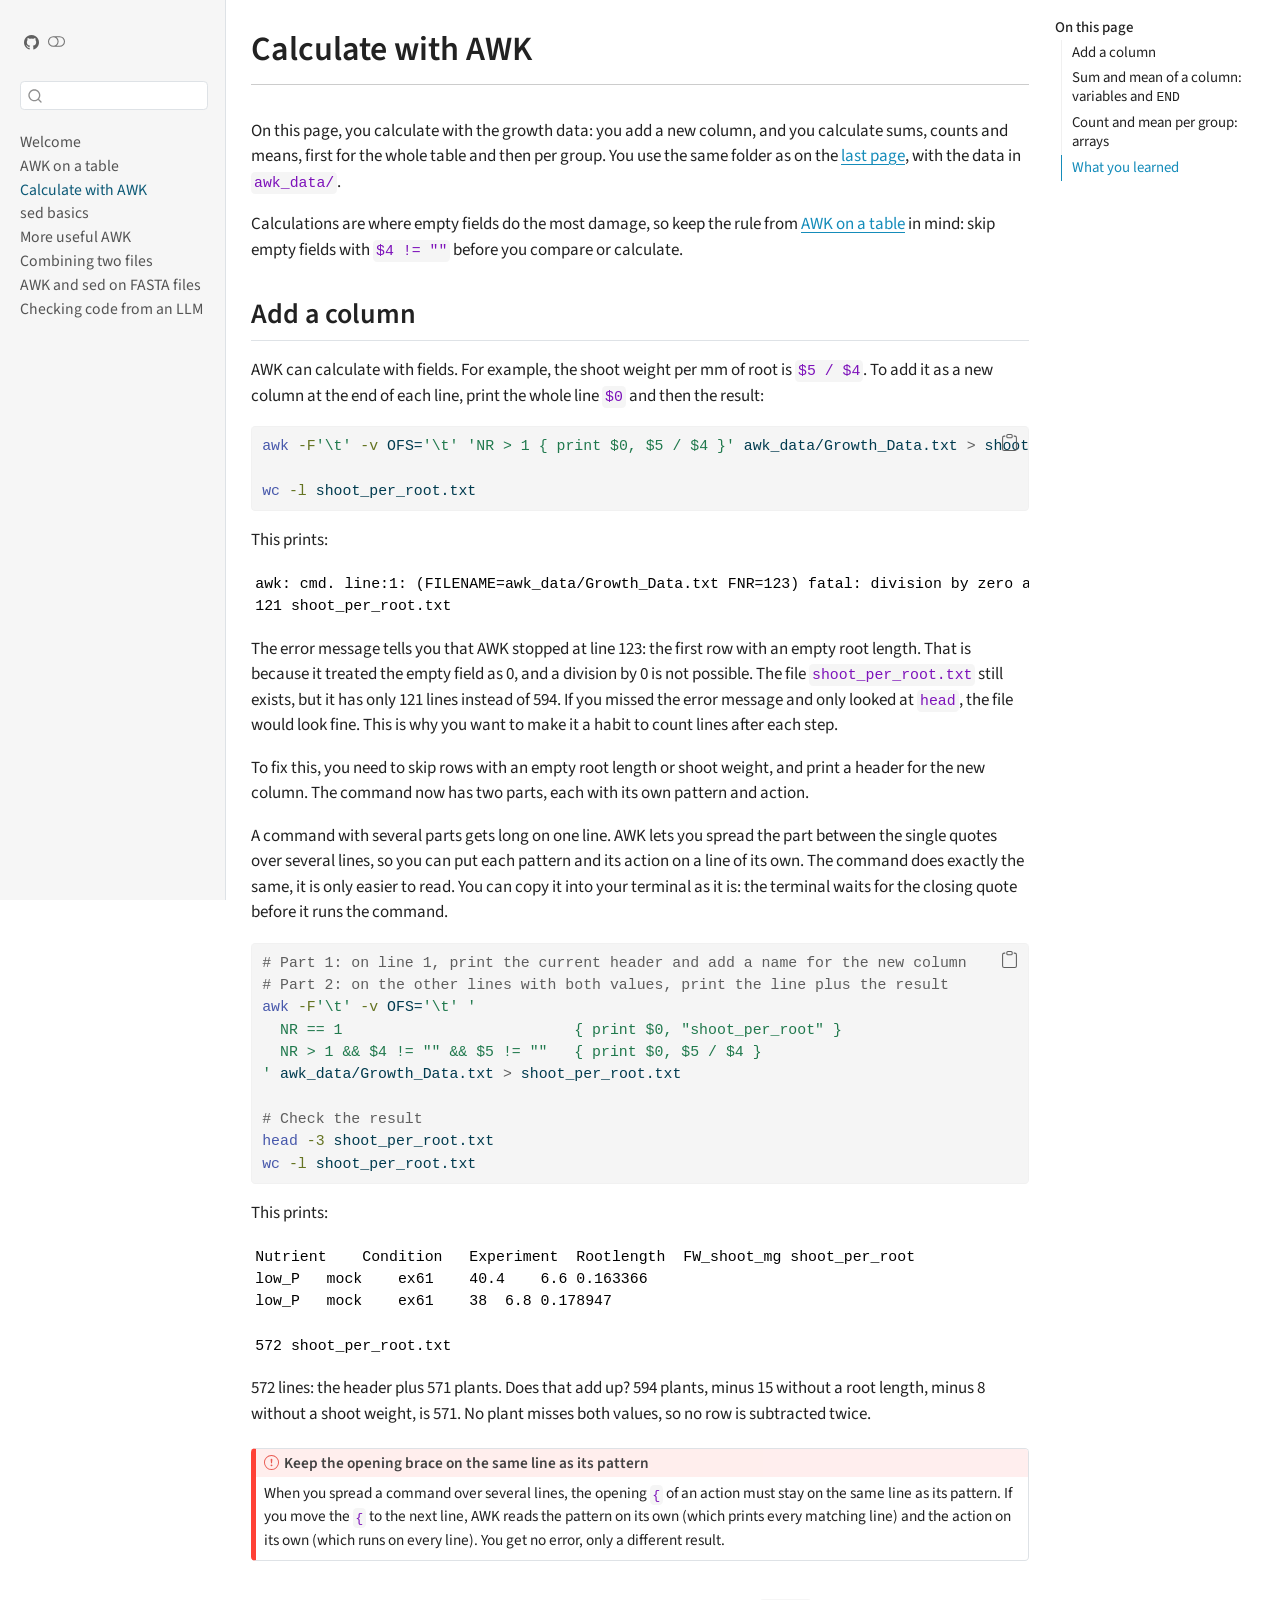
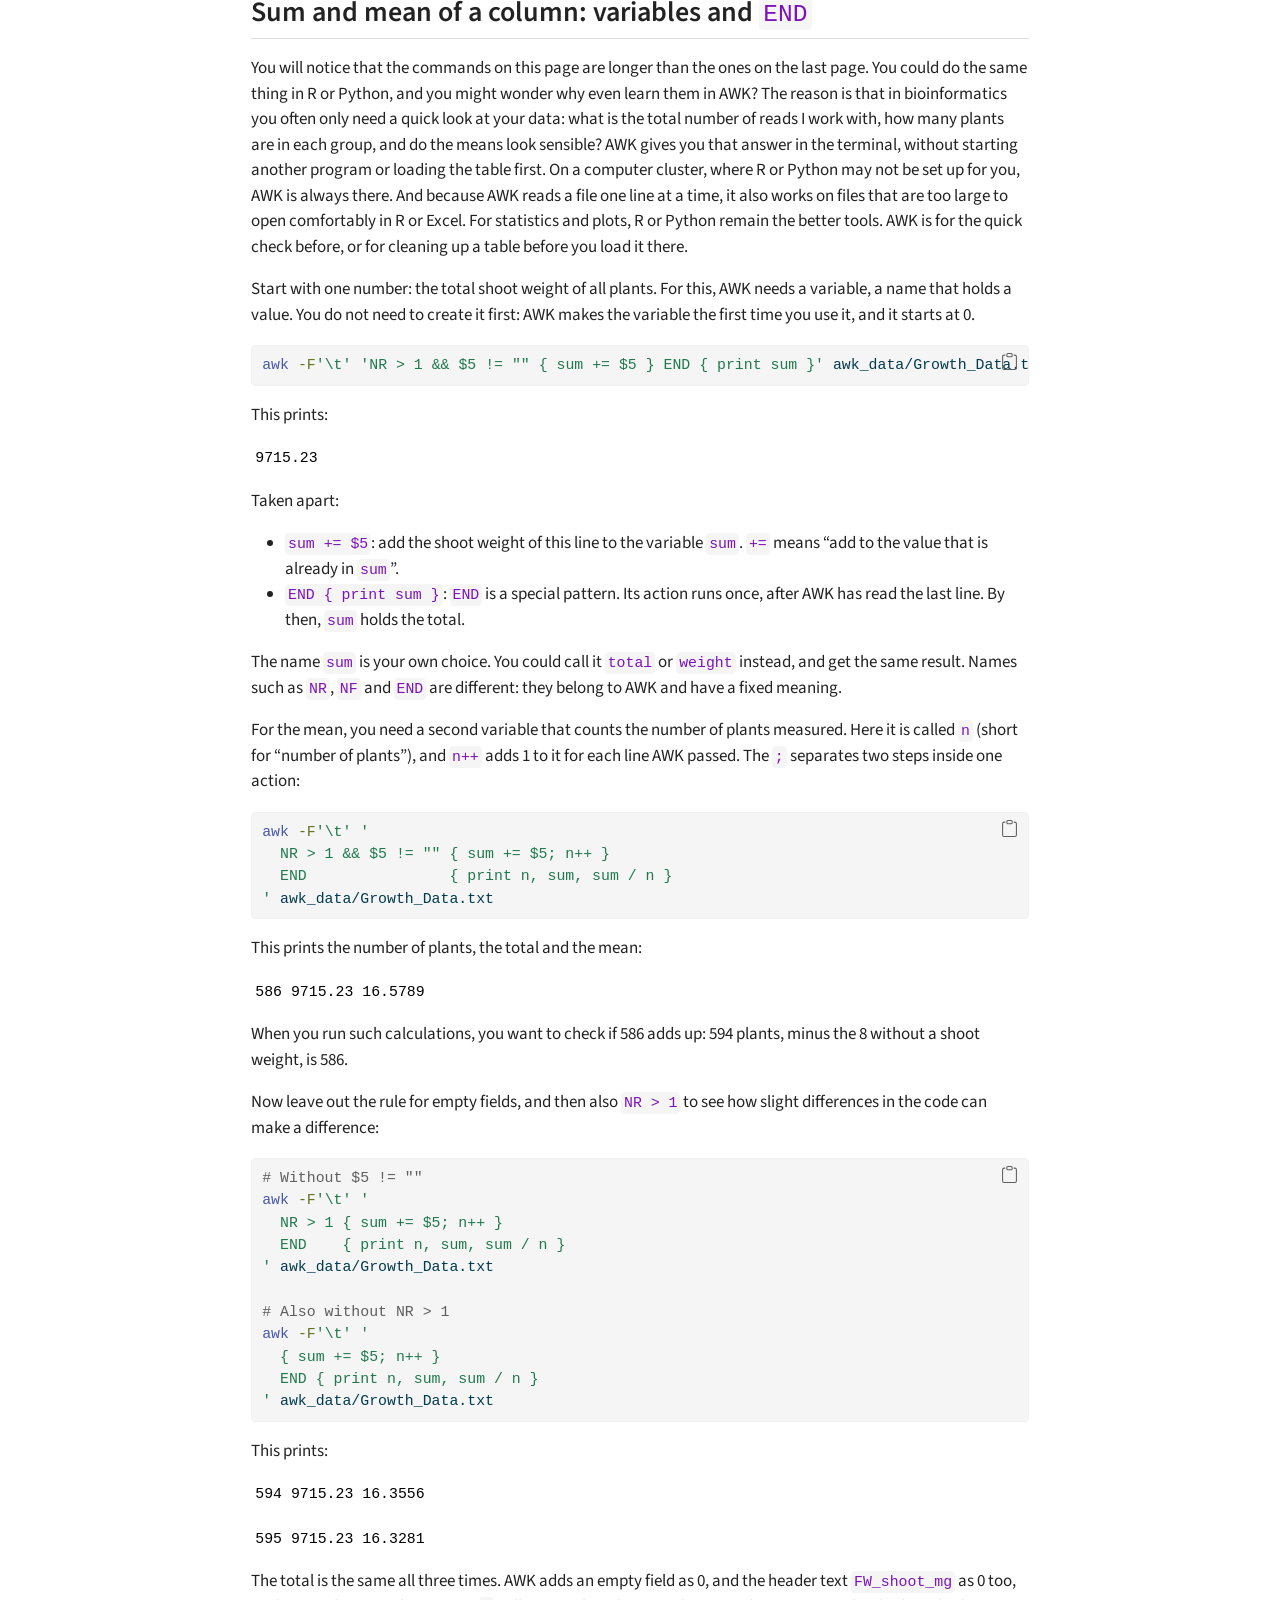
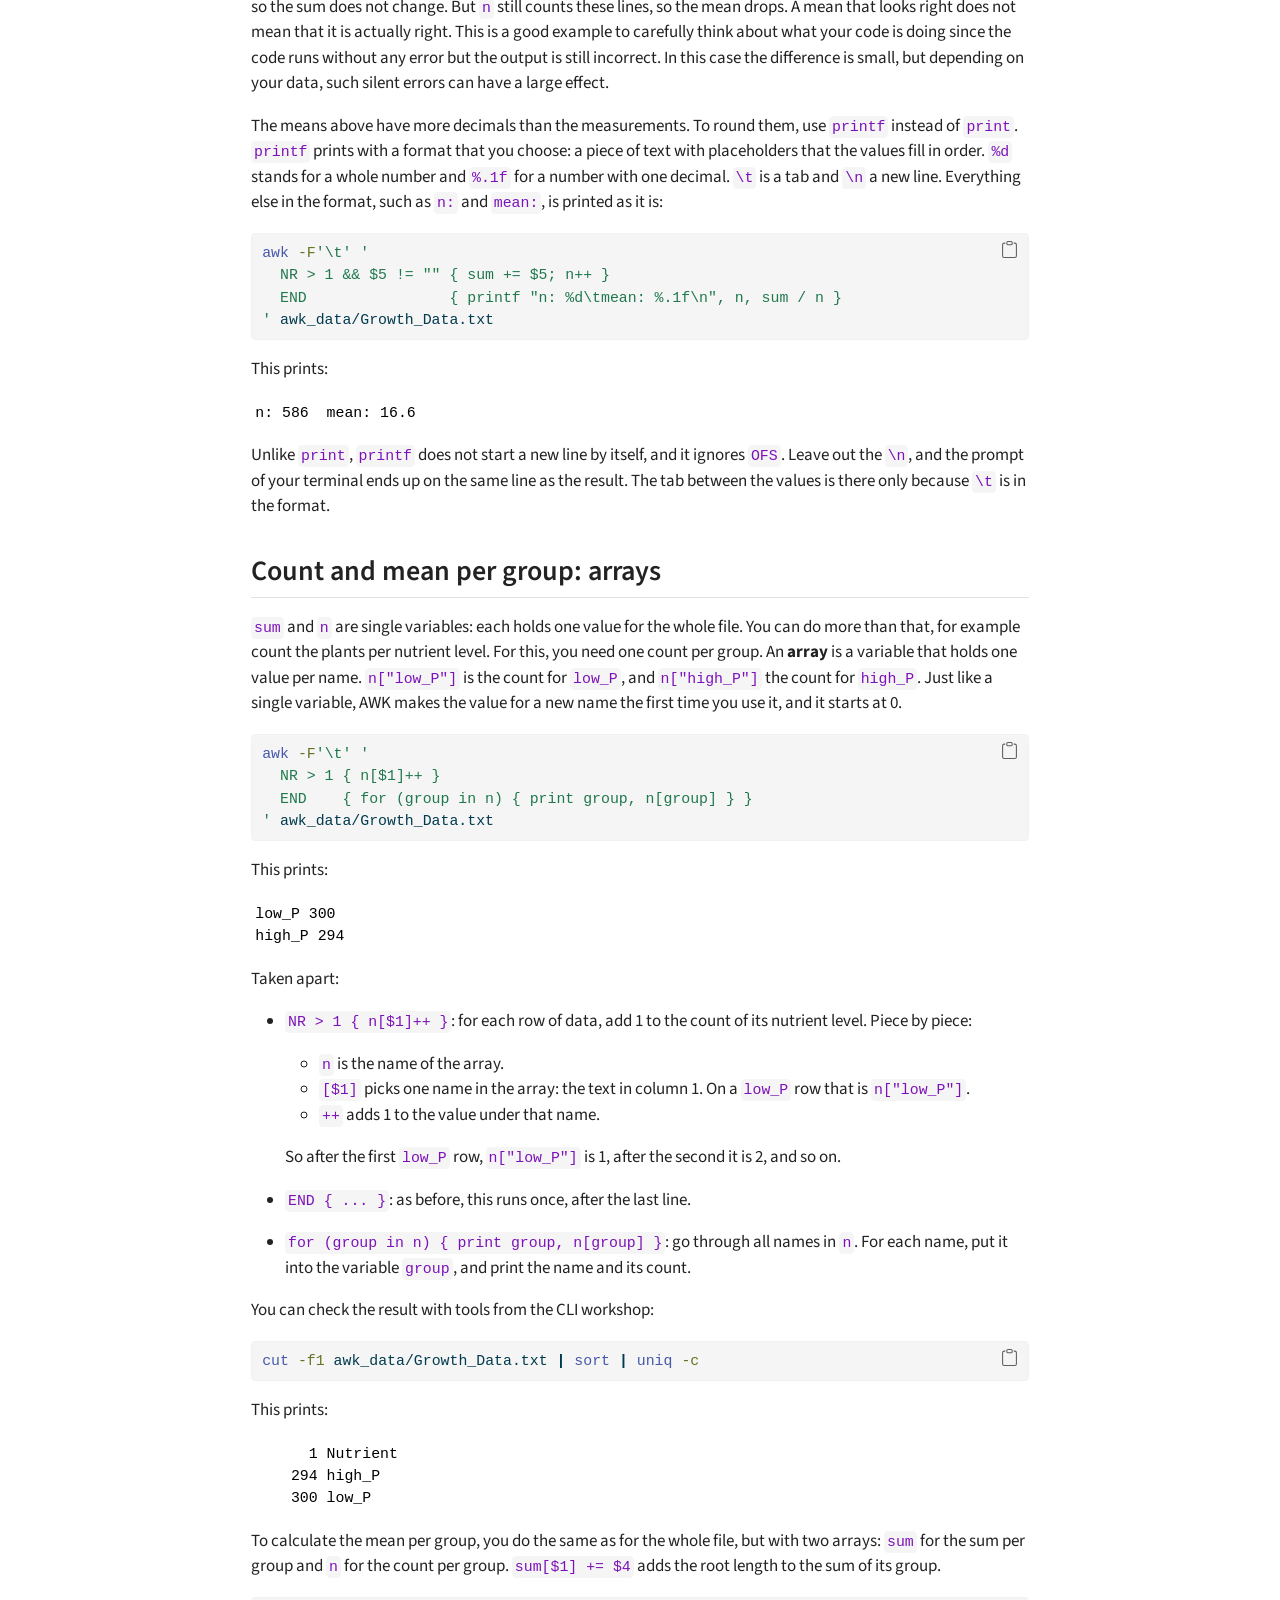
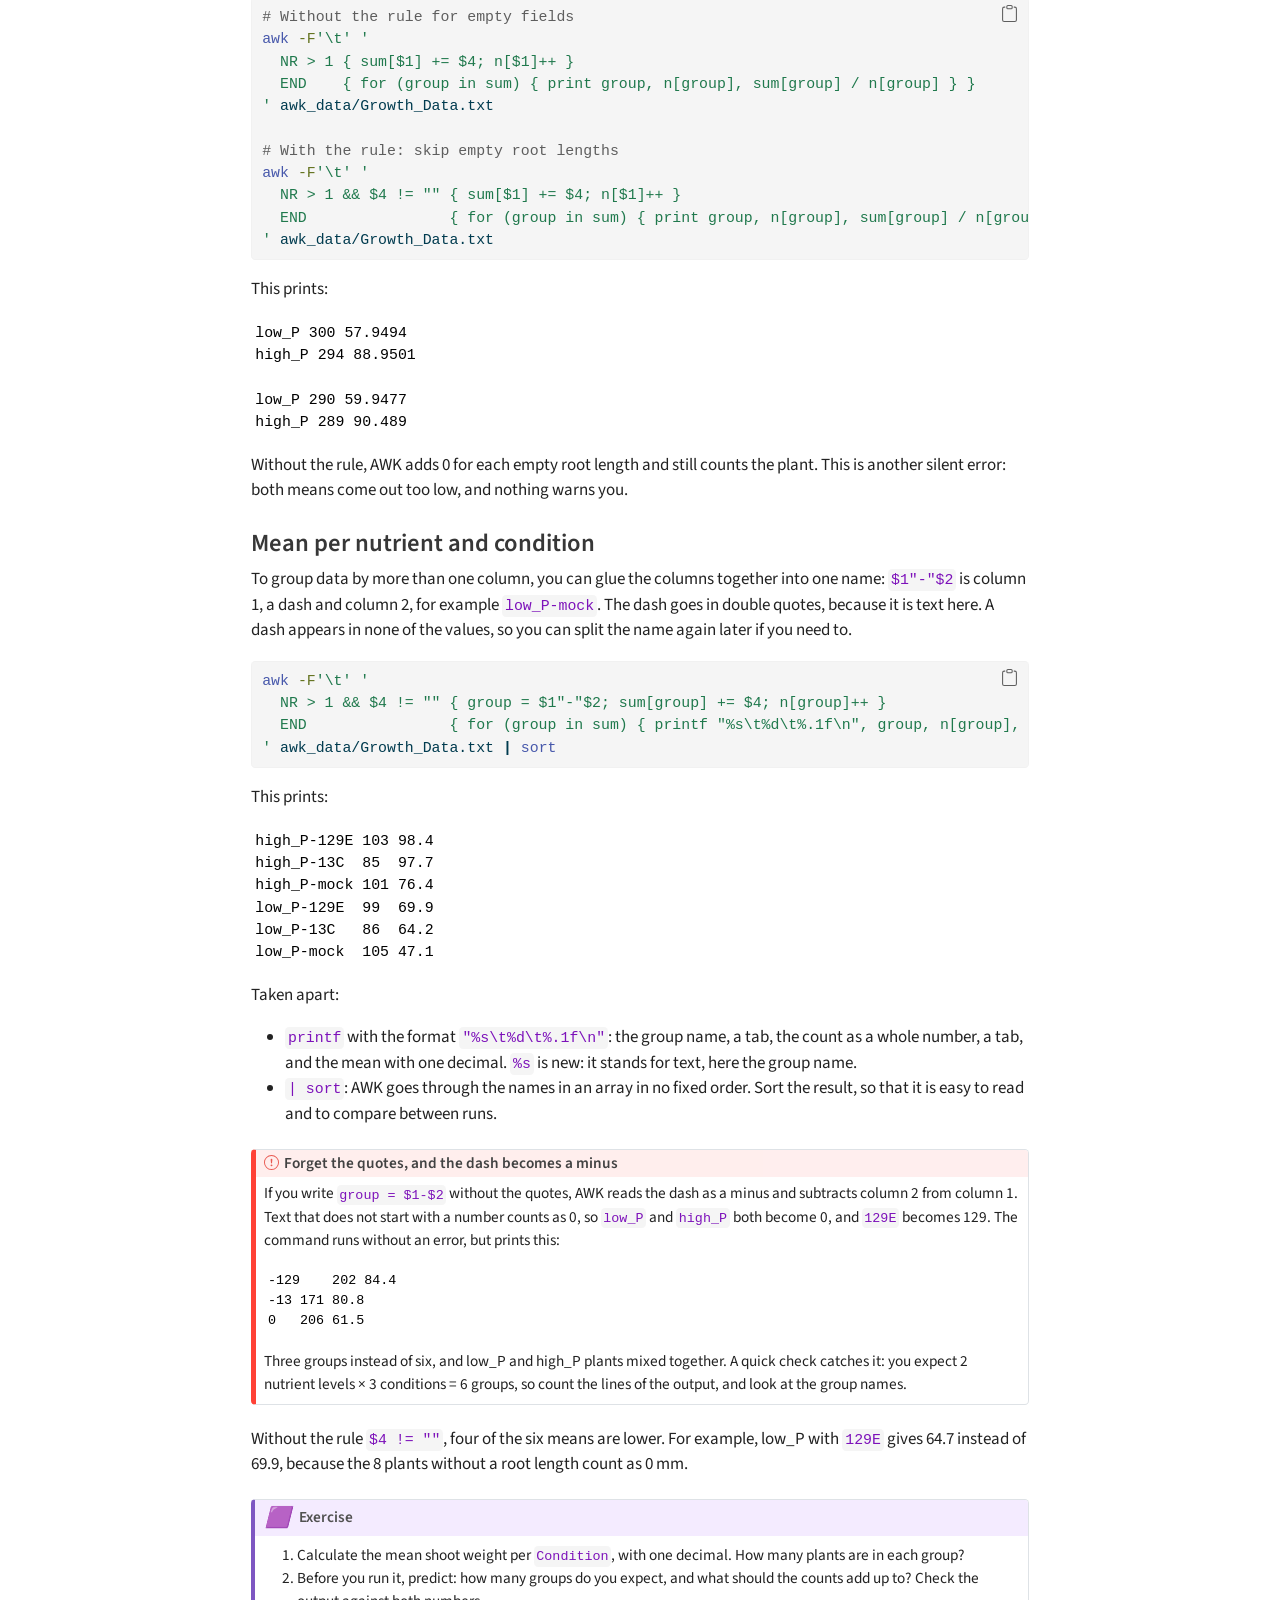
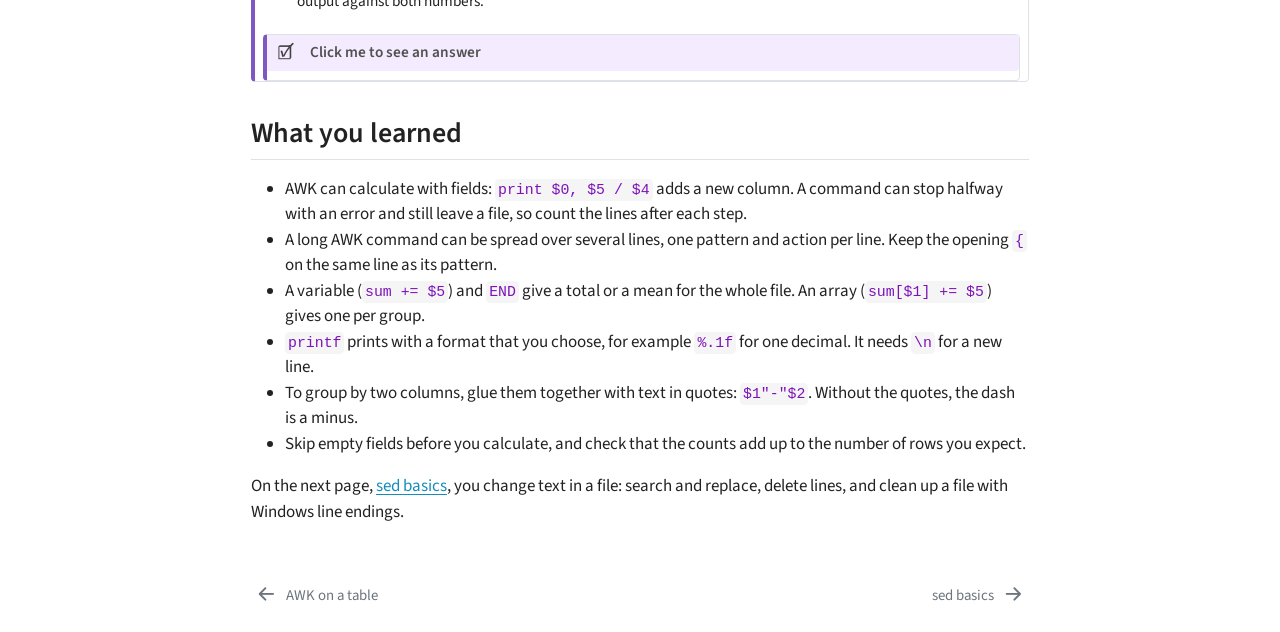
==== docs/source/awk_calc.html @ c73403bd "split awk_table to make the content more digestible and fix link to the now split pages" ====
<!DOCTYPE html>
<html xmlns="http://www.w3.org/1999/xhtml" lang="en" xml:lang="en"><head>

<meta charset="utf-8">
<meta name="generator" content="quarto-1.8.25">

<meta name="viewport" content="width=device-width, initial-scale=1.0, user-scalable=yes">


<title>Calculate with AWK – Working with tables using AWK and sed</title>
<style>
code{white-space: pre-wrap;}
span.smallcaps{font-variant: small-caps;}
div.columns{display: flex; gap: min(4vw, 1.5em);}
div.column{flex: auto; overflow-x: auto;}
div.hanging-indent{margin-left: 1.5em; text-indent: -1.5em;}
ul.task-list{list-style: none;}
ul.task-list li input[type="checkbox"] {
  width: 0.8em;
  margin: 0 0.8em 0.2em -1em; /* quarto-specific, see https://github.com/quarto-dev/quarto-cli/issues/4556 */ 
  vertical-align: middle;
}
/* CSS for syntax highlighting */
html { -webkit-text-size-adjust: 100%; }
pre > code.sourceCode { white-space: pre; position: relative; }
pre > code.sourceCode > span { display: inline-block; line-height: 1.25; }
pre > code.sourceCode > span:empty { height: 1.2em; }
.sourceCode { overflow: visible; }
code.sourceCode > span { color: inherit; text-decoration: inherit; }
div.sourceCode { margin: 1em 0; }
pre.sourceCode { margin: 0; }
@media screen {
div.sourceCode { overflow: auto; }
}
@media print {
pre > code.sourceCode { white-space: pre-wrap; }
pre > code.sourceCode > span { text-indent: -5em; padding-left: 5em; }
}
pre.numberSource code
  { counter-reset: source-line 0; }
pre.numberSource code > span
  { position: relative; left: -4em; counter-increment: source-line; }
pre.numberSource code > span > a:first-child::before
  { content: counter(source-line);
    position: relative; left: -1em; text-align: right; vertical-align: baseline;
    border: none; display: inline-block;
    -webkit-touch-callout: none; -webkit-user-select: none;
    -khtml-user-select: none; -moz-user-select: none;
    -ms-user-select: none; user-select: none;
    padding: 0 4px; width: 4em;
  }
pre.numberSource { margin-left: 3em;  padding-left: 4px; }
div.sourceCode
  {   }
@media screen {
pre > code.sourceCode > span > a:first-child::before { text-decoration: underline; }
}
</style>


<script src="../site_libs/quarto-nav/quarto-nav.js"></script>
<script src="../site_libs/quarto-nav/headroom.min.js"></script>
<script src="../site_libs/clipboard/clipboard.min.js"></script>
<script src="../site_libs/quarto-search/autocomplete.umd.js"></script>
<script src="../site_libs/quarto-search/fuse.min.js"></script>
<script src="../site_libs/quarto-search/quarto-search.js"></script>
<meta name="quarto:offset" content="../">
<link href="../source/sed_basics.html" rel="next">
<link href="../source/awk_table.html" rel="prev">
<script src="../site_libs/quarto-html/quarto.js" type="module"></script>
<script src="../site_libs/quarto-html/tabsets/tabsets.js" type="module"></script>
<script src="../site_libs/quarto-html/axe/axe-check.js" type="module"></script>
<script src="../site_libs/quarto-html/popper.min.js"></script>
<script src="../site_libs/quarto-html/tippy.umd.min.js"></script>
<script src="../site_libs/quarto-html/anchor.min.js"></script>
<link href="../site_libs/quarto-html/tippy.css" rel="stylesheet">
<link href="../site_libs/quarto-html/quarto-syntax-highlighting-7b89279ff1a6dce999919e0e67d4d9ec.css" rel="stylesheet" class="quarto-color-scheme" id="quarto-text-highlighting-styles">
<link href="../site_libs/quarto-html/quarto-syntax-highlighting-dark-707d8167ce6003fca903bfe2be84ab7f.css" rel="stylesheet" class="quarto-color-scheme quarto-color-alternate" id="quarto-text-highlighting-styles">
<link href="../site_libs/quarto-html/quarto-syntax-highlighting-7b89279ff1a6dce999919e0e67d4d9ec.css" rel="stylesheet" class="quarto-color-scheme-extra" id="quarto-text-highlighting-styles">
<script src="../site_libs/bootstrap/bootstrap.min.js"></script>
<link href="../site_libs/bootstrap/bootstrap-icons.css" rel="stylesheet">
<link href="../site_libs/bootstrap/bootstrap-07ba6b261650929f6c0e3bf61f8c80ad.min.css" rel="stylesheet" append-hash="true" class="quarto-color-scheme" id="quarto-bootstrap" data-mode="light">
<link href="../site_libs/bootstrap/bootstrap-dark-5290abd680639bf24a9d861acc7641a1.min.css" rel="stylesheet" append-hash="true" class="quarto-color-scheme quarto-color-alternate" id="quarto-bootstrap" data-mode="dark">
<link href="../site_libs/bootstrap/bootstrap-07ba6b261650929f6c0e3bf61f8c80ad.min.css" rel="stylesheet" append-hash="true" class="quarto-color-scheme-extra" id="quarto-bootstrap" data-mode="light">
<script id="quarto-search-options" type="application/json">{
  "location": "sidebar",
  "copy-button": false,
  "collapse-after": 3,
  "panel-placement": "start",
  "type": "textbox",
  "limit": 50,
  "keyboard-shortcut": [
    "f",
    "/",
    "s"
  ],
  "show-item-context": false,
  "language": {
    "search-no-results-text": "No results",
    "search-matching-documents-text": "matching documents",
    "search-copy-link-title": "Copy link to search",
    "search-hide-matches-text": "Hide additional matches",
    "search-more-match-text": "more match in this document",
    "search-more-matches-text": "more matches in this document",
    "search-clear-button-title": "Clear",
    "search-text-placeholder": "",
    "search-detached-cancel-button-title": "Cancel",
    "search-submit-button-title": "Submit",
    "search-label": "Search"
  }
}</script>


</head>

<body class="nav-sidebar docked quarto-light"><script id="quarto-html-before-body" type="application/javascript">
    const toggleBodyColorMode = (bsSheetEl) => {
      const mode = bsSheetEl.getAttribute("data-mode");
      const bodyEl = window.document.querySelector("body");
      if (mode === "dark") {
        bodyEl.classList.add("quarto-dark");
        bodyEl.classList.remove("quarto-light");
      } else {
        bodyEl.classList.add("quarto-light");
        bodyEl.classList.remove("quarto-dark");
      }
    }
    const toggleBodyColorPrimary = () => {
      const bsSheetEl = window.document.querySelector("link#quarto-bootstrap:not([rel=disabled-stylesheet])");
      if (bsSheetEl) {
        toggleBodyColorMode(bsSheetEl);
      }
    }
    const setColorSchemeToggle = (alternate) => {
      const toggles = window.document.querySelectorAll('.quarto-color-scheme-toggle');
      for (let i=0; i < toggles.length; i++) {
        const toggle = toggles[i];
        if (toggle) {
          if (alternate) {
            toggle.classList.add("alternate");
          } else {
            toggle.classList.remove("alternate");
          }
        }
      }
    };
    const toggleColorMode = (alternate) => {
      // Switch the stylesheets
      const primaryStylesheets = window.document.querySelectorAll('link.quarto-color-scheme:not(.quarto-color-alternate)');
      const alternateStylesheets = window.document.querySelectorAll('link.quarto-color-scheme.quarto-color-alternate');
      manageTransitions('#quarto-margin-sidebar .nav-link', false);
      if (alternate) {
        // note: dark is layered on light, we don't disable primary!
        enableStylesheet(alternateStylesheets);
        for (const sheetNode of alternateStylesheets) {
          if (sheetNode.id === "quarto-bootstrap") {
            toggleBodyColorMode(sheetNode);
          }
        }
      } else {
        disableStylesheet(alternateStylesheets);
        enableStylesheet(primaryStylesheets)
        toggleBodyColorPrimary();
      }
      manageTransitions('#quarto-margin-sidebar .nav-link', true);
      // Switch the toggles
      setColorSchemeToggle(alternate)
      // Hack to workaround the fact that safari doesn't
      // properly recolor the scrollbar when toggling (#1455)
      if (navigator.userAgent.indexOf('Safari') > 0 && navigator.userAgent.indexOf('Chrome') == -1) {
        manageTransitions("body", false);
        window.scrollTo(0, 1);
        setTimeout(() => {
          window.scrollTo(0, 0);
          manageTransitions("body", true);
        }, 40);
      }
    }
    const disableStylesheet = (stylesheets) => {
      for (let i=0; i < stylesheets.length; i++) {
        const stylesheet = stylesheets[i];
        stylesheet.rel = 'disabled-stylesheet';
      }
    }
    const enableStylesheet = (stylesheets) => {
      for (let i=0; i < stylesheets.length; i++) {
        const stylesheet = stylesheets[i];
        if(stylesheet.rel !== 'stylesheet') { // for Chrome, which will still FOUC without this check
          stylesheet.rel = 'stylesheet';
        }
      }
    }
    const manageTransitions = (selector, allowTransitions) => {
      const els = window.document.querySelectorAll(selector);
      for (let i=0; i < els.length; i++) {
        const el = els[i];
        if (allowTransitions) {
          el.classList.remove('notransition');
        } else {
          el.classList.add('notransition');
        }
      }
    }
    const isFileUrl = () => {
      return window.location.protocol === 'file:';
    }
    const hasAlternateSentinel = () => {
      let styleSentinel = getColorSchemeSentinel();
      if (styleSentinel !== null) {
        return styleSentinel === "alternate";
      } else {
        return false;
      }
    }
    const setStyleSentinel = (alternate) => {
      const value = alternate ? "alternate" : "default";
      if (!isFileUrl()) {
        window.localStorage.setItem("quarto-color-scheme", value);
      } else {
        localAlternateSentinel = value;
      }
    }
    const getColorSchemeSentinel = () => {
      if (!isFileUrl()) {
        const storageValue = window.localStorage.getItem("quarto-color-scheme");
        return storageValue != null ? storageValue : localAlternateSentinel;
      } else {
        return localAlternateSentinel;
      }
    }
    const toggleGiscusIfUsed = (isAlternate, darkModeDefault) => {
      const baseTheme = document.querySelector('#giscus-base-theme')?.value ?? 'light';
      const alternateTheme = document.querySelector('#giscus-alt-theme')?.value ?? 'dark';
      let newTheme = '';
      if(authorPrefersDark) {
        newTheme = isAlternate ? baseTheme : alternateTheme;
      } else {
        newTheme = isAlternate ? alternateTheme : baseTheme;
      }
      const changeGiscusTheme = () => {
        // From: https://github.com/giscus/giscus/issues/336
        const sendMessage = (message) => {
          const iframe = document.querySelector('iframe.giscus-frame');
          if (!iframe) return;
          iframe.contentWindow.postMessage({ giscus: message }, 'https://giscus.app');
        }
        sendMessage({
          setConfig: {
            theme: newTheme
          }
        });
      }
      const isGiscussLoaded = window.document.querySelector('iframe.giscus-frame') !== null;
      if (isGiscussLoaded) {
        changeGiscusTheme();
      }
    };
    const authorPrefersDark = false;
    const darkModeDefault = authorPrefersDark;
      document.querySelector('link#quarto-text-highlighting-styles.quarto-color-scheme-extra').rel = 'disabled-stylesheet';
      document.querySelector('link#quarto-bootstrap.quarto-color-scheme-extra').rel = 'disabled-stylesheet';
    let localAlternateSentinel = darkModeDefault ? 'alternate' : 'default';
    // Dark / light mode switch
    window.quartoToggleColorScheme = () => {
      // Read the current dark / light value
      let toAlternate = !hasAlternateSentinel();
      toggleColorMode(toAlternate);
      setStyleSentinel(toAlternate);
      toggleGiscusIfUsed(toAlternate, darkModeDefault);
      window.dispatchEvent(new Event('resize'));
    };
    // Switch to dark mode if need be
    if (hasAlternateSentinel()) {
      toggleColorMode(true);
    } else {
      toggleColorMode(false);
    }
  </script>

<div id="quarto-search-results"></div>
  <header id="quarto-header" class="headroom fixed-top">
  <nav class="quarto-secondary-nav">
    <div class="container-fluid d-flex">
      <button type="button" class="quarto-btn-toggle btn" data-bs-toggle="collapse" role="button" data-bs-target=".quarto-sidebar-collapse-item" aria-controls="quarto-sidebar" aria-expanded="false" aria-label="Toggle sidebar navigation" onclick="if (window.quartoToggleHeadroom) { window.quartoToggleHeadroom(); }">
        <i class="bi bi-layout-text-sidebar-reverse"></i>
      </button>
        <nav class="quarto-page-breadcrumbs" aria-label="breadcrumb"><ol class="breadcrumb"><li class="breadcrumb-item"><a href="../source/awk_calc.html">Calculate with AWK</a></li></ol></nav>
        <a class="flex-grow-1" role="navigation" data-bs-toggle="collapse" data-bs-target=".quarto-sidebar-collapse-item" aria-controls="quarto-sidebar" aria-expanded="false" aria-label="Toggle sidebar navigation" onclick="if (window.quartoToggleHeadroom) { window.quartoToggleHeadroom(); }">      
        </a>
      <button type="button" class="btn quarto-search-button" aria-label="Search" onclick="window.quartoOpenSearch();">
        <i class="bi bi-search"></i>
      </button>
    </div>
  </nav>
</header>
<!-- content -->
<div id="quarto-content" class="quarto-container page-columns page-rows-contents page-layout-article">
<!-- sidebar -->
  <nav id="quarto-sidebar" class="sidebar collapse collapse-horizontal quarto-sidebar-collapse-item sidebar-navigation docked overflow-auto">
    <div class="pt-lg-2 mt-2 text-left sidebar-header">
      <a href="../index.html" class="sidebar-logo-link">
      </a>
      <div class="sidebar-tools-main">
    <a href="https://github.com/ndombrowski/AWK_tutorial" title="" class="quarto-navigation-tool px-1" aria-label=""><i class="bi bi-github"></i></a>
  <a href="" class="quarto-color-scheme-toggle quarto-navigation-tool  px-1" onclick="window.quartoToggleColorScheme(); return false;" title="Toggle dark mode"><i class="bi"></i></a>
</div>
      </div>
        <div class="mt-2 flex-shrink-0 align-items-center">
        <div class="sidebar-search">
        <div id="quarto-search" class="" title="Search"></div>
        </div>
        </div>
    <div class="sidebar-menu-container"> 
    <ul class="list-unstyled mt-1">
        <li class="sidebar-item">
  <div class="sidebar-item-container"> 
  <a href="../index.html" class="sidebar-item-text sidebar-link">
 <span class="menu-text">Welcome</span></a>
  </div>
</li>
        <li class="sidebar-item">
  <div class="sidebar-item-container"> 
  <a href="../source/awk_table.html" class="sidebar-item-text sidebar-link">
 <span class="menu-text">AWK on a table</span></a>
  </div>
</li>
        <li class="sidebar-item">
  <div class="sidebar-item-container"> 
  <a href="../source/awk_calc.html" class="sidebar-item-text sidebar-link active">
 <span class="menu-text">Calculate with AWK</span></a>
  </div>
</li>
        <li class="sidebar-item">
  <div class="sidebar-item-container"> 
  <a href="../source/sed_basics.html" class="sidebar-item-text sidebar-link">
 <span class="menu-text">sed basics</span></a>
  </div>
</li>
        <li class="sidebar-item">
  <div class="sidebar-item-container"> 
  <a href="../source/awk_more.html" class="sidebar-item-text sidebar-link">
 <span class="menu-text">More useful AWK</span></a>
  </div>
</li>
        <li class="sidebar-item">
  <div class="sidebar-item-container"> 
  <a href="../source/awk_join.html" class="sidebar-item-text sidebar-link">
 <span class="menu-text">Combining two files</span></a>
  </div>
</li>
        <li class="sidebar-item">
  <div class="sidebar-item-container"> 
  <a href="../source/awk_fasta.html" class="sidebar-item-text sidebar-link">
 <span class="menu-text">AWK and sed on FASTA files</span></a>
  </div>
</li>
        <li class="sidebar-item">
  <div class="sidebar-item-container"> 
  <a href="../source/check_llm_code.html" class="sidebar-item-text sidebar-link">
 <span class="menu-text">Checking code from an LLM</span></a>
  </div>
</li>
    </ul>
    </div>
</nav>
<div id="quarto-sidebar-glass" class="quarto-sidebar-collapse-item" data-bs-toggle="collapse" data-bs-target=".quarto-sidebar-collapse-item"></div>
<!-- margin-sidebar -->
    <div id="quarto-margin-sidebar" class="sidebar margin-sidebar">
        <nav id="TOC" role="doc-toc" class="toc-active">
    <h2 id="toc-title">On this page</h2>
   
  <ul>
  <li><a href="#add-a-column" id="toc-add-a-column" class="nav-link active" data-scroll-target="#add-a-column">Add a column</a></li>
  <li><a href="#sum-and-mean-of-a-column-variables-and-end" id="toc-sum-and-mean-of-a-column-variables-and-end" class="nav-link" data-scroll-target="#sum-and-mean-of-a-column-variables-and-end">Sum and mean of a column: variables and <code>END</code></a></li>
  <li><a href="#count-and-mean-per-group-arrays" id="toc-count-and-mean-per-group-arrays" class="nav-link" data-scroll-target="#count-and-mean-per-group-arrays">Count and mean per group: arrays</a>
  <ul class="collapse">
  <li><a href="#mean-per-nutrient-and-condition" id="toc-mean-per-nutrient-and-condition" class="nav-link" data-scroll-target="#mean-per-nutrient-and-condition">Mean per nutrient and condition</a></li>
  </ul></li>
  <li><a href="#what-you-learned" id="toc-what-you-learned" class="nav-link" data-scroll-target="#what-you-learned">What you learned</a></li>
  </ul>
</nav>
    </div>
<!-- main -->
<main class="content" id="quarto-document-content">


<header id="title-block-header" class="quarto-title-block default">
<div class="quarto-title">
<h1 class="title">Calculate with AWK</h1>
</div>



<div class="quarto-title-meta">

    
  
    
  </div>
  


</header>


<p>On this page, you calculate with the growth data: you add a new column, and you calculate sums, counts and means, first for the whole table and then per group. You use the same folder as on the <a href="../source/awk_table.html">last page</a>, with the data in <code>awk_data/</code>.</p>
<p>Calculations are where empty fields do the most damage, so keep the rule from <a href="../source/awk_table.html#working-with-missing-values-empty-fields">AWK on a table</a> in mind: skip empty fields with <code>$4 != ""</code> before you compare or calculate.</p>
<section id="add-a-column" class="level2">
<h2 class="anchored" data-anchor-id="add-a-column">Add a column</h2>
<p>AWK can calculate with fields. For example, the shoot weight per mm of root is <code>$5 / $4</code>. To add it as a new column at the end of each line, print the whole line <code>$0</code> and then the result:</p>
<div class="cell">
<div class="code-copy-outer-scaffold"><div class="sourceCode cell-code" id="cb1"><pre class="sourceCode bash code-with-copy"><code class="sourceCode bash"><span id="cb1-1"><a href="#cb1-1" aria-hidden="true" tabindex="-1"></a><span class="fu">awk</span> <span class="at">-F</span><span class="st">'\t'</span> <span class="at">-v</span> OFS=<span class="st">'\t'</span> <span class="st">'NR &gt; 1 { print $0, $5 / $4 }'</span> awk_data/Growth_Data.txt <span class="op">&gt;</span> shoot_per_root.txt</span>
<span id="cb1-2"><a href="#cb1-2" aria-hidden="true" tabindex="-1"></a></span>
<span id="cb1-3"><a href="#cb1-3" aria-hidden="true" tabindex="-1"></a><span class="fu">wc</span> <span class="at">-l</span> shoot_per_root.txt</span></code></pre></div><button title="Copy to Clipboard" class="code-copy-button"><i class="bi"></i></button></div>
</div>
<p>This prints:</p>
<pre><code>awk: cmd. line:1: (FILENAME=awk_data/Growth_Data.txt FNR=123) fatal: division by zero attempted
121 shoot_per_root.txt</code></pre>
<p>The error message tells you that AWK stopped at line 123: the first row with an empty root length. That is because it treated the empty field as 0, and a division by 0 is not possible. The file <code>shoot_per_root.txt</code> still exists, but it has only 121 lines instead of 594. If you missed the error message and only looked at <code>head</code>, the file would look fine. This is why you want to make it a habit to count lines after each step.</p>
<p>To fix this, you need to skip rows with an empty root length or shoot weight, and print a header for the new column. The command now has two parts, each with its own pattern and action.</p>
<p>A command with several parts gets long on one line. AWK lets you spread the part between the single quotes over several lines, so you can put each pattern and its action on a line of its own. The command does exactly the same, it is only easier to read. You can copy it into your terminal as it is: the terminal waits for the closing quote before it runs the command.</p>
<div class="cell">
<div class="code-copy-outer-scaffold"><div class="sourceCode cell-code" id="cb3"><pre class="sourceCode bash code-with-copy"><code class="sourceCode bash"><span id="cb3-1"><a href="#cb3-1" aria-hidden="true" tabindex="-1"></a><span class="co"># Part 1: on line 1, print the current header and add a name for the new column</span></span>
<span id="cb3-2"><a href="#cb3-2" aria-hidden="true" tabindex="-1"></a><span class="co"># Part 2: on the other lines with both values, print the line plus the result</span></span>
<span id="cb3-3"><a href="#cb3-3" aria-hidden="true" tabindex="-1"></a><span class="fu">awk</span> <span class="at">-F</span><span class="st">'\t'</span> <span class="at">-v</span> OFS=<span class="st">'\t'</span> <span class="st">'</span></span>
<span id="cb3-4"><a href="#cb3-4" aria-hidden="true" tabindex="-1"></a><span class="st">  NR == 1                          { print $0, "shoot_per_root" }</span></span>
<span id="cb3-5"><a href="#cb3-5" aria-hidden="true" tabindex="-1"></a><span class="st">  NR &gt; 1 &amp;&amp; $4 != "" &amp;&amp; $5 != ""   { print $0, $5 / $4 }</span></span>
<span id="cb3-6"><a href="#cb3-6" aria-hidden="true" tabindex="-1"></a><span class="st">'</span> awk_data/Growth_Data.txt <span class="op">&gt;</span> shoot_per_root.txt</span>
<span id="cb3-7"><a href="#cb3-7" aria-hidden="true" tabindex="-1"></a></span>
<span id="cb3-8"><a href="#cb3-8" aria-hidden="true" tabindex="-1"></a><span class="co"># Check the result</span></span>
<span id="cb3-9"><a href="#cb3-9" aria-hidden="true" tabindex="-1"></a><span class="fu">head</span> <span class="at">-3</span> shoot_per_root.txt</span>
<span id="cb3-10"><a href="#cb3-10" aria-hidden="true" tabindex="-1"></a><span class="fu">wc</span> <span class="at">-l</span> shoot_per_root.txt</span></code></pre></div><button title="Copy to Clipboard" class="code-copy-button"><i class="bi"></i></button></div>
</div>
<p>This prints:</p>
<pre><code>Nutrient    Condition   Experiment  Rootlength  FW_shoot_mg shoot_per_root
low_P   mock    ex61    40.4    6.6 0.163366
low_P   mock    ex61    38  6.8 0.178947

572 shoot_per_root.txt</code></pre>
<p>572 lines: the header plus 571 plants. Does that add up? 594 plants, minus 15 without a root length, minus 8 without a shoot weight, is 571. No plant misses both values, so no row is subtracted twice.</p>
<div class="callout callout-style-default callout-important callout-titled" title="Keep the opening brace on the same line as its pattern">
<div class="callout-header d-flex align-content-center">
<div class="callout-icon-container">
<i class="callout-icon"></i>
</div>
<div class="callout-title-container flex-fill">
<span class="screen-reader-only">Important</span>Keep the opening brace on the same line as its pattern
</div>
</div>
<div class="callout-body-container callout-body">
<p>When you spread a command over several lines, the opening <code>{</code> of an action must stay on the same line as its pattern. If you move the <code>{</code> to the next line, AWK reads the pattern on its own (which prints every matching line) and the action on its own (which runs on every line). You get no error, only a different result.</p>
</div>
</div>
</section>
<section id="sum-and-mean-of-a-column-variables-and-end" class="level2">
<h2 class="anchored" data-anchor-id="sum-and-mean-of-a-column-variables-and-end">Sum and mean of a column: variables and <code>END</code></h2>
<p>You will notice that the commands on this page are longer than the ones on the last page. You could do the same thing in R or Python, and you might wonder why even learn them in AWK? The reason is that in bioinformatics you often only need a quick look at your data: what is the total number of reads I work with, how many plants are in each group, and do the means look sensible? AWK gives you that answer in the terminal, without starting another program or loading the table first. On a computer cluster, where R or Python may not be set up for you, AWK is always there. And because AWK reads a file one line at a time, it also works on files that are too large to open comfortably in R or Excel. For statistics and plots, R or Python remain the better tools. AWK is for the quick check before, or for cleaning up a table before you load it there.</p>
<p>Start with one number: the total shoot weight of all plants. For this, AWK needs a variable, a name that holds a value. You do not need to create it first: AWK makes the variable the first time you use it, and it starts at 0.</p>
<div class="cell">
<div class="code-copy-outer-scaffold"><div class="sourceCode cell-code" id="cb5"><pre class="sourceCode bash code-with-copy"><code class="sourceCode bash"><span id="cb5-1"><a href="#cb5-1" aria-hidden="true" tabindex="-1"></a><span class="fu">awk</span> <span class="at">-F</span><span class="st">'\t'</span> <span class="st">'NR &gt; 1 &amp;&amp; $5 != "" { sum += $5 } END { print sum }'</span> awk_data/Growth_Data.txt</span></code></pre></div><button title="Copy to Clipboard" class="code-copy-button"><i class="bi"></i></button></div>
</div>
<p>This prints:</p>
<pre><code>9715.23</code></pre>
<p>Taken apart:</p>
<ul>
<li><code>sum += $5</code>: add the shoot weight of this line to the variable <code>sum</code>. <code>+=</code> means “add to the value that is already in <code>sum</code>”.</li>
<li><code>END { print sum }</code>: <code>END</code> is a special pattern. Its action runs once, after AWK has read the last line. By then, <code>sum</code> holds the total.</li>
</ul>
<p>The name <code>sum</code> is your own choice. You could call it <code>total</code> or <code>weight</code> instead, and get the same result. Names such as <code>NR</code>, <code>NF</code> and <code>END</code> are different: they belong to AWK and have a fixed meaning.</p>
<p>For the mean, you need a second variable that counts the number of plants measured. Here it is called <code>n</code> (short for “number of plants”), and <code>n++</code> adds 1 to it for each line AWK passed. The <code>;</code> separates two steps inside one action:</p>
<div class="cell">
<div class="code-copy-outer-scaffold"><div class="sourceCode cell-code" id="cb7"><pre class="sourceCode bash code-with-copy"><code class="sourceCode bash"><span id="cb7-1"><a href="#cb7-1" aria-hidden="true" tabindex="-1"></a><span class="fu">awk</span> <span class="at">-F</span><span class="st">'\t'</span> <span class="st">'</span></span>
<span id="cb7-2"><a href="#cb7-2" aria-hidden="true" tabindex="-1"></a><span class="st">  NR &gt; 1 &amp;&amp; $5 != "" { sum += $5; n++ }</span></span>
<span id="cb7-3"><a href="#cb7-3" aria-hidden="true" tabindex="-1"></a><span class="st">  END                { print n, sum, sum / n }</span></span>
<span id="cb7-4"><a href="#cb7-4" aria-hidden="true" tabindex="-1"></a><span class="st">'</span> awk_data/Growth_Data.txt</span></code></pre></div><button title="Copy to Clipboard" class="code-copy-button"><i class="bi"></i></button></div>
</div>
<p>This prints the number of plants, the total and the mean:</p>
<pre><code>586 9715.23 16.5789</code></pre>
<p>When you run such calculations, you want to check if 586 adds up: 594 plants, minus the 8 without a shoot weight, is 586.</p>
<p>Now leave out the rule for empty fields, and then also <code>NR &gt; 1</code> to see how slight differences in the code can make a difference:</p>
<div class="cell">
<div class="code-copy-outer-scaffold"><div class="sourceCode cell-code" id="cb9"><pre class="sourceCode bash code-with-copy"><code class="sourceCode bash"><span id="cb9-1"><a href="#cb9-1" aria-hidden="true" tabindex="-1"></a><span class="co"># Without $5 != ""</span></span>
<span id="cb9-2"><a href="#cb9-2" aria-hidden="true" tabindex="-1"></a><span class="fu">awk</span> <span class="at">-F</span><span class="st">'\t'</span> <span class="st">'</span></span>
<span id="cb9-3"><a href="#cb9-3" aria-hidden="true" tabindex="-1"></a><span class="st">  NR &gt; 1 { sum += $5; n++ }</span></span>
<span id="cb9-4"><a href="#cb9-4" aria-hidden="true" tabindex="-1"></a><span class="st">  END    { print n, sum, sum / n }</span></span>
<span id="cb9-5"><a href="#cb9-5" aria-hidden="true" tabindex="-1"></a><span class="st">'</span> awk_data/Growth_Data.txt</span>
<span id="cb9-6"><a href="#cb9-6" aria-hidden="true" tabindex="-1"></a></span>
<span id="cb9-7"><a href="#cb9-7" aria-hidden="true" tabindex="-1"></a><span class="co"># Also without NR &gt; 1</span></span>
<span id="cb9-8"><a href="#cb9-8" aria-hidden="true" tabindex="-1"></a><span class="fu">awk</span> <span class="at">-F</span><span class="st">'\t'</span> <span class="st">'</span></span>
<span id="cb9-9"><a href="#cb9-9" aria-hidden="true" tabindex="-1"></a><span class="st">  { sum += $5; n++ }</span></span>
<span id="cb9-10"><a href="#cb9-10" aria-hidden="true" tabindex="-1"></a><span class="st">  END { print n, sum, sum / n }</span></span>
<span id="cb9-11"><a href="#cb9-11" aria-hidden="true" tabindex="-1"></a><span class="st">'</span> awk_data/Growth_Data.txt</span></code></pre></div><button title="Copy to Clipboard" class="code-copy-button"><i class="bi"></i></button></div>
</div>
<p>This prints:</p>
<pre><code>594 9715.23 16.3556

595 9715.23 16.3281</code></pre>
<p>The total is the same all three times. AWK adds an empty field as 0, and the header text <code>FW_shoot_mg</code> as 0 too, so the sum does not change. But <code>n</code> still counts these lines, so the mean drops. A mean that looks right does not mean that it is actually right. This is a good example to carefully think about what your code is doing since the code runs without any error but the output is still incorrect. In this case the difference is small, but depending on your data, such silent errors can have a large effect.</p>
<p>The means above have more decimals than the measurements. To round them, use <code>printf</code> instead of <code>print</code>. <code>printf</code> prints with a format that you choose: a piece of text with placeholders that the values fill in order. <code>%d</code> stands for a whole number and <code>%.1f</code> for a number with one decimal. <code>\t</code> is a tab and <code>\n</code> a new line. Everything else in the format, such as <code>n:</code> and <code>mean:</code>, is printed as it is:</p>
<div class="cell">
<div class="code-copy-outer-scaffold"><div class="sourceCode cell-code" id="cb11"><pre class="sourceCode bash code-with-copy"><code class="sourceCode bash"><span id="cb11-1"><a href="#cb11-1" aria-hidden="true" tabindex="-1"></a><span class="fu">awk</span> <span class="at">-F</span><span class="st">'\t'</span> <span class="st">'</span></span>
<span id="cb11-2"><a href="#cb11-2" aria-hidden="true" tabindex="-1"></a><span class="st">  NR &gt; 1 &amp;&amp; $5 != "" { sum += $5; n++ }</span></span>
<span id="cb11-3"><a href="#cb11-3" aria-hidden="true" tabindex="-1"></a><span class="st">  END                { printf "n: %d\tmean: %.1f\n", n, sum / n }</span></span>
<span id="cb11-4"><a href="#cb11-4" aria-hidden="true" tabindex="-1"></a><span class="st">'</span> awk_data/Growth_Data.txt</span></code></pre></div><button title="Copy to Clipboard" class="code-copy-button"><i class="bi"></i></button></div>
</div>
<p>This prints:</p>
<pre><code>n: 586  mean: 16.6</code></pre>
<p>Unlike <code>print</code>, <code>printf</code> does not start a new line by itself, and it ignores <code>OFS</code>. Leave out the <code>\n</code>, and the prompt of your terminal ends up on the same line as the result. The tab between the values is there only because <code>\t</code> is in the format.</p>
</section>
<section id="count-and-mean-per-group-arrays" class="level2">
<h2 class="anchored" data-anchor-id="count-and-mean-per-group-arrays">Count and mean per group: arrays</h2>
<p><code>sum</code> and <code>n</code> are single variables: each holds one value for the whole file. You can do more than that, for example count the plants per nutrient level. For this, you need one count per group. An <strong>array</strong> is a variable that holds one value per name. <code>n["low_P"]</code> is the count for <code>low_P</code>, and <code>n["high_P"]</code> the count for <code>high_P</code>. Just like a single variable, AWK makes the value for a new name the first time you use it, and it starts at 0.</p>
<div class="cell">
<div class="code-copy-outer-scaffold"><div class="sourceCode cell-code" id="cb13"><pre class="sourceCode bash code-with-copy"><code class="sourceCode bash"><span id="cb13-1"><a href="#cb13-1" aria-hidden="true" tabindex="-1"></a><span class="fu">awk</span> <span class="at">-F</span><span class="st">'\t'</span> <span class="st">'</span></span>
<span id="cb13-2"><a href="#cb13-2" aria-hidden="true" tabindex="-1"></a><span class="st">  NR &gt; 1 { n[$1]++ }</span></span>
<span id="cb13-3"><a href="#cb13-3" aria-hidden="true" tabindex="-1"></a><span class="st">  END    { for (group in n) { print group, n[group] } }</span></span>
<span id="cb13-4"><a href="#cb13-4" aria-hidden="true" tabindex="-1"></a><span class="st">'</span> awk_data/Growth_Data.txt</span></code></pre></div><button title="Copy to Clipboard" class="code-copy-button"><i class="bi"></i></button></div>
</div>
<p>This prints:</p>
<pre><code>low_P 300
high_P 294</code></pre>
<p>Taken apart:</p>
<ul>
<li><p><code>NR &gt; 1 { n[$1]++ }</code>: for each row of data, add 1 to the count of its nutrient level. Piece by piece:</p>
<ul>
<li><code>n</code> is the name of the array.</li>
<li><code>[$1]</code> picks one name in the array: the text in column 1. On a <code>low_P</code> row that is <code>n["low_P"]</code>.</li>
<li><code>++</code> adds 1 to the value under that name.</li>
</ul>
<p>So after the first <code>low_P</code> row, <code>n["low_P"]</code> is 1, after the second it is 2, and so on.</p></li>
<li><p><code>END { ... }</code>: as before, this runs once, after the last line.</p></li>
<li><p><code>for (group in n) { print group, n[group] }</code>: go through all names in <code>n</code>. For each name, put it into the variable <code>group</code>, and print the name and its count.</p></li>
</ul>
<p>You can check the result with tools from the CLI workshop:</p>
<div class="cell">
<div class="code-copy-outer-scaffold"><div class="sourceCode cell-code" id="cb15"><pre class="sourceCode bash code-with-copy"><code class="sourceCode bash"><span id="cb15-1"><a href="#cb15-1" aria-hidden="true" tabindex="-1"></a><span class="fu">cut</span> <span class="at">-f1</span> awk_data/Growth_Data.txt <span class="kw">|</span> <span class="fu">sort</span> <span class="kw">|</span> <span class="fu">uniq</span> <span class="at">-c</span></span></code></pre></div><button title="Copy to Clipboard" class="code-copy-button"><i class="bi"></i></button></div>
</div>
<p>This prints:</p>
<pre><code>      1 Nutrient
    294 high_P
    300 low_P</code></pre>
<p>To calculate the mean per group, you do the same as for the whole file, but with two arrays: <code>sum</code> for the sum per group and <code>n</code> for the count per group. <code>sum[$1] += $4</code> adds the root length to the sum of its group.</p>
<div class="cell">
<div class="code-copy-outer-scaffold"><div class="sourceCode cell-code" id="cb17"><pre class="sourceCode bash code-with-copy"><code class="sourceCode bash"><span id="cb17-1"><a href="#cb17-1" aria-hidden="true" tabindex="-1"></a><span class="co"># Without the rule for empty fields</span></span>
<span id="cb17-2"><a href="#cb17-2" aria-hidden="true" tabindex="-1"></a><span class="fu">awk</span> <span class="at">-F</span><span class="st">'\t'</span> <span class="st">'</span></span>
<span id="cb17-3"><a href="#cb17-3" aria-hidden="true" tabindex="-1"></a><span class="st">  NR &gt; 1 { sum[$1] += $4; n[$1]++ }</span></span>
<span id="cb17-4"><a href="#cb17-4" aria-hidden="true" tabindex="-1"></a><span class="st">  END    { for (group in sum) { print group, n[group], sum[group] / n[group] } }</span></span>
<span id="cb17-5"><a href="#cb17-5" aria-hidden="true" tabindex="-1"></a><span class="st">'</span> awk_data/Growth_Data.txt</span>
<span id="cb17-6"><a href="#cb17-6" aria-hidden="true" tabindex="-1"></a></span>
<span id="cb17-7"><a href="#cb17-7" aria-hidden="true" tabindex="-1"></a><span class="co"># With the rule: skip empty root lengths</span></span>
<span id="cb17-8"><a href="#cb17-8" aria-hidden="true" tabindex="-1"></a><span class="fu">awk</span> <span class="at">-F</span><span class="st">'\t'</span> <span class="st">'</span></span>
<span id="cb17-9"><a href="#cb17-9" aria-hidden="true" tabindex="-1"></a><span class="st">  NR &gt; 1 &amp;&amp; $4 != "" { sum[$1] += $4; n[$1]++ }</span></span>
<span id="cb17-10"><a href="#cb17-10" aria-hidden="true" tabindex="-1"></a><span class="st">  END                { for (group in sum) { print group, n[group], sum[group] / n[group] } }</span></span>
<span id="cb17-11"><a href="#cb17-11" aria-hidden="true" tabindex="-1"></a><span class="st">'</span> awk_data/Growth_Data.txt</span></code></pre></div><button title="Copy to Clipboard" class="code-copy-button"><i class="bi"></i></button></div>
</div>
<p>This prints:</p>
<pre><code>low_P 300 57.9494
high_P 294 88.9501

low_P 290 59.9477
high_P 289 90.489</code></pre>
<p>Without the rule, AWK adds 0 for each empty root length and still counts the plant. This is another silent error: both means come out too low, and nothing warns you.</p>
<section id="mean-per-nutrient-and-condition" class="level3">
<h3 class="anchored" data-anchor-id="mean-per-nutrient-and-condition">Mean per nutrient and condition</h3>
<p>To group data by more than one column, you can glue the columns together into one name: <code>$1"-"$2</code> is column 1, a dash and column 2, for example <code>low_P-mock</code>. The dash goes in double quotes, because it is text here. A dash appears in none of the values, so you can split the name again later if you need to.</p>
<div class="cell">
<div class="code-copy-outer-scaffold"><div class="sourceCode cell-code" id="cb19"><pre class="sourceCode bash code-with-copy"><code class="sourceCode bash"><span id="cb19-1"><a href="#cb19-1" aria-hidden="true" tabindex="-1"></a><span class="fu">awk</span> <span class="at">-F</span><span class="st">'\t'</span> <span class="st">'</span></span>
<span id="cb19-2"><a href="#cb19-2" aria-hidden="true" tabindex="-1"></a><span class="st">  NR &gt; 1 &amp;&amp; $4 != "" { group = $1"-"$2; sum[group] += $4; n[group]++ }</span></span>
<span id="cb19-3"><a href="#cb19-3" aria-hidden="true" tabindex="-1"></a><span class="st">  END                { for (group in sum) { printf "%s\t%d\t%.1f\n", group, n[group], sum[group] / n[group] } }</span></span>
<span id="cb19-4"><a href="#cb19-4" aria-hidden="true" tabindex="-1"></a><span class="st">'</span> awk_data/Growth_Data.txt <span class="kw">|</span> <span class="fu">sort</span></span></code></pre></div><button title="Copy to Clipboard" class="code-copy-button"><i class="bi"></i></button></div>
</div>
<p>This prints:</p>
<pre><code>high_P-129E 103 98.4
high_P-13C  85  97.7
high_P-mock 101 76.4
low_P-129E  99  69.9
low_P-13C   86  64.2
low_P-mock  105 47.1</code></pre>
<p>Taken apart:</p>
<ul>
<li><code>printf</code> with the format <code>"%s\t%d\t%.1f\n"</code>: the group name, a tab, the count as a whole number, a tab, and the mean with one decimal. <code>%s</code> is new: it stands for text, here the group name.</li>
<li><code>| sort</code>: AWK goes through the names in an array in no fixed order. Sort the result, so that it is easy to read and to compare between runs.</li>
</ul>
<div class="callout callout-style-default callout-important callout-titled" title="Forget the quotes, and the dash becomes a minus">
<div class="callout-header d-flex align-content-center">
<div class="callout-icon-container">
<i class="callout-icon"></i>
</div>
<div class="callout-title-container flex-fill">
<span class="screen-reader-only">Important</span>Forget the quotes, and the dash becomes a minus
</div>
</div>
<div class="callout-body-container callout-body">
<p>If you write <code>group = $1-$2</code> without the quotes, AWK reads the dash as a minus and subtracts column 2 from column 1. Text that does not start with a number counts as 0, so <code>low_P</code> and <code>high_P</code> both become 0, and <code>129E</code> becomes 129. The command runs without an error, but prints this:</p>
<pre><code>-129    202 84.4
-13 171 80.8
0   206 61.5</code></pre>
<p>Three groups instead of six, and low_P and high_P plants mixed together. A quick check catches it: you expect 2 nutrient levels × 3 conditions = 6 groups, so count the lines of the output, and look at the group names.</p>
</div>
</div>
<p>Without the rule <code>$4 != ""</code>, four of the six means are lower. For example, low_P with <code>129E</code> gives 64.7 instead of 69.9, because the 8 plants without a root length count as 0 mm.</p>
<div class="callout callout-style-default callout-question callout-titled" title="Exercise">
<div class="callout-header d-flex align-content-center" data-bs-toggle="collapse" data-bs-target=".callout-4-contents" aria-controls="callout-4" aria-expanded="true" aria-label="Toggle callout">
<div class="callout-icon-container">
<i class="callout-icon"></i>
</div>
<div class="callout-title-container flex-fill">
<span class="screen-reader-only">Question</span>Exercise
</div>
<div class="callout-btn-toggle d-inline-block border-0 py-1 ps-1 pe-0 float-end"><i class="callout-toggle"></i></div>
</div>
<div id="callout-4" class="callout-4-contents callout-collapse collapse show">
<div class="callout-body-container callout-body">
<ol type="1">
<li>Calculate the mean shoot weight per <code>Condition</code>, with one decimal. How many plants are in each group?</li>
<li>Before you run it, predict: how many groups do you expect, and what should the counts add up to? Check the output against both numbers.</li>
</ol>
<div class="callout callout-style-default callout-answer callout-titled" title="Click me to see an answer">
<div class="callout-header d-flex align-content-center collapsed" data-bs-toggle="collapse" data-bs-target=".callout-3-contents" aria-controls="callout-3" aria-expanded="false" aria-label="Toggle callout">
<div class="callout-icon-container">
<i class="callout-icon"></i>
</div>
<div class="callout-title-container flex-fill">
<span class="screen-reader-only">Answer</span>Click me to see an answer
</div>
<div class="callout-btn-toggle d-inline-block border-0 py-1 ps-1 pe-0 float-end"><i class="callout-toggle"></i></div>
</div>
<div id="callout-3" class="callout-3-contents callout-collapse collapse">
<div class="callout-body-container callout-body">
<p><code>Condition</code> is column 2, and the shoot weight is column 5. Skip the empty shoot weights:</p>
<div class="cell">
<div class="code-copy-outer-scaffold"><div class="sourceCode cell-code" id="cb22"><pre class="sourceCode bash code-with-copy"><code class="sourceCode bash"><span id="cb22-1"><a href="#cb22-1" aria-hidden="true" tabindex="-1"></a><span class="fu">awk</span> <span class="at">-F</span><span class="st">'\t'</span> <span class="st">'</span></span>
<span id="cb22-2"><a href="#cb22-2" aria-hidden="true" tabindex="-1"></a><span class="st">  NR &gt; 1 &amp;&amp; $5 != "" { sum[$2] += $5; n[$2]++ }</span></span>
<span id="cb22-3"><a href="#cb22-3" aria-hidden="true" tabindex="-1"></a><span class="st">  END                { for (group in sum) { printf "%s\t%d\t%.1f\n", group, n[group], sum[group] / n[group] } }</span></span>
<span id="cb22-4"><a href="#cb22-4" aria-hidden="true" tabindex="-1"></a><span class="st">'</span> awk_data/Growth_Data.txt <span class="kw">|</span> <span class="fu">sort</span></span></code></pre></div><button title="Copy to Clipboard" class="code-copy-button"><i class="bi"></i></button></div>
</div>
<p>This prints:</p>
<pre><code>129E    208 17.6
13C 173 15.3
mock    205 16.6</code></pre>
<p>You expect 3 groups, one per condition. The counts should add up to the 594 plants minus the 8 without a shoot weight: 586, the same number as in the mean for the whole file. And 208 + 173 + 205 = 586. If the counts add up to more, the command did not skip the empty fields or the header.</p>
</div>
</div>
</div>
</div>
</div>
</div>
</section>
</section>
<section id="what-you-learned" class="level2">
<h2 class="anchored" data-anchor-id="what-you-learned">What you learned</h2>
<ul>
<li>AWK can calculate with fields: <code>print $0, $5 / $4</code> adds a new column. A command can stop halfway with an error and still leave a file, so count the lines after each step.</li>
<li>A long AWK command can be spread over several lines, one pattern and action per line. Keep the opening <code>{</code> on the same line as its pattern.</li>
<li>A variable (<code>sum += $5</code>) and <code>END</code> give a total or a mean for the whole file. An array (<code>sum[$1] += $5</code>) gives one per group.</li>
<li><code>printf</code> prints with a format that you choose, for example <code>%.1f</code> for one decimal. It needs <code>\n</code> for a new line.</li>
<li>To group by two columns, glue them together with text in quotes: <code>$1"-"$2</code>. Without the quotes, the dash is a minus.</li>
<li>Skip empty fields before you calculate, and check that the counts add up to the number of rows you expect.</li>
</ul>
<p>On the next page, <a href="../source/sed_basics.html">sed basics</a>, you change text in a file: search and replace, delete lines, and clean up a file with Windows line endings.</p>


</section>

</main> <!-- /main -->
<script id="quarto-html-after-body" type="application/javascript">
  window.document.addEventListener("DOMContentLoaded", function (event) {
    // Ensure there is a toggle, if there isn't float one in the top right
    if (window.document.querySelector('.quarto-color-scheme-toggle') === null) {
      const a = window.document.createElement('a');
      a.classList.add('top-right');
      a.classList.add('quarto-color-scheme-toggle');
      a.href = "";
      a.onclick = function() { try { window.quartoToggleColorScheme(); } catch {} return false; };
      const i = window.document.createElement("i");
      i.classList.add('bi');
      a.appendChild(i);
      window.document.body.appendChild(a);
    }
    setColorSchemeToggle(hasAlternateSentinel())
    const icon = "";
    const anchorJS = new window.AnchorJS();
    anchorJS.options = {
      placement: 'right',
      icon: icon
    };
    anchorJS.add('.anchored');
    const isCodeAnnotation = (el) => {
      for (const clz of el.classList) {
        if (clz.startsWith('code-annotation-')) {                     
          return true;
        }
      }
      return false;
    }
    const onCopySuccess = function(e) {
      // button target
      const button = e.trigger;
      // don't keep focus
      button.blur();
      // flash "checked"
      button.classList.add('code-copy-button-checked');
      var currentTitle = button.getAttribute("title");
      button.setAttribute("title", "Copied!");
      let tooltip;
      if (window.bootstrap) {
        button.setAttribute("data-bs-toggle", "tooltip");
        button.setAttribute("data-bs-placement", "left");
        button.setAttribute("data-bs-title", "Copied!");
        tooltip = new bootstrap.Tooltip(button, 
          { trigger: "manual", 
            customClass: "code-copy-button-tooltip",
            offset: [0, -8]});
        tooltip.show();    
      }
      setTimeout(function() {
        if (tooltip) {
          tooltip.hide();
          button.removeAttribute("data-bs-title");
          button.removeAttribute("data-bs-toggle");
          button.removeAttribute("data-bs-placement");
        }
        button.setAttribute("title", currentTitle);
        button.classList.remove('code-copy-button-checked');
      }, 1000);
      // clear code selection
      e.clearSelection();
    }
    const getTextToCopy = function(trigger) {
      const outerScaffold = trigger.parentElement.cloneNode(true);
      const codeEl = outerScaffold.querySelector('code');
      for (const childEl of codeEl.children) {
        if (isCodeAnnotation(childEl)) {
          childEl.remove();
        }
      }
      return codeEl.innerText;
    }
    const clipboard = new window.ClipboardJS('.code-copy-button:not([data-in-quarto-modal])', {
      text: getTextToCopy
    });
    clipboard.on('success', onCopySuccess);
    if (window.document.getElementById('quarto-embedded-source-code-modal')) {
      const clipboardModal = new window.ClipboardJS('.code-copy-button[data-in-quarto-modal]', {
        text: getTextToCopy,
        container: window.document.getElementById('quarto-embedded-source-code-modal')
      });
      clipboardModal.on('success', onCopySuccess);
    }
      var localhostRegex = new RegExp(/^(?:http|https):\/\/localhost\:?[0-9]*\//);
      var mailtoRegex = new RegExp(/^mailto:/);
        var filterRegex = new RegExp("https:\/\/ndombrowski\.github\.io\/AWK_tutorial\/");
      var isInternal = (href) => {
          return filterRegex.test(href) || localhostRegex.test(href) || mailtoRegex.test(href);
      }
      // Inspect non-navigation links and adorn them if external
     var links = window.document.querySelectorAll('a[href]:not(.nav-link):not(.navbar-brand):not(.toc-action):not(.sidebar-link):not(.sidebar-item-toggle):not(.pagination-link):not(.no-external):not([aria-hidden]):not(.dropdown-item):not(.quarto-navigation-tool):not(.about-link)');
      for (var i=0; i<links.length; i++) {
        const link = links[i];
        if (!isInternal(link.href)) {
          // undo the damage that might have been done by quarto-nav.js in the case of
          // links that we want to consider external
          if (link.dataset.originalHref !== undefined) {
            link.href = link.dataset.originalHref;
          }
        }
      }
    function tippyHover(el, contentFn, onTriggerFn, onUntriggerFn) {
      const config = {
        allowHTML: true,
        maxWidth: 500,
        delay: 100,
        arrow: false,
        appendTo: function(el) {
            return el.parentElement;
        },
        interactive: true,
        interactiveBorder: 10,
        theme: 'quarto',
        placement: 'bottom-start',
      };
      if (contentFn) {
        config.content = contentFn;
      }
      if (onTriggerFn) {
        config.onTrigger = onTriggerFn;
      }
      if (onUntriggerFn) {
        config.onUntrigger = onUntriggerFn;
      }
      window.tippy(el, config); 
    }
    const noterefs = window.document.querySelectorAll('a[role="doc-noteref"]');
    for (var i=0; i<noterefs.length; i++) {
      const ref = noterefs[i];
      tippyHover(ref, function() {
        // use id or data attribute instead here
        let href = ref.getAttribute('data-footnote-href') || ref.getAttribute('href');
        try { href = new URL(href).hash; } catch {}
        const id = href.replace(/^#\/?/, "");
        const note = window.document.getElementById(id);
        if (note) {
          return note.innerHTML;
        } else {
          return "";
        }
      });
    }
    const xrefs = window.document.querySelectorAll('a.quarto-xref');
    const processXRef = (id, note) => {
      // Strip column container classes
      const stripColumnClz = (el) => {
        el.classList.remove("page-full", "page-columns");
        if (el.children) {
          for (const child of el.children) {
            stripColumnClz(child);
          }
        }
      }
      stripColumnClz(note)
      if (id === null || id.startsWith('sec-')) {
        // Special case sections, only their first couple elements
        const container = document.createElement("div");
        if (note.children && note.children.length > 2) {
          container.appendChild(note.children[0].cloneNode(true));
          for (let i = 1; i < note.children.length; i++) {
            const child = note.children[i];
            if (child.tagName === "P" && child.innerText === "") {
              continue;
            } else {
              container.appendChild(child.cloneNode(true));
              break;
            }
          }
          if (window.Quarto?.typesetMath) {
            window.Quarto.typesetMath(container);
          }
          return container.innerHTML
        } else {
          if (window.Quarto?.typesetMath) {
            window.Quarto.typesetMath(note);
          }
          return note.innerHTML;
        }
      } else {
        // Remove any anchor links if they are present
        const anchorLink = note.querySelector('a.anchorjs-link');
        if (anchorLink) {
          anchorLink.remove();
        }
        if (window.Quarto?.typesetMath) {
          window.Quarto.typesetMath(note);
        }
        if (note.classList.contains("callout")) {
          return note.outerHTML;
        } else {
          return note.innerHTML;
        }
      }
    }
    for (var i=0; i<xrefs.length; i++) {
      const xref = xrefs[i];
      tippyHover(xref, undefined, function(instance) {
        instance.disable();
        let url = xref.getAttribute('href');
        let hash = undefined; 
        if (url.startsWith('#')) {
          hash = url;
        } else {
          try { hash = new URL(url).hash; } catch {}
        }
        if (hash) {
          const id = hash.replace(/^#\/?/, "");
          const note = window.document.getElementById(id);
          if (note !== null) {
            try {
              const html = processXRef(id, note.cloneNode(true));
              instance.setContent(html);
            } finally {
              instance.enable();
              instance.show();
            }
          } else {
            // See if we can fetch this
            fetch(url.split('#')[0])
            .then(res => res.text())
            .then(html => {
              const parser = new DOMParser();
              const htmlDoc = parser.parseFromString(html, "text/html");
              const note = htmlDoc.getElementById(id);
              if (note !== null) {
                const html = processXRef(id, note);
                instance.setContent(html);
              } 
            }).finally(() => {
              instance.enable();
              instance.show();
            });
          }
        } else {
          // See if we can fetch a full url (with no hash to target)
          // This is a special case and we should probably do some content thinning / targeting
          fetch(url)
          .then(res => res.text())
          .then(html => {
            const parser = new DOMParser();
            const htmlDoc = parser.parseFromString(html, "text/html");
            const note = htmlDoc.querySelector('main.content');
            if (note !== null) {
              // This should only happen for chapter cross references
              // (since there is no id in the URL)
              // remove the first header
              if (note.children.length > 0 && note.children[0].tagName === "HEADER") {
                note.children[0].remove();
              }
              const html = processXRef(null, note);
              instance.setContent(html);
            } 
          }).finally(() => {
            instance.enable();
            instance.show();
          });
        }
      }, function(instance) {
      });
    }
        let selectedAnnoteEl;
        const selectorForAnnotation = ( cell, annotation) => {
          let cellAttr = 'data-code-cell="' + cell + '"';
          let lineAttr = 'data-code-annotation="' +  annotation + '"';
          const selector = 'span[' + cellAttr + '][' + lineAttr + ']';
          return selector;
        }
        const selectCodeLines = (annoteEl) => {
          const doc = window.document;
          const targetCell = annoteEl.getAttribute("data-target-cell");
          const targetAnnotation = annoteEl.getAttribute("data-target-annotation");
          const annoteSpan = window.document.querySelector(selectorForAnnotation(targetCell, targetAnnotation));
          const lines = annoteSpan.getAttribute("data-code-lines").split(",");
          const lineIds = lines.map((line) => {
            return targetCell + "-" + line;
          })
          let top = null;
          let height = null;
          let parent = null;
          if (lineIds.length > 0) {
              //compute the position of the single el (top and bottom and make a div)
              const el = window.document.getElementById(lineIds[0]);
              top = el.offsetTop;
              height = el.offsetHeight;
              parent = el.parentElement.parentElement;
            if (lineIds.length > 1) {
              const lastEl = window.document.getElementById(lineIds[lineIds.length - 1]);
              const bottom = lastEl.offsetTop + lastEl.offsetHeight;
              height = bottom - top;
            }
            if (top !== null && height !== null && parent !== null) {
              // cook up a div (if necessary) and position it 
              let div = window.document.getElementById("code-annotation-line-highlight");
              if (div === null) {
                div = window.document.createElement("div");
                div.setAttribute("id", "code-annotation-line-highlight");
                div.style.position = 'absolute';
                parent.appendChild(div);
              }
              div.style.top = top - 2 + "px";
              div.style.height = height + 4 + "px";
              div.style.left = 0;
              let gutterDiv = window.document.getElementById("code-annotation-line-highlight-gutter");
              if (gutterDiv === null) {
                gutterDiv = window.document.createElement("div");
                gutterDiv.setAttribute("id", "code-annotation-line-highlight-gutter");
                gutterDiv.style.position = 'absolute';
                const codeCell = window.document.getElementById(targetCell);
                const gutter = codeCell.querySelector('.code-annotation-gutter');
                gutter.appendChild(gutterDiv);
              }
              gutterDiv.style.top = top - 2 + "px";
              gutterDiv.style.height = height + 4 + "px";
            }
            selectedAnnoteEl = annoteEl;
          }
        };
        const unselectCodeLines = () => {
          const elementsIds = ["code-annotation-line-highlight", "code-annotation-line-highlight-gutter"];
          elementsIds.forEach((elId) => {
            const div = window.document.getElementById(elId);
            if (div) {
              div.remove();
            }
          });
          selectedAnnoteEl = undefined;
        };
          // Handle positioning of the toggle
      window.addEventListener(
        "resize",
        throttle(() => {
          elRect = undefined;
          if (selectedAnnoteEl) {
            selectCodeLines(selectedAnnoteEl);
          }
        }, 10)
      );
      function throttle(fn, ms) {
      let throttle = false;
      let timer;
        return (...args) => {
          if(!throttle) { // first call gets through
              fn.apply(this, args);
              throttle = true;
          } else { // all the others get throttled
              if(timer) clearTimeout(timer); // cancel #2
              timer = setTimeout(() => {
                fn.apply(this, args);
                timer = throttle = false;
              }, ms);
          }
        };
      }
        // Attach click handler to the DT
        const annoteDls = window.document.querySelectorAll('dt[data-target-cell]');
        for (const annoteDlNode of annoteDls) {
          annoteDlNode.addEventListener('click', (event) => {
            const clickedEl = event.target;
            if (clickedEl !== selectedAnnoteEl) {
              unselectCodeLines();
              const activeEl = window.document.querySelector('dt[data-target-cell].code-annotation-active');
              if (activeEl) {
                activeEl.classList.remove('code-annotation-active');
              }
              selectCodeLines(clickedEl);
              clickedEl.classList.add('code-annotation-active');
            } else {
              // Unselect the line
              unselectCodeLines();
              clickedEl.classList.remove('code-annotation-active');
            }
          });
        }
    const findCites = (el) => {
      const parentEl = el.parentElement;
      if (parentEl) {
        const cites = parentEl.dataset.cites;
        if (cites) {
          return {
            el,
            cites: cites.split(' ')
          };
        } else {
          return findCites(el.parentElement)
        }
      } else {
        return undefined;
      }
    };
    var bibliorefs = window.document.querySelectorAll('a[role="doc-biblioref"]');
    for (var i=0; i<bibliorefs.length; i++) {
      const ref = bibliorefs[i];
      const citeInfo = findCites(ref);
      if (citeInfo) {
        tippyHover(citeInfo.el, function() {
          var popup = window.document.createElement('div');
          citeInfo.cites.forEach(function(cite) {
            var citeDiv = window.document.createElement('div');
            citeDiv.classList.add('hanging-indent');
            citeDiv.classList.add('csl-entry');
            var biblioDiv = window.document.getElementById('ref-' + cite);
            if (biblioDiv) {
              citeDiv.innerHTML = biblioDiv.innerHTML;
            }
            popup.appendChild(citeDiv);
          });
          return popup.innerHTML;
        });
      }
    }
  });
  </script>
<nav class="page-navigation">
  <div class="nav-page nav-page-previous">
      <a href="../source/awk_table.html" class="pagination-link" aria-label="AWK on a table">
        <i class="bi bi-arrow-left-short"></i> <span class="nav-page-text">AWK on a table</span>
      </a>          
  </div>
  <div class="nav-page nav-page-next">
      <a href="../source/sed_basics.html" class="pagination-link" aria-label="sed basics">
        <span class="nav-page-text">sed basics</span> <i class="bi bi-arrow-right-short"></i>
      </a>
  </div>
</nav>
</div> <!-- /content -->




</body></html>
---- docs/site_libs/quarto-html/tippy.css ----
.tippy-box[data-animation=fade][data-state=hidden]{opacity:0}[data-tippy-root]{max-width:calc(100vw - 10px)}.tippy-box{position:relative;background-color:#333;color:#fff;border-radius:4px;font-size:14px;line-height:1.4;white-space:normal;outline:0;transition-property:transform,visibility,opacity}.tippy-box[data-placement^=top]>.tippy-arrow{bottom:0}.tippy-box[data-placement^=top]>.tippy-arrow:before{bottom:-7px;left:0;border-width:8px 8px 0;border-top-color:initial;transform-origin:center top}.tippy-box[data-placement^=bottom]>.tippy-arrow{top:0}.tippy-box[data-placement^=bottom]>.tippy-arrow:before{top:-7px;left:0;border-width:0 8px 8px;border-bottom-color:initial;transform-origin:center bottom}.tippy-box[data-placement^=left]>.tippy-arrow{right:0}.tippy-box[data-placement^=left]>.tippy-arrow:before{border-width:8px 0 8px 8px;border-left-color:initial;right:-7px;transform-origin:center left}.tippy-box[data-placement^=right]>.tippy-arrow{left:0}.tippy-box[data-placement^=right]>.tippy-arrow:before{left:-7px;border-width:8px 8px 8px 0;border-right-color:initial;transform-origin:center right}.tippy-box[data-inertia][data-state=visible]{transition-timing-function:cubic-bezier(.54,1.5,.38,1.11)}.tippy-arrow{width:16px;height:16px;color:#333}.tippy-arrow:before{content:"";position:absolute;border-color:transparent;border-style:solid}.tippy-content{position:relative;padding:5px 9px;z-index:1}
---- docs/site_libs/quarto-html/quarto-syntax-highlighting-7b89279ff1a6dce999919e0e67d4d9ec.css ----
/* quarto syntax highlight colors */
:root {
  --quarto-hl-ot-color: #003B4F;
  --quarto-hl-at-color: #657422;
  --quarto-hl-ss-color: #20794D;
  --quarto-hl-an-color: #5E5E5E;
  --quarto-hl-fu-color: #4758AB;
  --quarto-hl-st-color: #20794D;
  --quarto-hl-cf-color: #003B4F;
  --quarto-hl-op-color: #5E5E5E;
  --quarto-hl-er-color: #AD0000;
  --quarto-hl-bn-color: #AD0000;
  --quarto-hl-al-color: #AD0000;
  --quarto-hl-va-color: #111111;
  --quarto-hl-bu-color: inherit;
  --quarto-hl-ex-color: inherit;
  --quarto-hl-pp-color: #AD0000;
  --quarto-hl-in-color: #5E5E5E;
  --quarto-hl-vs-color: #20794D;
  --quarto-hl-wa-color: #5E5E5E;
  --quarto-hl-do-color: #5E5E5E;
  --quarto-hl-im-color: #00769E;
  --quarto-hl-ch-color: #20794D;
  --quarto-hl-dt-color: #AD0000;
  --quarto-hl-fl-color: #AD0000;
  --quarto-hl-co-color: #5E5E5E;
  --quarto-hl-cv-color: #5E5E5E;
  --quarto-hl-cn-color: #8f5902;
  --quarto-hl-sc-color: #5E5E5E;
  --quarto-hl-dv-color: #AD0000;
  --quarto-hl-kw-color: #003B4F;
}

/* other quarto variables */
:root {
  --quarto-font-monospace: SFMono-Regular, Menlo, Monaco, Consolas, "Liberation Mono", "Courier New", monospace;
}

/* syntax highlight based on Pandoc's rules */
pre > code.sourceCode > span {
  color: #003B4F;
}

code.sourceCode > span {
  color: #003B4F;
}

div.sourceCode,
div.sourceCode pre.sourceCode {
  color: #003B4F;
}

/* Normal */
code span {
  color: #003B4F;
}

/* Alert */
code span.al {
  color: #AD0000;
  font-style: inherit;
}

/* Annotation */
code span.an {
  color: #5E5E5E;
  font-style: inherit;
}

/* Attribute */
code span.at {
  color: #657422;
  font-style: inherit;
}

/* BaseN */
code span.bn {
  color: #AD0000;
  font-style: inherit;
}

/* BuiltIn */
code span.bu {
  font-style: inherit;
}

/* ControlFlow */
code span.cf {
  color: #003B4F;
  font-weight: bold;
  font-style: inherit;
}

/* Char */
code span.ch {
  color: #20794D;
  font-style: inherit;
}

/* Constant */
code span.cn {
  color: #8f5902;
  font-style: inherit;
}

/* Comment */
code span.co {
  color: #5E5E5E;
  font-style: inherit;
}

/* CommentVar */
code span.cv {
  color: #5E5E5E;
  font-style: italic;
}

/* Documentation */
code span.do {
  color: #5E5E5E;
  font-style: italic;
}

/* DataType */
code span.dt {
  color: #AD0000;
  font-style: inherit;
}

/* DecVal */
code span.dv {
  color: #AD0000;
  font-style: inherit;
}

/* Error */
code span.er {
  color: #AD0000;
  font-style: inherit;
}

/* Extension */
code span.ex {
  font-style: inherit;
}

/* Float */
code span.fl {
  color: #AD0000;
  font-style: inherit;
}

/* Function */
code span.fu {
  color: #4758AB;
  font-style: inherit;
}

/* Import */
code span.im {
  color: #00769E;
  font-style: inherit;
}

/* Information */
code span.in {
  color: #5E5E5E;
  font-style: inherit;
}

/* Keyword */
code span.kw {
  color: #003B4F;
  font-weight: bold;
  font-style: inherit;
}

/* Operator */
code span.op {
  color: #5E5E5E;
  font-style: inherit;
}

/* Other */
code span.ot {
  color: #003B4F;
  font-style: inherit;
}

/* Preprocessor */
code span.pp {
  color: #AD0000;
  font-style: inherit;
}

/* SpecialChar */
code span.sc {
  color: #5E5E5E;
  font-style: inherit;
}

/* SpecialString */
code span.ss {
  color: #20794D;
  font-style: inherit;
}

/* String */
code span.st {
  color: #20794D;
  font-style: inherit;
}

/* Variable */
code span.va {
  color: #111111;
  font-style: inherit;
}

/* VerbatimString */
code span.vs {
  color: #20794D;
  font-style: inherit;
}

/* Warning */
code span.wa {
  color: #5E5E5E;
  font-style: italic;
}

.prevent-inlining {
  content: "</";
}

/*# sourceMappingURL=3944bc705cfaf4c80e56f77c5205168a.css.map */
---- docs/site_libs/quarto-html/quarto-syntax-highlighting-dark-707d8167ce6003fca903bfe2be84ab7f.css ----
/* quarto syntax highlight colors */
:root {
  --quarto-hl-al-color: #f07178;
  --quarto-hl-an-color: #d4d0ab;
  --quarto-hl-at-color: #00e0e0;
  --quarto-hl-bn-color: #d4d0ab;
  --quarto-hl-bu-color: #abe338;
  --quarto-hl-ch-color: #abe338;
  --quarto-hl-co-color: #f8f8f2;
  --quarto-hl-cv-color: #ffd700;
  --quarto-hl-cn-color: #ffd700;
  --quarto-hl-cf-color: #ffa07a;
  --quarto-hl-dt-color: #ffa07a;
  --quarto-hl-dv-color: #d4d0ab;
  --quarto-hl-do-color: #f8f8f2;
  --quarto-hl-er-color: #f07178;
  --quarto-hl-ex-color: #00e0e0;
  --quarto-hl-fl-color: #d4d0ab;
  --quarto-hl-fu-color: #ffa07a;
  --quarto-hl-im-color: #abe338;
  --quarto-hl-in-color: #d4d0ab;
  --quarto-hl-kw-color: #ffa07a;
  --quarto-hl-op-color: #ffa07a;
  --quarto-hl-ot-color: #00e0e0;
  --quarto-hl-pp-color: #dcc6e0;
  --quarto-hl-re-color: #00e0e0;
  --quarto-hl-sc-color: #abe338;
  --quarto-hl-ss-color: #abe338;
  --quarto-hl-st-color: #abe338;
  --quarto-hl-va-color: #00e0e0;
  --quarto-hl-vs-color: #abe338;
  --quarto-hl-wa-color: #dcc6e0;
}

/* other quarto variables */
:root {
  --quarto-font-monospace: SFMono-Regular, Menlo, Monaco, Consolas, "Liberation Mono", "Courier New", monospace;
}

/* syntax highlight based on Pandoc's rules */
pre > code.sourceCode > span {
  color: #f8f8f2;
}

code.sourceCode > span {
  color: #f8f8f2;
}

div.sourceCode,
div.sourceCode pre.sourceCode {
  color: #f8f8f2;
}

/* Normal */
code span {
  color: #f8f8f2;
}

/* Alert */
code span.al {
  color: #f07178;
}

/* Annotation */
code span.an {
  color: #d4d0ab;
}

/* Attribute */
code span.at {
  color: #00e0e0;
}

/* BaseN */
code span.bn {
  color: #d4d0ab;
}

/* BuiltIn */
code span.bu {
  color: #abe338;
}

/* ControlFlow */
code span.cf {
  font-weight: bold;
  color: #ffa07a;
}

/* Char */
code span.ch {
  color: #abe338;
}

/* Constant */
code span.cn {
  color: #ffd700;
}

/* Comment */
code span.co {
  font-style: italic;
  color: #f8f8f2;
}

/* CommentVar */
code span.cv {
  color: #ffd700;
}

/* Documentation */
code span.do {
  color: #f8f8f2;
}

/* DataType */
code span.dt {
  color: #ffa07a;
}

/* DecVal */
code span.dv {
  color: #d4d0ab;
}

/* Error */
code span.er {
  color: #f07178;
  text-decoration: underline;
}

/* Extension */
code span.ex {
  font-weight: bold;
  color: #00e0e0;
}

/* Float */
code span.fl {
  color: #d4d0ab;
}

/* Function */
code span.fu {
  color: #ffa07a;
}

/* Import */
code span.im {
  color: #abe338;
}

/* Information */
code span.in {
  color: #d4d0ab;
}

/* Keyword */
code span.kw {
  font-weight: bold;
  color: #ffa07a;
}

/* Operator */
code span.op {
  color: #ffa07a;
}

/* Other */
code span.ot {
  color: #00e0e0;
}

/* Preprocessor */
code span.pp {
  color: #dcc6e0;
}

/* RegionMarker */
code span.re {
  background-color: #f8f8f2;
  color: #00e0e0;
}

/* SpecialChar */
code span.sc {
  color: #abe338;
}

/* SpecialString */
code span.ss {
  color: #abe338;
}

/* String */
code span.st {
  color: #abe338;
}

/* Variable */
code span.va {
  color: #00e0e0;
}

/* VerbatimString */
code span.vs {
  color: #abe338;
}

/* Warning */
code span.wa {
  color: #dcc6e0;
}

.prevent-inlining {
  content: "</";
}

/*# sourceMappingURL=f5ab3bb6f5ded8da9f12dd3a91d3da26.css.map */
---- docs/site_libs/quarto-html/quarto-syntax-highlighting-7b89279ff1a6dce999919e0e67d4d9ec.css ----
/* quarto syntax highlight colors */
:root {
  --quarto-hl-ot-color: #003B4F;
  --quarto-hl-at-color: #657422;
  --quarto-hl-ss-color: #20794D;
  --quarto-hl-an-color: #5E5E5E;
  --quarto-hl-fu-color: #4758AB;
  --quarto-hl-st-color: #20794D;
  --quarto-hl-cf-color: #003B4F;
  --quarto-hl-op-color: #5E5E5E;
  --quarto-hl-er-color: #AD0000;
  --quarto-hl-bn-color: #AD0000;
  --quarto-hl-al-color: #AD0000;
  --quarto-hl-va-color: #111111;
  --quarto-hl-bu-color: inherit;
  --quarto-hl-ex-color: inherit;
  --quarto-hl-pp-color: #AD0000;
  --quarto-hl-in-color: #5E5E5E;
  --quarto-hl-vs-color: #20794D;
  --quarto-hl-wa-color: #5E5E5E;
  --quarto-hl-do-color: #5E5E5E;
  --quarto-hl-im-color: #00769E;
  --quarto-hl-ch-color: #20794D;
  --quarto-hl-dt-color: #AD0000;
  --quarto-hl-fl-color: #AD0000;
  --quarto-hl-co-color: #5E5E5E;
  --quarto-hl-cv-color: #5E5E5E;
  --quarto-hl-cn-color: #8f5902;
  --quarto-hl-sc-color: #5E5E5E;
  --quarto-hl-dv-color: #AD0000;
  --quarto-hl-kw-color: #003B4F;
}

/* other quarto variables */
:root {
  --quarto-font-monospace: SFMono-Regular, Menlo, Monaco, Consolas, "Liberation Mono", "Courier New", monospace;
}

/* syntax highlight based on Pandoc's rules */
pre > code.sourceCode > span {
  color: #003B4F;
}

code.sourceCode > span {
  color: #003B4F;
}

div.sourceCode,
div.sourceCode pre.sourceCode {
  color: #003B4F;
}

/* Normal */
code span {
  color: #003B4F;
}

/* Alert */
code span.al {
  color: #AD0000;
  font-style: inherit;
}

/* Annotation */
code span.an {
  color: #5E5E5E;
  font-style: inherit;
}

/* Attribute */
code span.at {
  color: #657422;
  font-style: inherit;
}

/* BaseN */
code span.bn {
  color: #AD0000;
  font-style: inherit;
}

/* BuiltIn */
code span.bu {
  font-style: inherit;
}

/* ControlFlow */
code span.cf {
  color: #003B4F;
  font-weight: bold;
  font-style: inherit;
}

/* Char */
code span.ch {
  color: #20794D;
  font-style: inherit;
}

/* Constant */
code span.cn {
  color: #8f5902;
  font-style: inherit;
}

/* Comment */
code span.co {
  color: #5E5E5E;
  font-style: inherit;
}

/* CommentVar */
code span.cv {
  color: #5E5E5E;
  font-style: italic;
}

/* Documentation */
code span.do {
  color: #5E5E5E;
  font-style: italic;
}

/* DataType */
code span.dt {
  color: #AD0000;
  font-style: inherit;
}

/* DecVal */
code span.dv {
  color: #AD0000;
  font-style: inherit;
}

/* Error */
code span.er {
  color: #AD0000;
  font-style: inherit;
}

/* Extension */
code span.ex {
  font-style: inherit;
}

/* Float */
code span.fl {
  color: #AD0000;
  font-style: inherit;
}

/* Function */
code span.fu {
  color: #4758AB;
  font-style: inherit;
}

/* Import */
code span.im {
  color: #00769E;
  font-style: inherit;
}

/* Information */
code span.in {
  color: #5E5E5E;
  font-style: inherit;
}

/* Keyword */
code span.kw {
  color: #003B4F;
  font-weight: bold;
  font-style: inherit;
}

/* Operator */
code span.op {
  color: #5E5E5E;
  font-style: inherit;
}

/* Other */
code span.ot {
  color: #003B4F;
  font-style: inherit;
}

/* Preprocessor */
code span.pp {
  color: #AD0000;
  font-style: inherit;
}

/* SpecialChar */
code span.sc {
  color: #5E5E5E;
  font-style: inherit;
}

/* SpecialString */
code span.ss {
  color: #20794D;
  font-style: inherit;
}

/* String */
code span.st {
  color: #20794D;
  font-style: inherit;
}

/* Variable */
code span.va {
  color: #111111;
  font-style: inherit;
}

/* VerbatimString */
code span.vs {
  color: #20794D;
  font-style: inherit;
}

/* Warning */
code span.wa {
  color: #5E5E5E;
  font-style: italic;
}

.prevent-inlining {
  content: "</";
}

/*# sourceMappingURL=3944bc705cfaf4c80e56f77c5205168a.css.map */
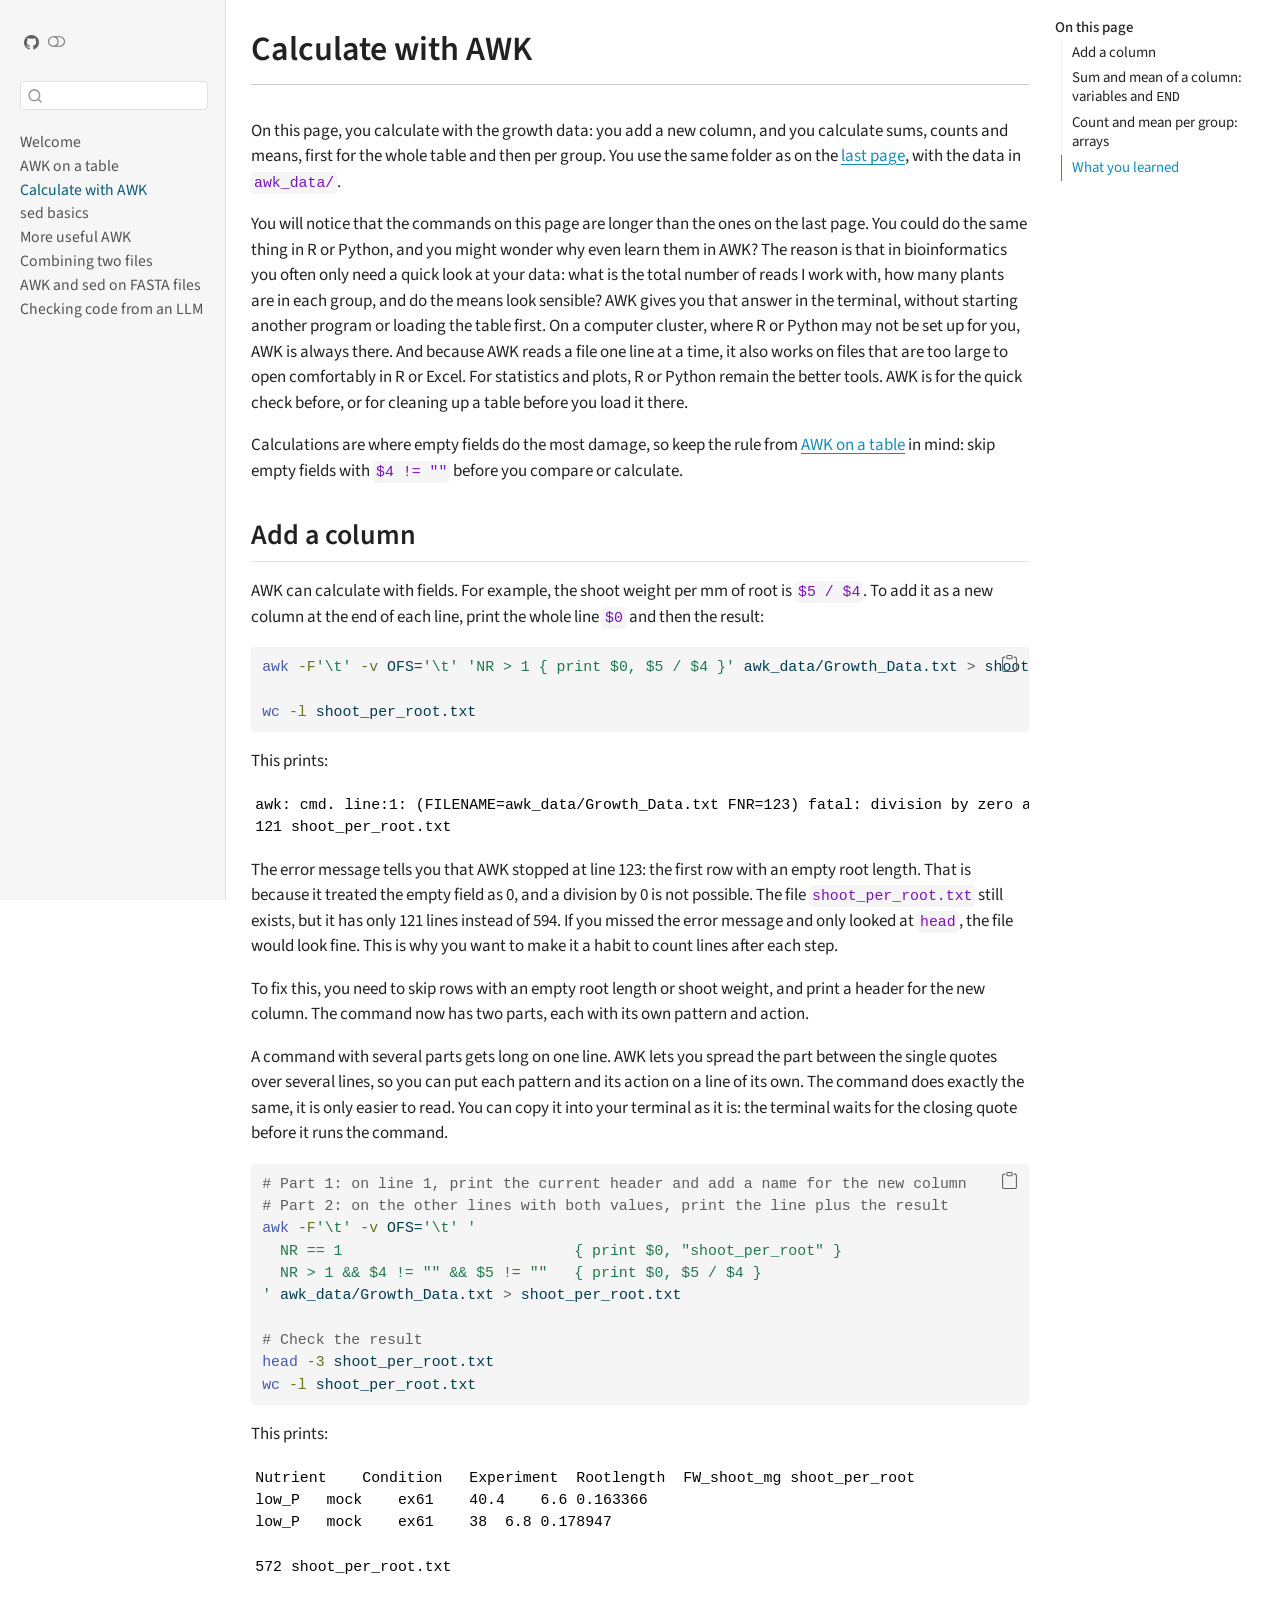
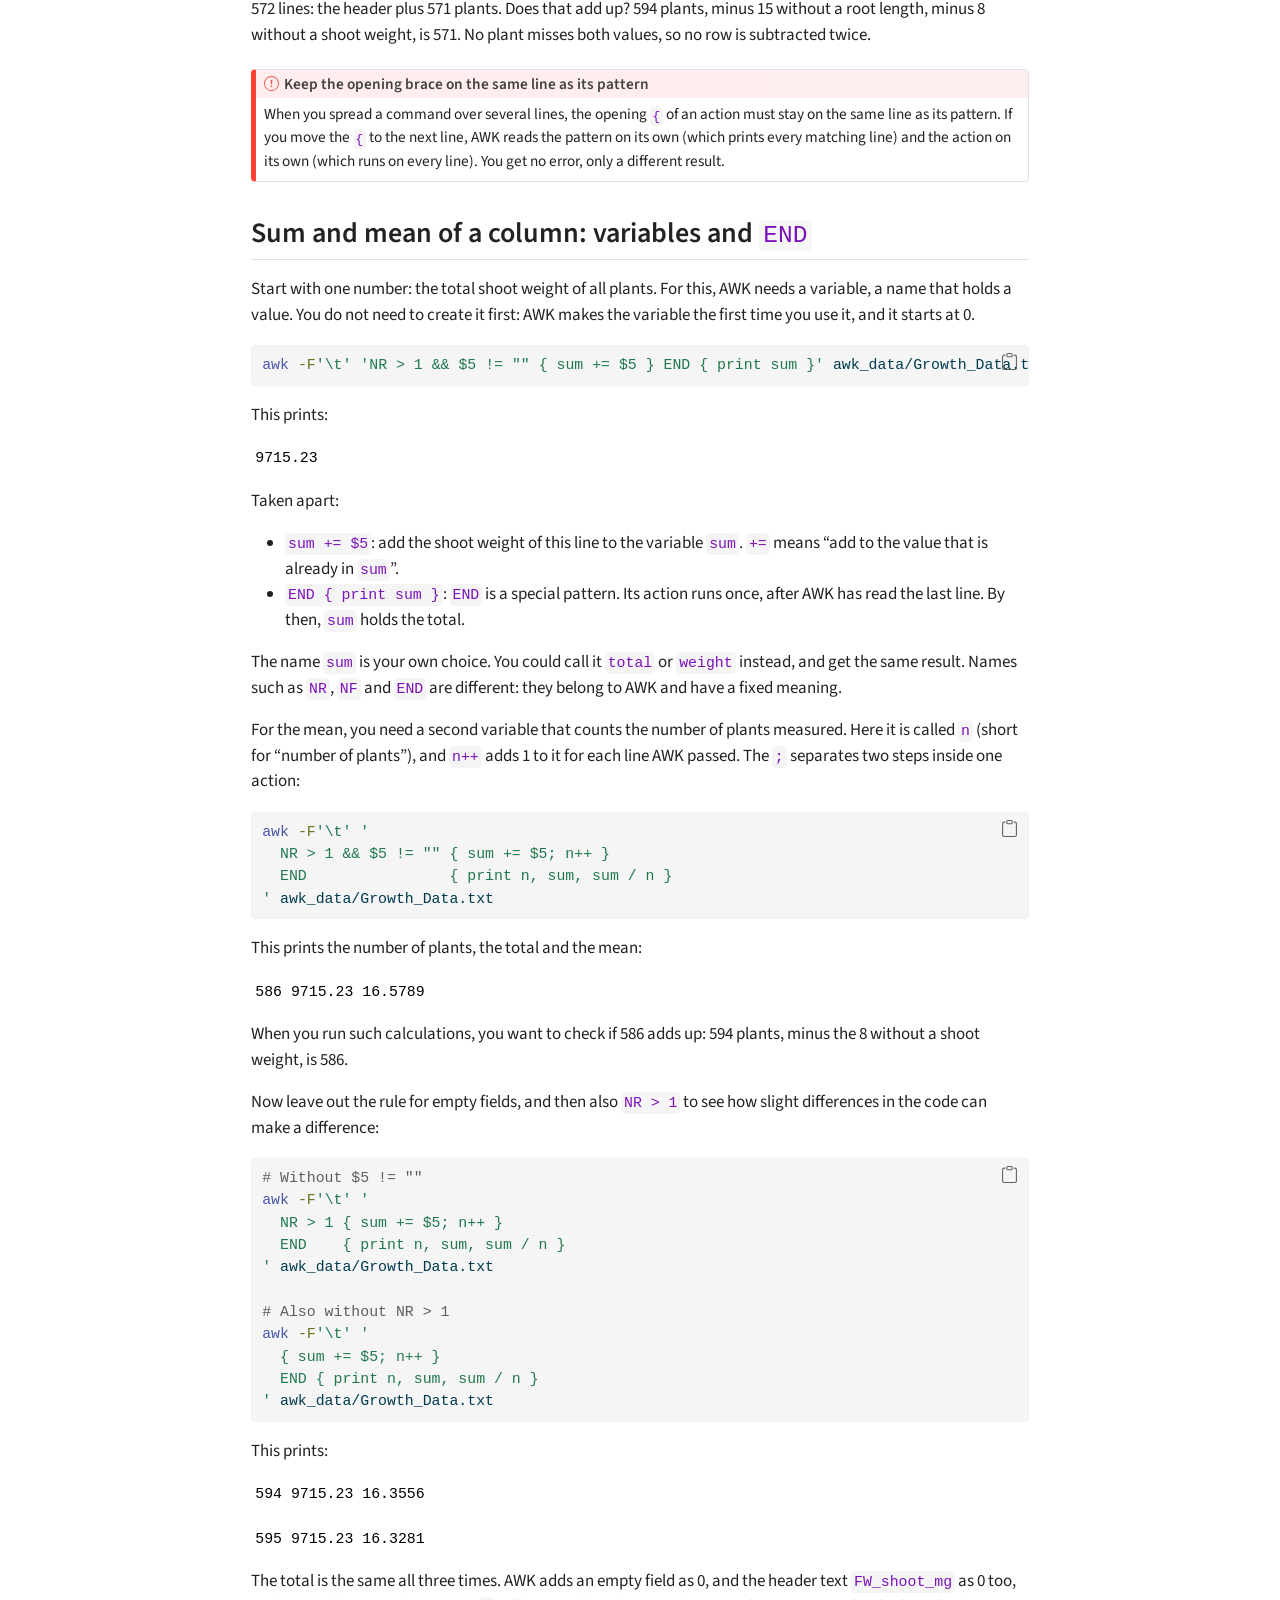
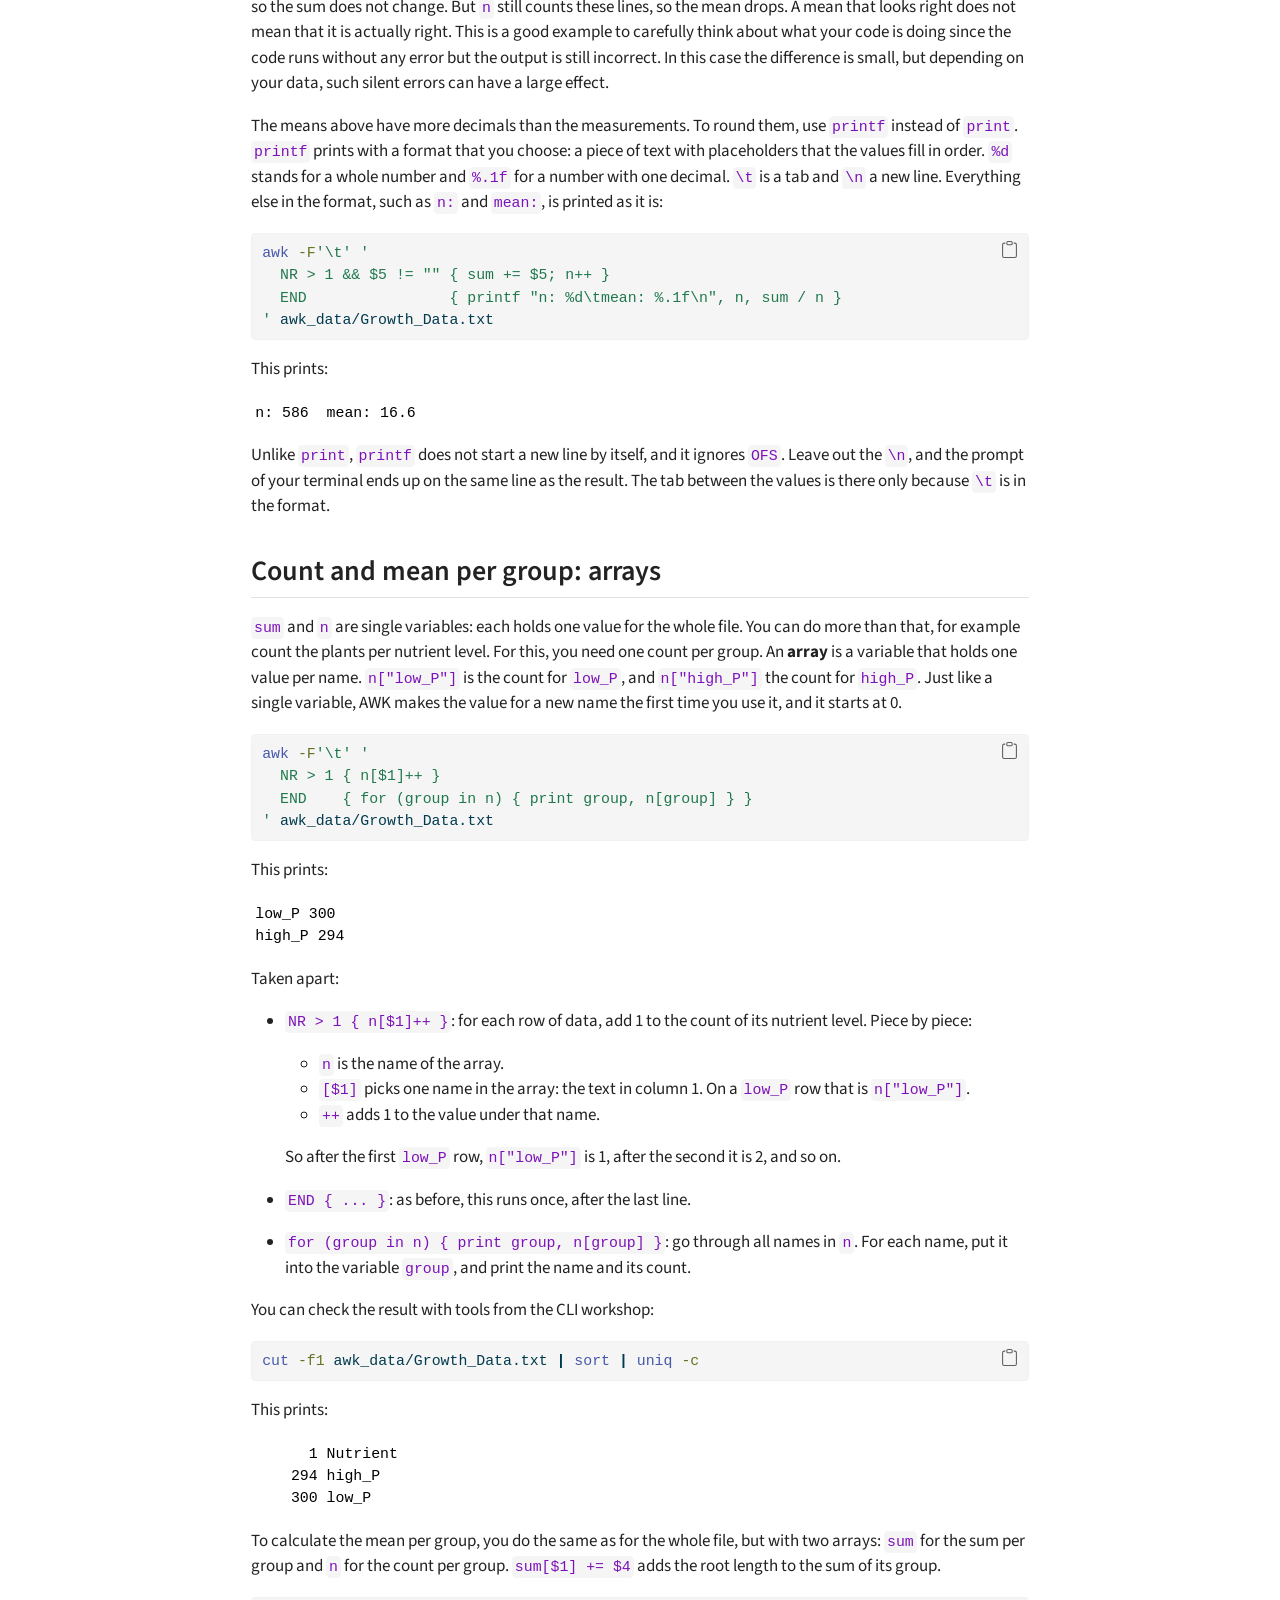
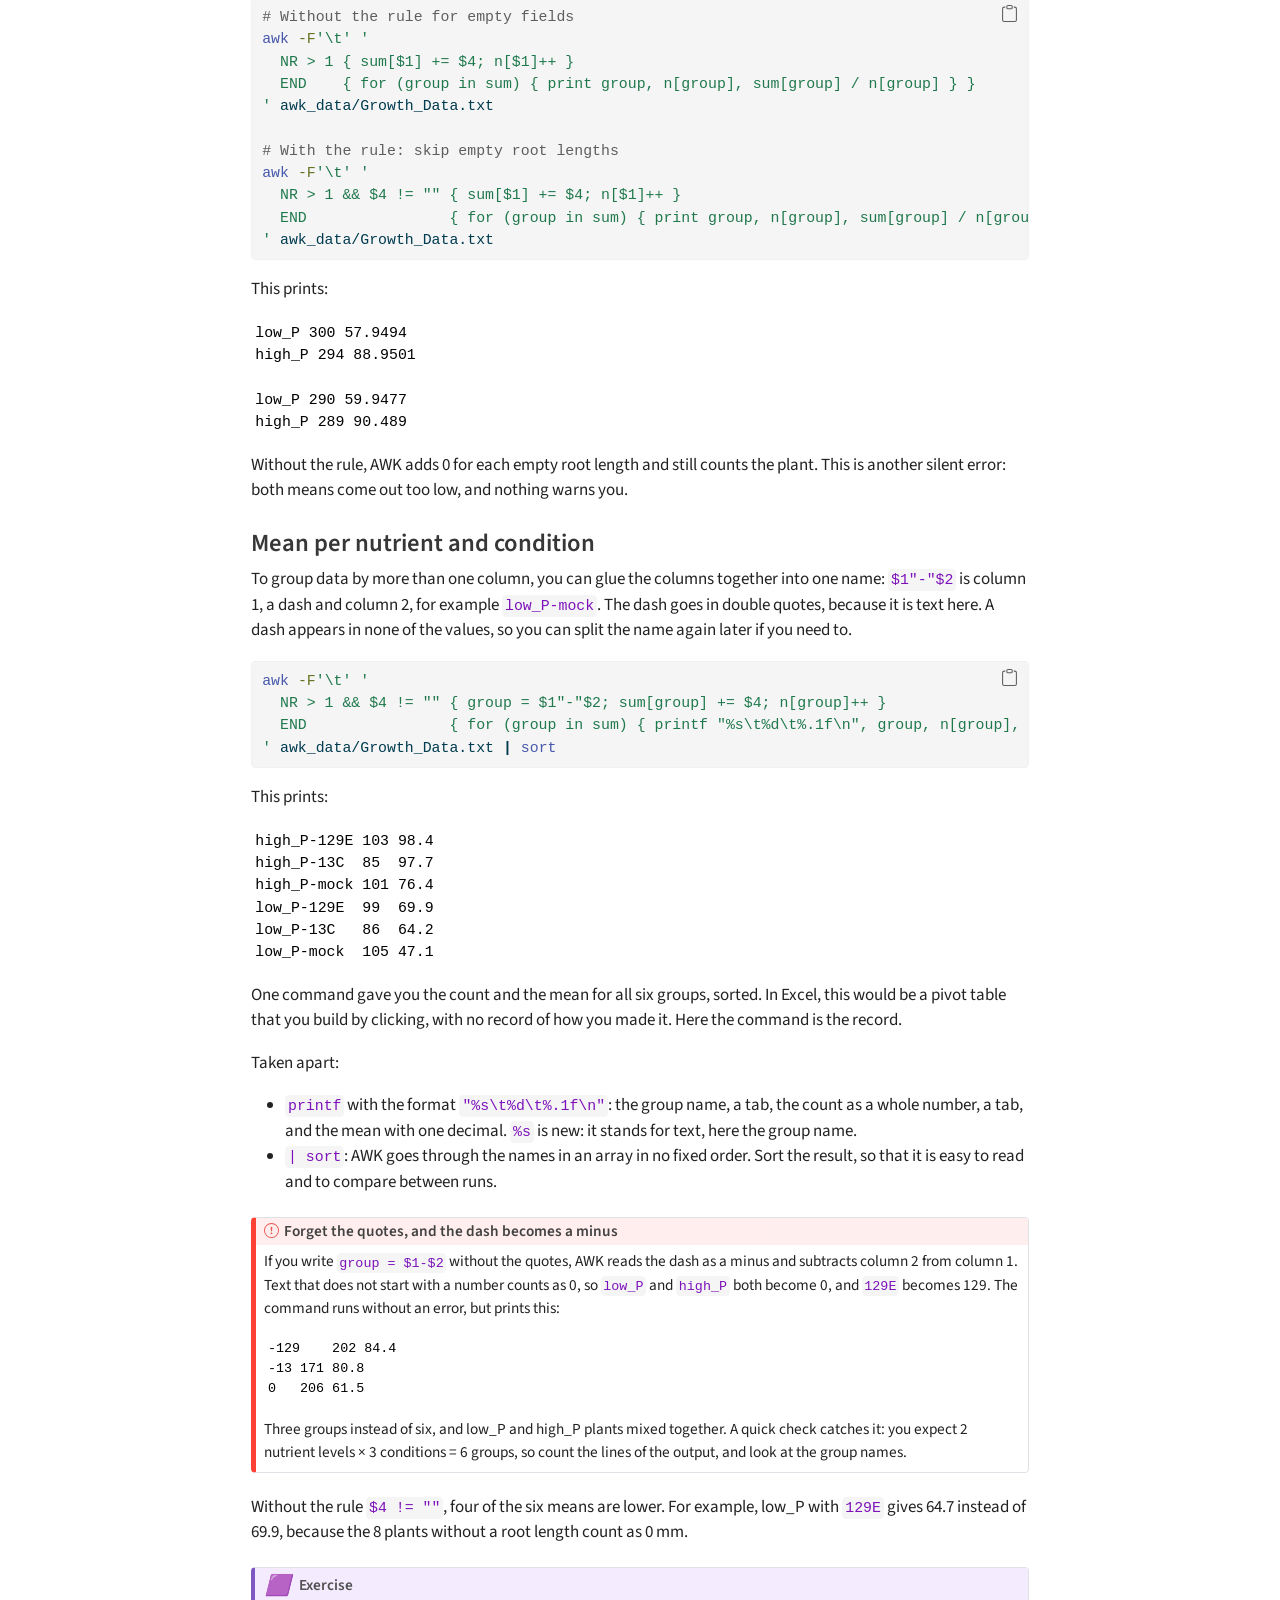
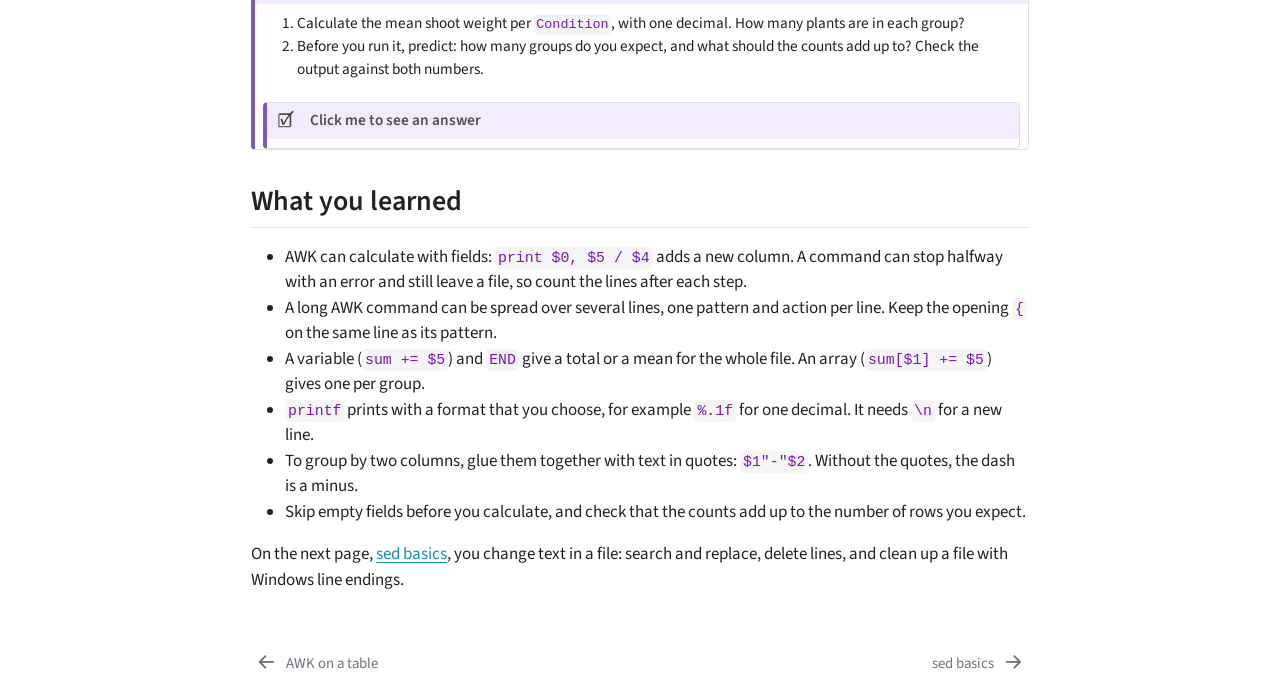
==== commit aaf36332: "- Add positive examples for why these commands are useful - fix outputs for example code - remove re" ====
--- a/docs/source/awk_calc.html
+++ b/docs/source/awk_calc.html
@@ -404,6 +404,7 @@
 
 
 <p>On this page, you calculate with the growth data: you add a new column, and you calculate sums, counts and means, first for the whole table and then per group. You use the same folder as on the <a href="../source/awk_table.html">last page</a>, with the data in <code>awk_data/</code>.</p>
+<p>You will notice that the commands on this page are longer than the ones on the last page. You could do the same thing in R or Python, and you might wonder why even learn them in AWK? The reason is that in bioinformatics you often only need a quick look at your data: what is the total number of reads I work with, how many plants are in each group, and do the means look sensible? AWK gives you that answer in the terminal, without starting another program or loading the table first. On a computer cluster, where R or Python may not be set up for you, AWK is always there. And because AWK reads a file one line at a time, it also works on files that are too large to open comfortably in R or Excel. For statistics and plots, R or Python remain the better tools. AWK is for the quick check before, or for cleaning up a table before you load it there.</p>
 <p>Calculations are where empty fields do the most damage, so keep the rule from <a href="../source/awk_table.html#working-with-missing-values-empty-fields">AWK on a table</a> in mind: skip empty fields with <code>$4 != ""</code> before you compare or calculate.</p>
 <section id="add-a-column" class="level2">
 <h2 class="anchored" data-anchor-id="add-a-column">Add a column</h2>
@@ -454,7 +455,6 @@
 </section>
 <section id="sum-and-mean-of-a-column-variables-and-end" class="level2">
 <h2 class="anchored" data-anchor-id="sum-and-mean-of-a-column-variables-and-end">Sum and mean of a column: variables and <code>END</code></h2>
-<p>You will notice that the commands on this page are longer than the ones on the last page. You could do the same thing in R or Python, and you might wonder why even learn them in AWK? The reason is that in bioinformatics you often only need a quick look at your data: what is the total number of reads I work with, how many plants are in each group, and do the means look sensible? AWK gives you that answer in the terminal, without starting another program or loading the table first. On a computer cluster, where R or Python may not be set up for you, AWK is always there. And because AWK reads a file one line at a time, it also works on files that are too large to open comfortably in R or Excel. For statistics and plots, R or Python remain the better tools. AWK is for the quick check before, or for cleaning up a table before you load it there.</p>
 <p>Start with one number: the total shoot weight of all plants. For this, AWK needs a variable, a name that holds a value. You do not need to create it first: AWK makes the variable the first time you use it, and it starts at 0.</p>
 <div class="cell">
 <div class="code-copy-outer-scaffold"><div class="sourceCode cell-code" id="cb5"><pre class="sourceCode bash code-with-copy"><code class="sourceCode bash"><span id="cb5-1"><a href="#cb5-1" aria-hidden="true" tabindex="-1"></a><span class="fu">awk</span> <span class="at">-F</span><span class="st">'\t'</span> <span class="st">'NR &gt; 1 &amp;&amp; $5 != "" { sum += $5 } END { print sum }'</span> awk_data/Growth_Data.txt</span></code></pre></div><button title="Copy to Clipboard" class="code-copy-button"><i class="bi"></i></button></div>
@@ -576,6 +576,7 @@
 low_P-129E  99  69.9
 low_P-13C   86  64.2
 low_P-mock  105 47.1</code></pre>
+<p>One command gave you the count and the mean for all six groups, sorted. In Excel, this would be a pivot table that you build by clicking, with no record of how you made it. Here the command is the record.</p>
 <p>Taken apart:</p>
 <ul>
 <li><code>printf</code> with the format <code>"%s\t%d\t%.1f\n"</code>: the group name, a tab, the count as a whole number, a tab, and the mean with one decimal. <code>%s</code> is new: it stands for text, here the group name.</li>
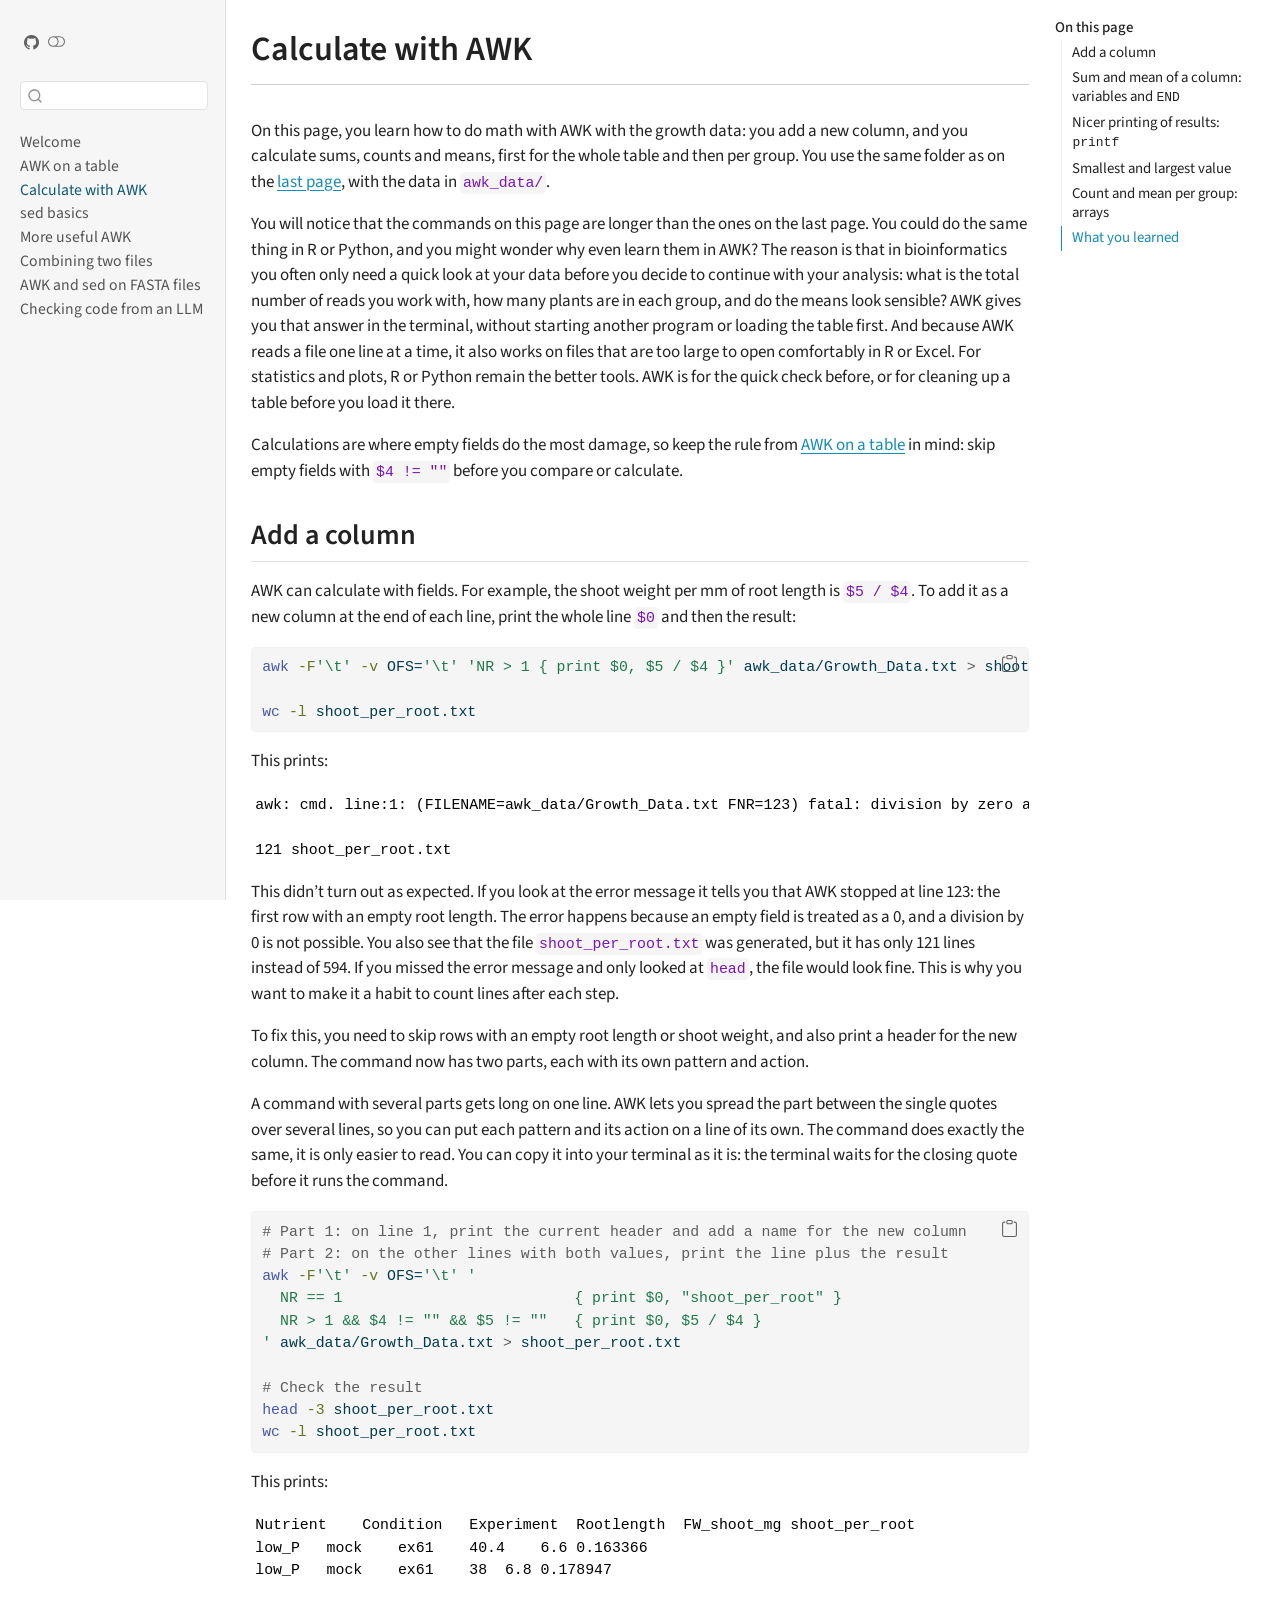
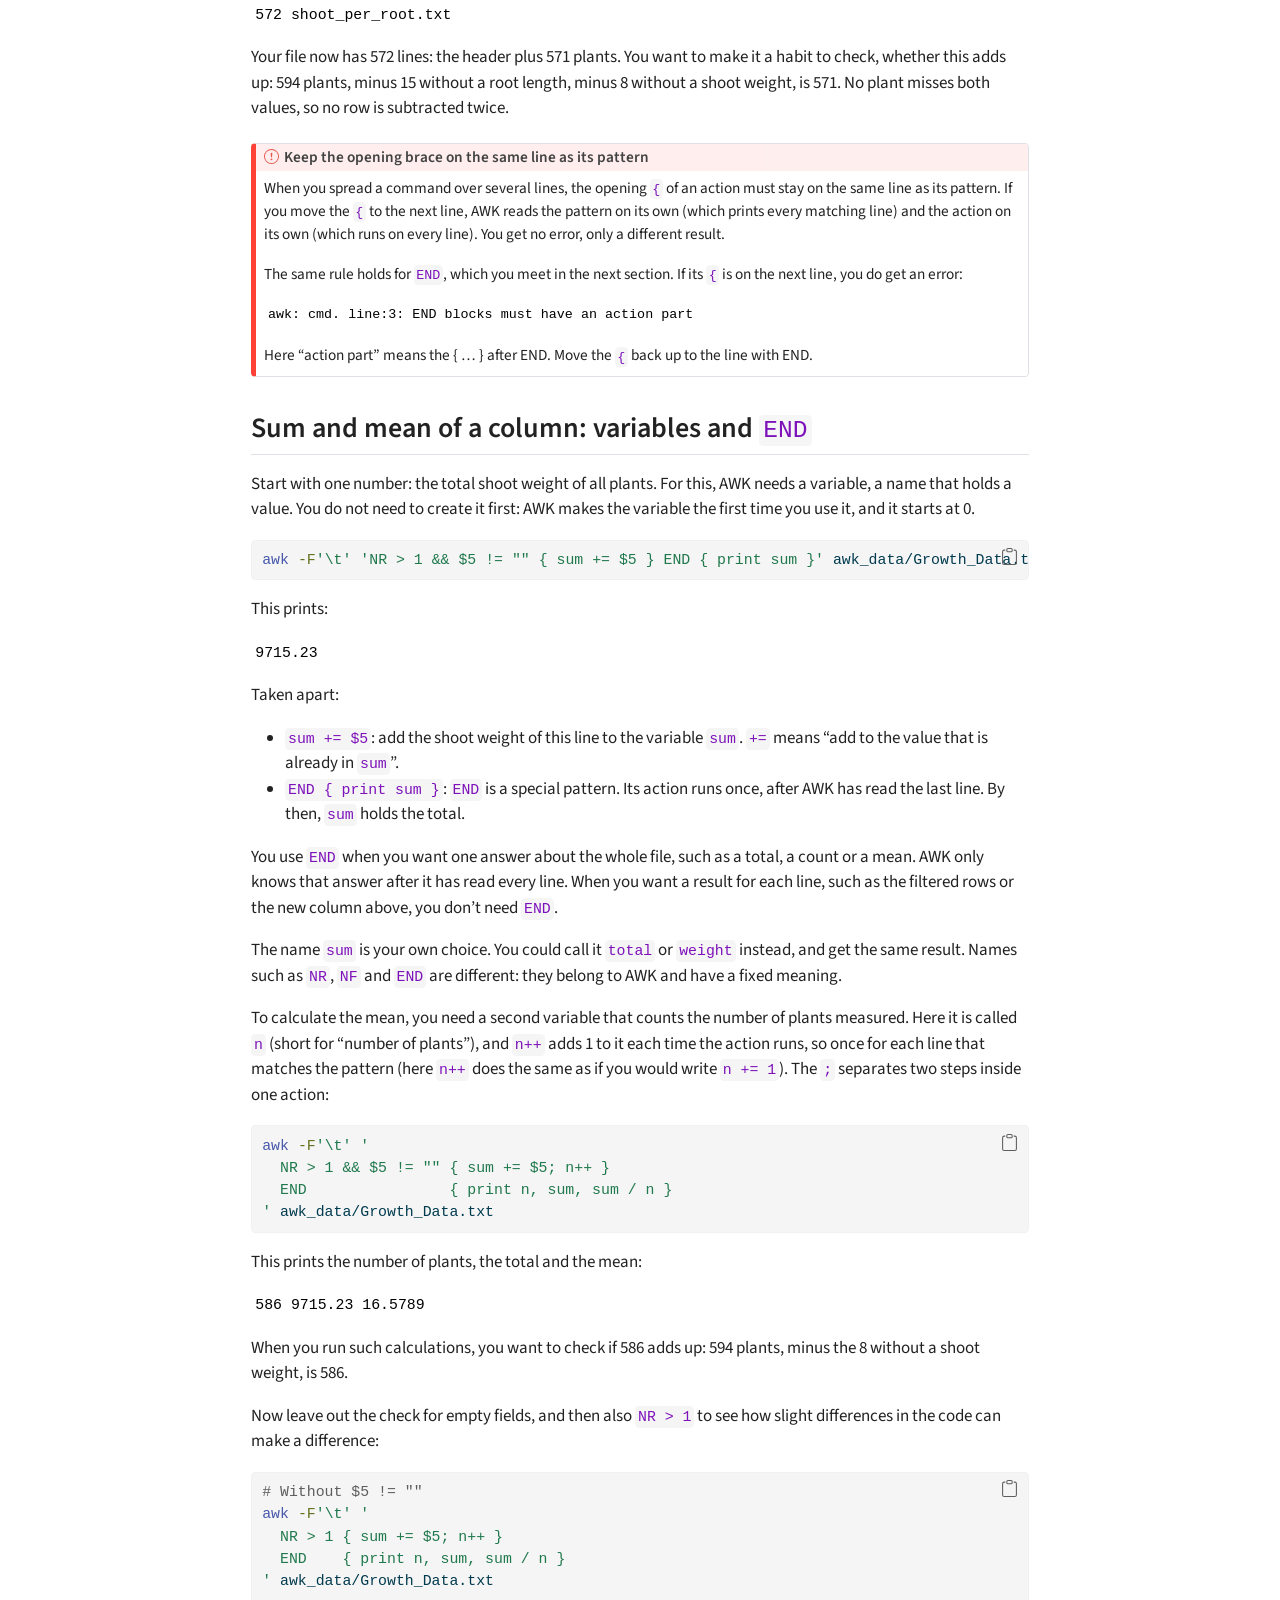
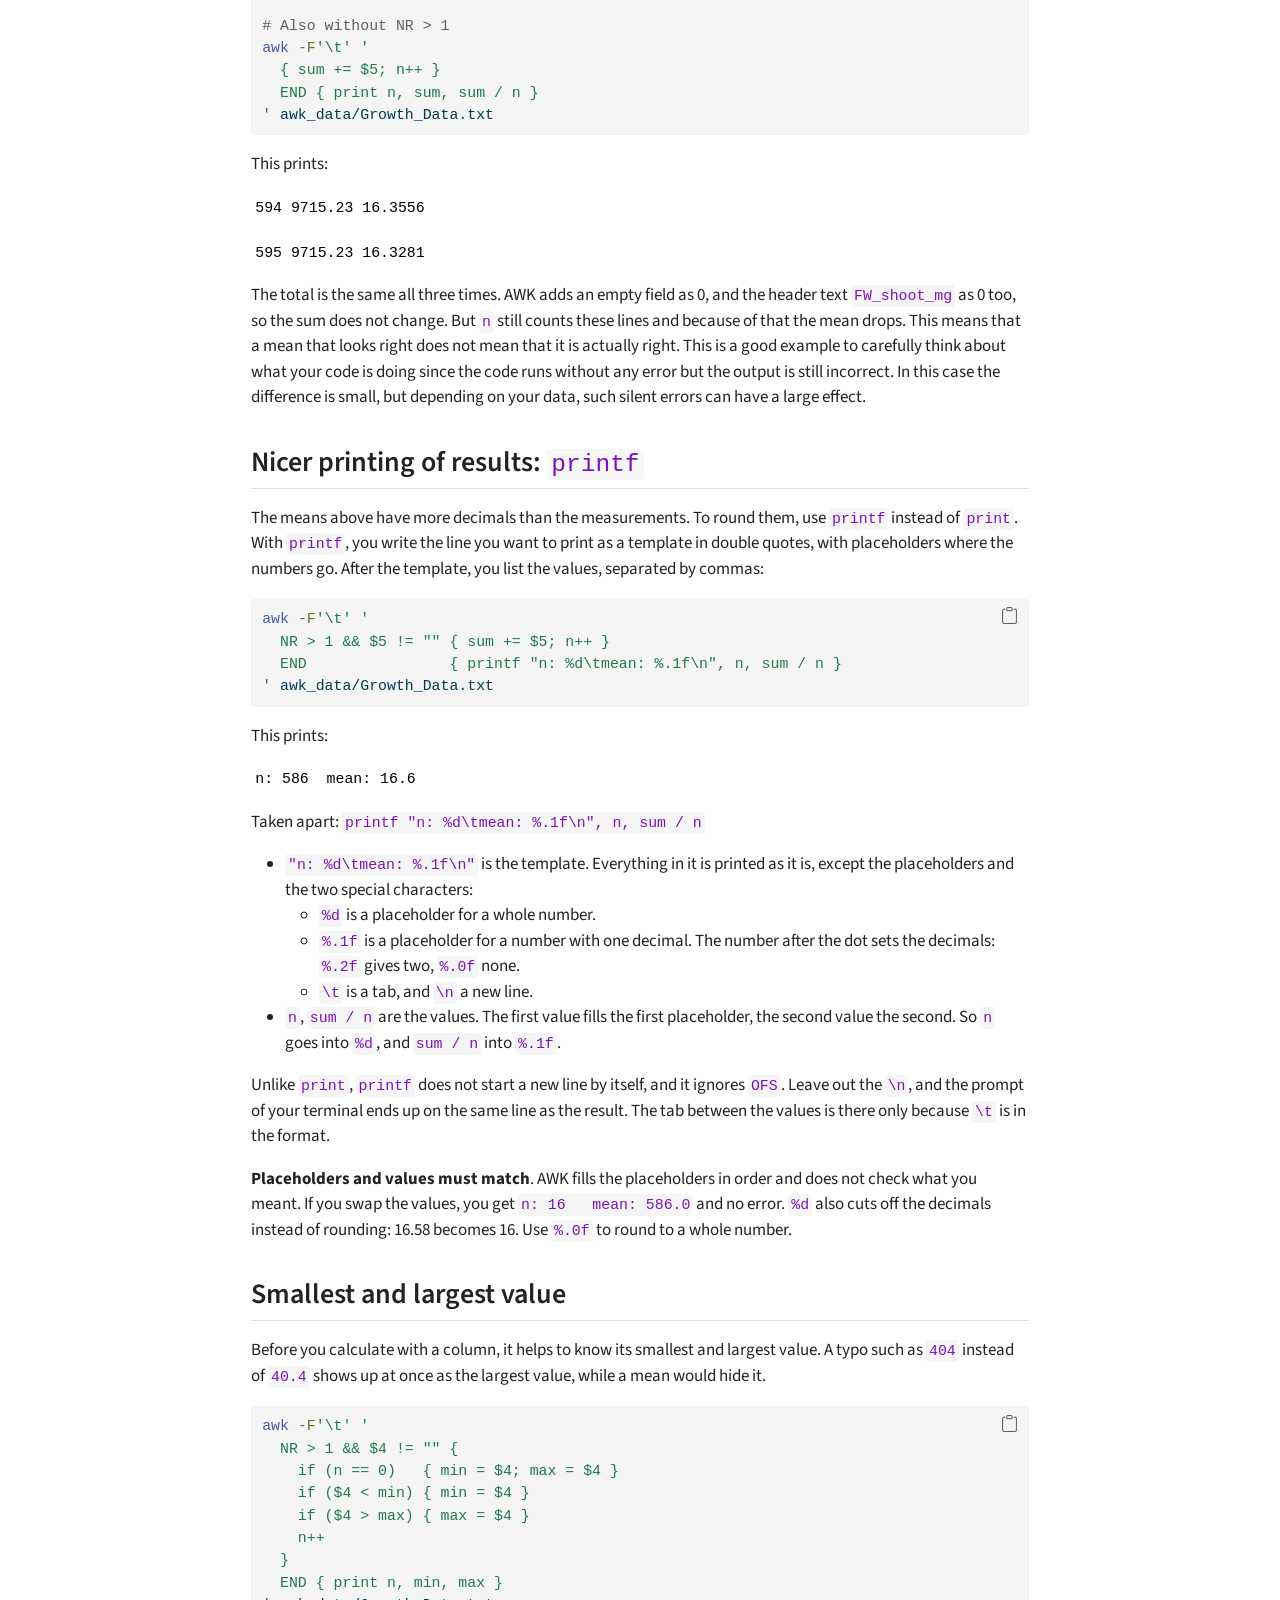
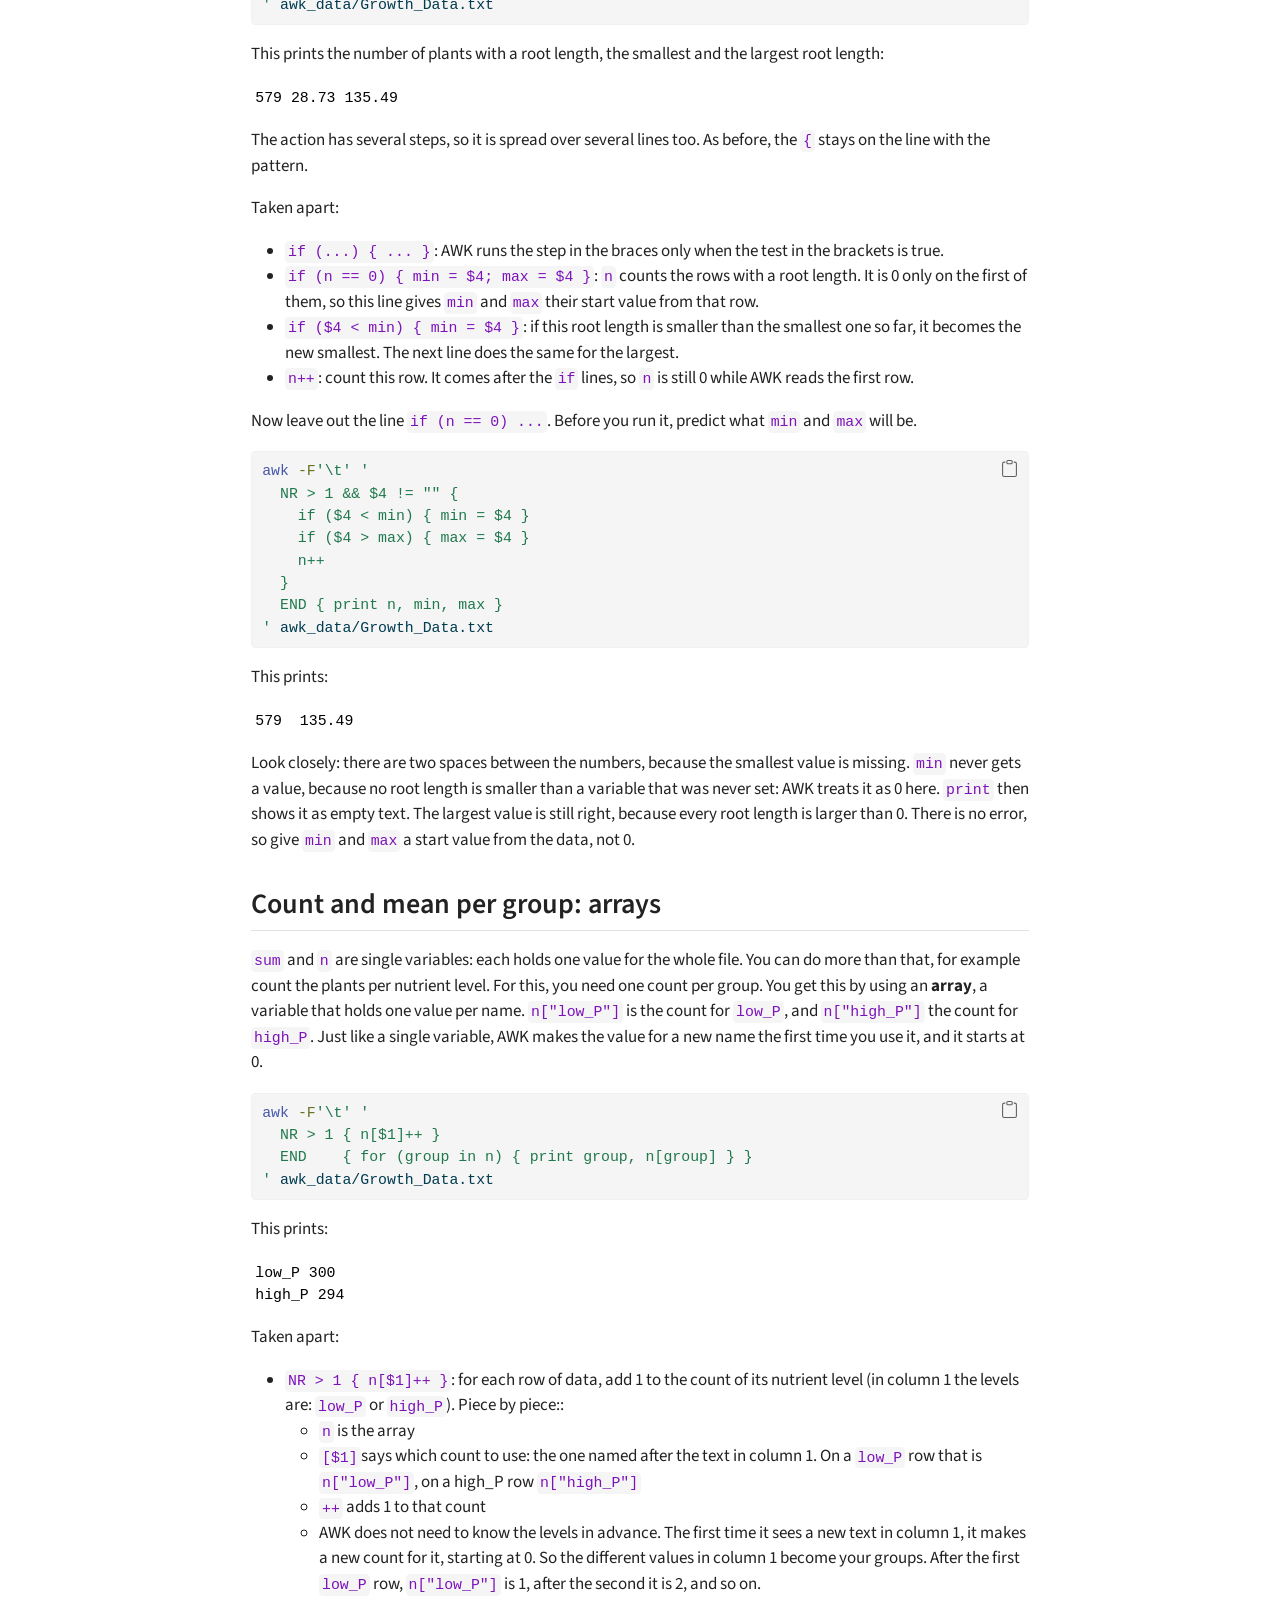
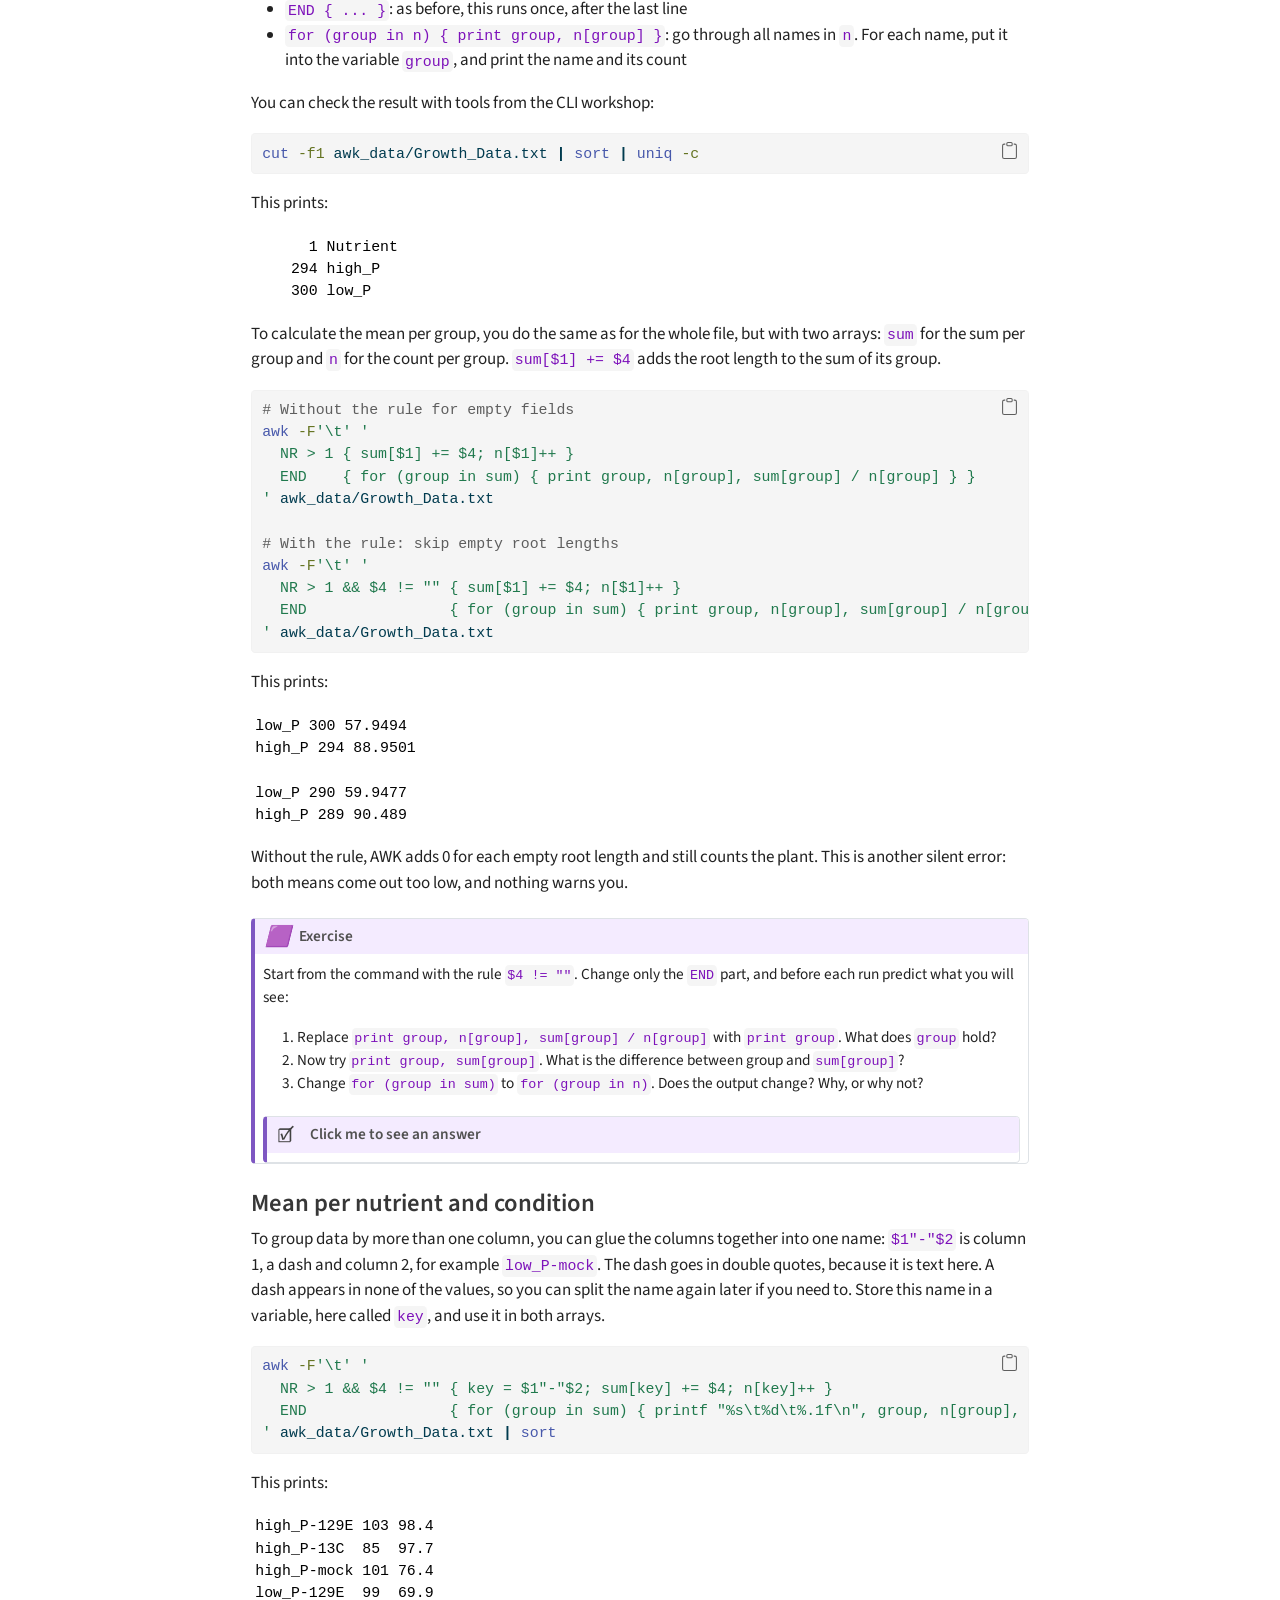
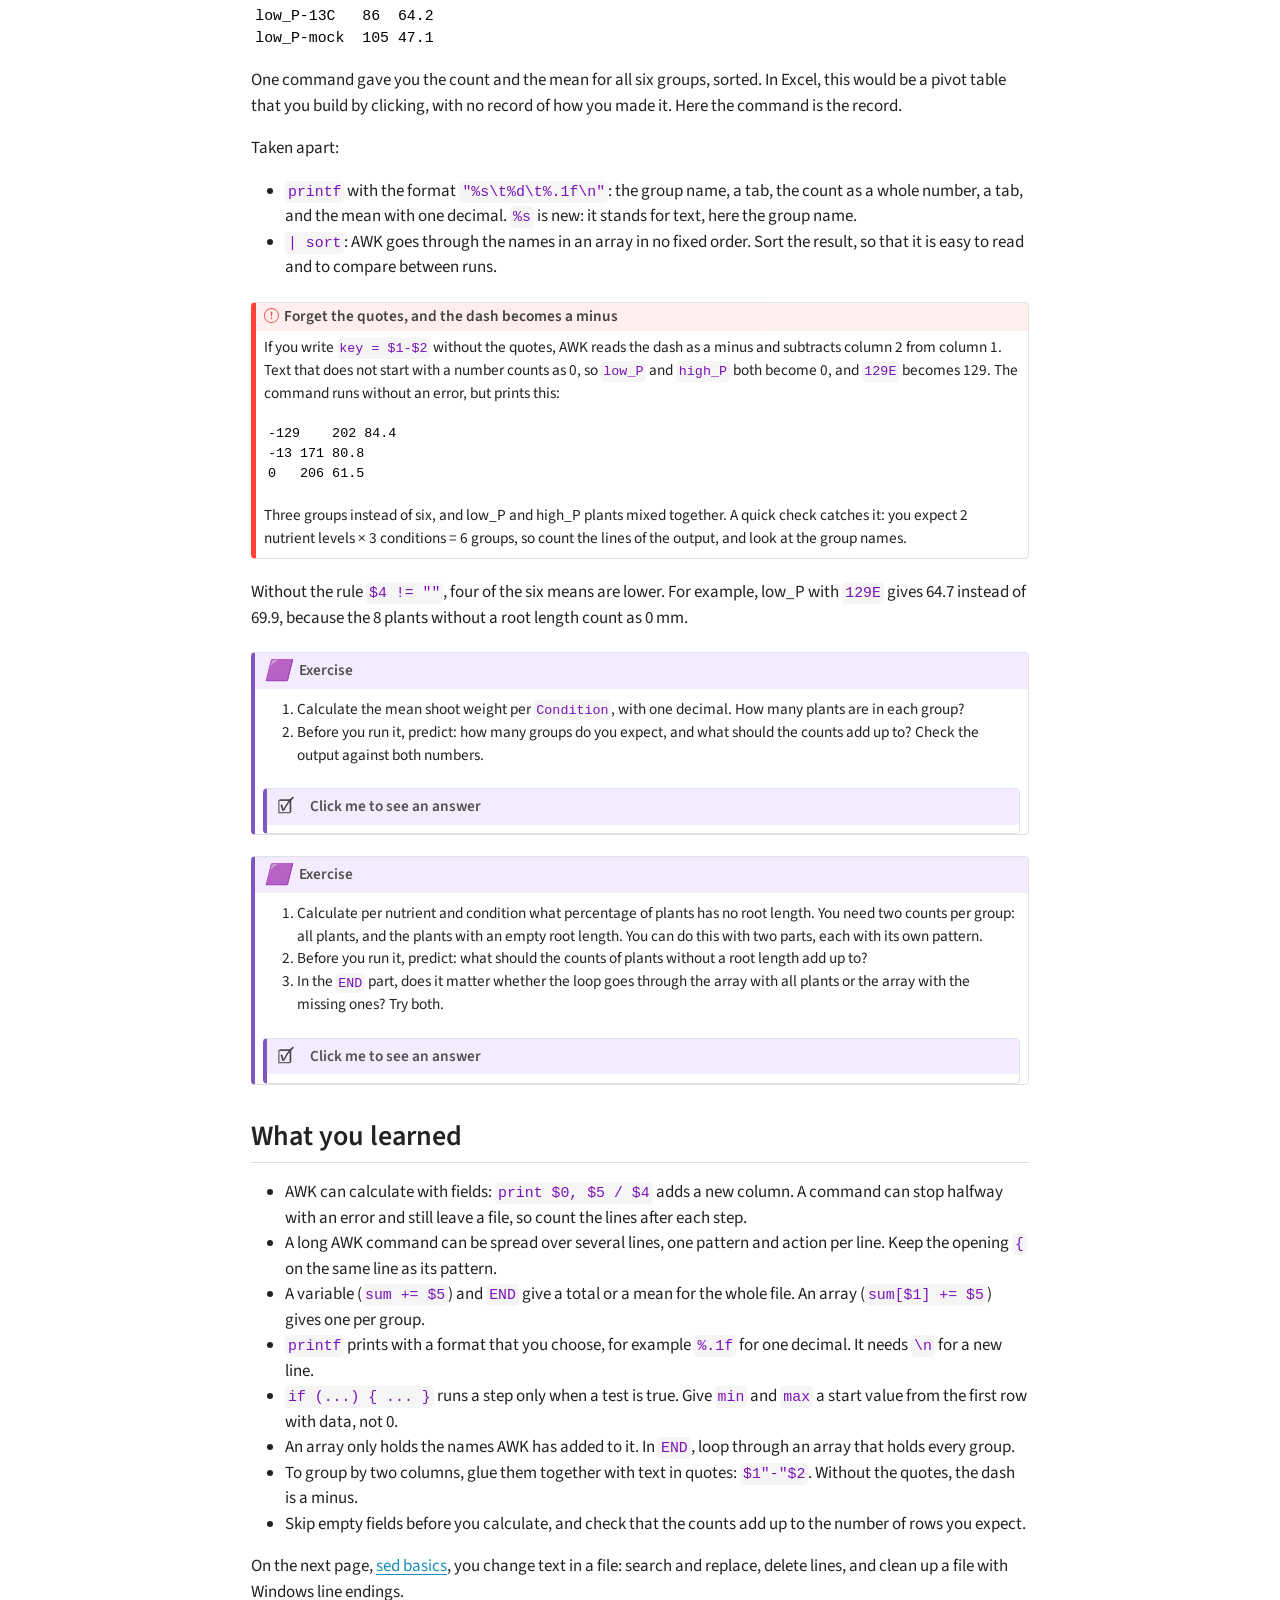
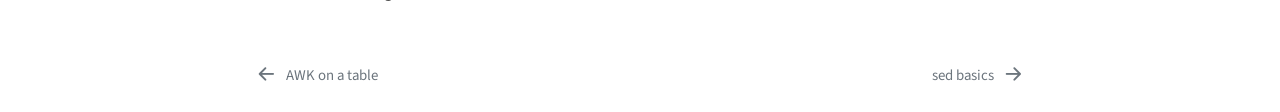
==== commit 6a758be9: "Revision of: - Revise index, awk_table and awk_calc to better explain things - add min, max, percent" ====
--- a/docs/source/awk_calc.html
+++ b/docs/source/awk_calc.html
@@ -372,6 +372,8 @@
   <ul>
   <li><a href="#add-a-column" id="toc-add-a-column" class="nav-link active" data-scroll-target="#add-a-column">Add a column</a></li>
   <li><a href="#sum-and-mean-of-a-column-variables-and-end" id="toc-sum-and-mean-of-a-column-variables-and-end" class="nav-link" data-scroll-target="#sum-and-mean-of-a-column-variables-and-end">Sum and mean of a column: variables and <code>END</code></a></li>
+  <li><a href="#nicer-printing-of-results-printf" id="toc-nicer-printing-of-results-printf" class="nav-link" data-scroll-target="#nicer-printing-of-results-printf">Nicer printing of results: <code>printf</code></a></li>
+  <li><a href="#smallest-and-largest-value" id="toc-smallest-and-largest-value" class="nav-link" data-scroll-target="#smallest-and-largest-value">Smallest and largest value</a></li>
   <li><a href="#count-and-mean-per-group-arrays" id="toc-count-and-mean-per-group-arrays" class="nav-link" data-scroll-target="#count-and-mean-per-group-arrays">Count and mean per group: arrays</a>
   <ul class="collapse">
   <li><a href="#mean-per-nutrient-and-condition" id="toc-mean-per-nutrient-and-condition" class="nav-link" data-scroll-target="#mean-per-nutrient-and-condition">Mean per nutrient and condition</a></li>
@@ -403,12 +405,12 @@
 </header>
 
 
-<p>On this page, you calculate with the growth data: you add a new column, and you calculate sums, counts and means, first for the whole table and then per group. You use the same folder as on the <a href="../source/awk_table.html">last page</a>, with the data in <code>awk_data/</code>.</p>
-<p>You will notice that the commands on this page are longer than the ones on the last page. You could do the same thing in R or Python, and you might wonder why even learn them in AWK? The reason is that in bioinformatics you often only need a quick look at your data: what is the total number of reads I work with, how many plants are in each group, and do the means look sensible? AWK gives you that answer in the terminal, without starting another program or loading the table first. On a computer cluster, where R or Python may not be set up for you, AWK is always there. And because AWK reads a file one line at a time, it also works on files that are too large to open comfortably in R or Excel. For statistics and plots, R or Python remain the better tools. AWK is for the quick check before, or for cleaning up a table before you load it there.</p>
+<p>On this page, you learn how to do math with AWK with the growth data: you add a new column, and you calculate sums, counts and means, first for the whole table and then per group. You use the same folder as on the <a href="../source/awk_table.html">last page</a>, with the data in <code>awk_data/</code>.</p>
+<p>You will notice that the commands on this page are longer than the ones on the last page. You could do the same thing in R or Python, and you might wonder why even learn them in AWK? The reason is that in bioinformatics you often only need a quick look at your data before you decide to continue with your analysis: what is the total number of reads you work with, how many plants are in each group, and do the means look sensible? AWK gives you that answer in the terminal, without starting another program or loading the table first. And because AWK reads a file one line at a time, it also works on files that are too large to open comfortably in R or Excel. For statistics and plots, R or Python remain the better tools. AWK is for the quick check before, or for cleaning up a table before you load it there.</p>
 <p>Calculations are where empty fields do the most damage, so keep the rule from <a href="../source/awk_table.html#working-with-missing-values-empty-fields">AWK on a table</a> in mind: skip empty fields with <code>$4 != ""</code> before you compare or calculate.</p>
 <section id="add-a-column" class="level2">
 <h2 class="anchored" data-anchor-id="add-a-column">Add a column</h2>
-<p>AWK can calculate with fields. For example, the shoot weight per mm of root is <code>$5 / $4</code>. To add it as a new column at the end of each line, print the whole line <code>$0</code> and then the result:</p>
+<p>AWK can calculate with fields. For example, the shoot weight per mm of root length is <code>$5 / $4</code>. To add it as a new column at the end of each line, print the whole line <code>$0</code> and then the result:</p>
 <div class="cell">
 <div class="code-copy-outer-scaffold"><div class="sourceCode cell-code" id="cb1"><pre class="sourceCode bash code-with-copy"><code class="sourceCode bash"><span id="cb1-1"><a href="#cb1-1" aria-hidden="true" tabindex="-1"></a><span class="fu">awk</span> <span class="at">-F</span><span class="st">'\t'</span> <span class="at">-v</span> OFS=<span class="st">'\t'</span> <span class="st">'NR &gt; 1 { print $0, $5 / $4 }'</span> awk_data/Growth_Data.txt <span class="op">&gt;</span> shoot_per_root.txt</span>
 <span id="cb1-2"><a href="#cb1-2" aria-hidden="true" tabindex="-1"></a></span>
@@ -416,9 +418,10 @@
 </div>
 <p>This prints:</p>
 <pre><code>awk: cmd. line:1: (FILENAME=awk_data/Growth_Data.txt FNR=123) fatal: division by zero attempted
+
 121 shoot_per_root.txt</code></pre>
-<p>The error message tells you that AWK stopped at line 123: the first row with an empty root length. That is because it treated the empty field as 0, and a division by 0 is not possible. The file <code>shoot_per_root.txt</code> still exists, but it has only 121 lines instead of 594. If you missed the error message and only looked at <code>head</code>, the file would look fine. This is why you want to make it a habit to count lines after each step.</p>
-<p>To fix this, you need to skip rows with an empty root length or shoot weight, and print a header for the new column. The command now has two parts, each with its own pattern and action.</p>
+<p>This didn’t turn out as expected. If you look at the error message it tells you that AWK stopped at line 123: the first row with an empty root length. The error happens because an empty field is treated as a 0, and a division by 0 is not possible. You also see that the file <code>shoot_per_root.txt</code> was generated, but it has only 121 lines instead of 594. If you missed the error message and only looked at <code>head</code>, the file would look fine. This is why you want to make it a habit to count lines after each step.</p>
+<p>To fix this, you need to skip rows with an empty root length or shoot weight, and also print a header for the new column. The command now has two parts, each with its own pattern and action.</p>
 <p>A command with several parts gets long on one line. AWK lets you spread the part between the single quotes over several lines, so you can put each pattern and its action on a line of its own. The command does exactly the same, it is only easier to read. You can copy it into your terminal as it is: the terminal waits for the closing quote before it runs the command.</p>
 <div class="cell">
 <div class="code-copy-outer-scaffold"><div class="sourceCode cell-code" id="cb3"><pre class="sourceCode bash code-with-copy"><code class="sourceCode bash"><span id="cb3-1"><a href="#cb3-1" aria-hidden="true" tabindex="-1"></a><span class="co"># Part 1: on line 1, print the current header and add a name for the new column</span></span>
@@ -438,7 +441,7 @@
 low_P   mock    ex61    38  6.8 0.178947
 
 572 shoot_per_root.txt</code></pre>
-<p>572 lines: the header plus 571 plants. Does that add up? 594 plants, minus 15 without a root length, minus 8 without a shoot weight, is 571. No plant misses both values, so no row is subtracted twice.</p>
+<p>Your file now has 572 lines: the header plus 571 plants. You want to make it a habit to check, whether this adds up: 594 plants, minus 15 without a root length, minus 8 without a shoot weight, is 571. No plant misses both values, so no row is subtracted twice.</p>
 <div class="callout callout-style-default callout-important callout-titled" title="Keep the opening brace on the same line as its pattern">
 <div class="callout-header d-flex align-content-center">
 <div class="callout-icon-container">
@@ -450,6 +453,9 @@
 </div>
 <div class="callout-body-container callout-body">
 <p>When you spread a command over several lines, the opening <code>{</code> of an action must stay on the same line as its pattern. If you move the <code>{</code> to the next line, AWK reads the pattern on its own (which prints every matching line) and the action on its own (which runs on every line). You get no error, only a different result.</p>
+<p>The same rule holds for <code>END</code>, which you meet in the next section. If its <code>{</code> is on the next line, you do get an error:</p>
+<pre><code>awk: cmd. line:3: END blocks must have an action part</code></pre>
+<p>Here “action part” means the { … } after END. Move the <code>{</code> back up to the line with END.</p>
 </div>
 </div>
 </section>
@@ -457,7 +463,7 @@
 <h2 class="anchored" data-anchor-id="sum-and-mean-of-a-column-variables-and-end">Sum and mean of a column: variables and <code>END</code></h2>
 <p>Start with one number: the total shoot weight of all plants. For this, AWK needs a variable, a name that holds a value. You do not need to create it first: AWK makes the variable the first time you use it, and it starts at 0.</p>
 <div class="cell">
-<div class="code-copy-outer-scaffold"><div class="sourceCode cell-code" id="cb5"><pre class="sourceCode bash code-with-copy"><code class="sourceCode bash"><span id="cb5-1"><a href="#cb5-1" aria-hidden="true" tabindex="-1"></a><span class="fu">awk</span> <span class="at">-F</span><span class="st">'\t'</span> <span class="st">'NR &gt; 1 &amp;&amp; $5 != "" { sum += $5 } END { print sum }'</span> awk_data/Growth_Data.txt</span></code></pre></div><button title="Copy to Clipboard" class="code-copy-button"><i class="bi"></i></button></div>
+<div class="code-copy-outer-scaffold"><div class="sourceCode cell-code" id="cb6"><pre class="sourceCode bash code-with-copy"><code class="sourceCode bash"><span id="cb6-1"><a href="#cb6-1" aria-hidden="true" tabindex="-1"></a><span class="fu">awk</span> <span class="at">-F</span><span class="st">'\t'</span> <span class="st">'NR &gt; 1 &amp;&amp; $5 != "" { sum += $5 } END { print sum }'</span> awk_data/Growth_Data.txt</span></code></pre></div><button title="Copy to Clipboard" class="code-copy-button"><i class="bi"></i></button></div>
 </div>
 <p>This prints:</p>
 <pre><code>9715.23</code></pre>
@@ -466,74 +472,128 @@
 <li><code>sum += $5</code>: add the shoot weight of this line to the variable <code>sum</code>. <code>+=</code> means “add to the value that is already in <code>sum</code>”.</li>
 <li><code>END { print sum }</code>: <code>END</code> is a special pattern. Its action runs once, after AWK has read the last line. By then, <code>sum</code> holds the total.</li>
 </ul>
+<p>You use <code>END</code> when you want one answer about the whole file, such as a total, a count or a mean. AWK only knows that answer after it has read every line. When you want a result for each line, such as the filtered rows or the new column above, you don’t need <code>END</code>.</p>
 <p>The name <code>sum</code> is your own choice. You could call it <code>total</code> or <code>weight</code> instead, and get the same result. Names such as <code>NR</code>, <code>NF</code> and <code>END</code> are different: they belong to AWK and have a fixed meaning.</p>
-<p>For the mean, you need a second variable that counts the number of plants measured. Here it is called <code>n</code> (short for “number of plants”), and <code>n++</code> adds 1 to it for each line AWK passed. The <code>;</code> separates two steps inside one action:</p>
-<div class="cell">
-<div class="code-copy-outer-scaffold"><div class="sourceCode cell-code" id="cb7"><pre class="sourceCode bash code-with-copy"><code class="sourceCode bash"><span id="cb7-1"><a href="#cb7-1" aria-hidden="true" tabindex="-1"></a><span class="fu">awk</span> <span class="at">-F</span><span class="st">'\t'</span> <span class="st">'</span></span>
-<span id="cb7-2"><a href="#cb7-2" aria-hidden="true" tabindex="-1"></a><span class="st">  NR &gt; 1 &amp;&amp; $5 != "" { sum += $5; n++ }</span></span>
-<span id="cb7-3"><a href="#cb7-3" aria-hidden="true" tabindex="-1"></a><span class="st">  END                { print n, sum, sum / n }</span></span>
-<span id="cb7-4"><a href="#cb7-4" aria-hidden="true" tabindex="-1"></a><span class="st">'</span> awk_data/Growth_Data.txt</span></code></pre></div><button title="Copy to Clipboard" class="code-copy-button"><i class="bi"></i></button></div>
+<p>To calculate the mean, you need a second variable that counts the number of plants measured. Here it is called <code>n</code> (short for “number of plants”), and <code>n++</code> adds 1 to it each time the action runs, so once for each line that matches the pattern (here <code>n++</code> does the same as if you would write <code>n += 1</code>). The <code>;</code> separates two steps inside one action:</p>
+<div class="cell">
+<div class="code-copy-outer-scaffold"><div class="sourceCode cell-code" id="cb8"><pre class="sourceCode bash code-with-copy"><code class="sourceCode bash"><span id="cb8-1"><a href="#cb8-1" aria-hidden="true" tabindex="-1"></a><span class="fu">awk</span> <span class="at">-F</span><span class="st">'\t'</span> <span class="st">'</span></span>
+<span id="cb8-2"><a href="#cb8-2" aria-hidden="true" tabindex="-1"></a><span class="st">  NR &gt; 1 &amp;&amp; $5 != "" { sum += $5; n++ }</span></span>
+<span id="cb8-3"><a href="#cb8-3" aria-hidden="true" tabindex="-1"></a><span class="st">  END                { print n, sum, sum / n }</span></span>
+<span id="cb8-4"><a href="#cb8-4" aria-hidden="true" tabindex="-1"></a><span class="st">'</span> awk_data/Growth_Data.txt</span></code></pre></div><button title="Copy to Clipboard" class="code-copy-button"><i class="bi"></i></button></div>
 </div>
 <p>This prints the number of plants, the total and the mean:</p>
 <pre><code>586 9715.23 16.5789</code></pre>
 <p>When you run such calculations, you want to check if 586 adds up: 594 plants, minus the 8 without a shoot weight, is 586.</p>
-<p>Now leave out the rule for empty fields, and then also <code>NR &gt; 1</code> to see how slight differences in the code can make a difference:</p>
-<div class="cell">
-<div class="code-copy-outer-scaffold"><div class="sourceCode cell-code" id="cb9"><pre class="sourceCode bash code-with-copy"><code class="sourceCode bash"><span id="cb9-1"><a href="#cb9-1" aria-hidden="true" tabindex="-1"></a><span class="co"># Without $5 != ""</span></span>
-<span id="cb9-2"><a href="#cb9-2" aria-hidden="true" tabindex="-1"></a><span class="fu">awk</span> <span class="at">-F</span><span class="st">'\t'</span> <span class="st">'</span></span>
-<span id="cb9-3"><a href="#cb9-3" aria-hidden="true" tabindex="-1"></a><span class="st">  NR &gt; 1 { sum += $5; n++ }</span></span>
-<span id="cb9-4"><a href="#cb9-4" aria-hidden="true" tabindex="-1"></a><span class="st">  END    { print n, sum, sum / n }</span></span>
-<span id="cb9-5"><a href="#cb9-5" aria-hidden="true" tabindex="-1"></a><span class="st">'</span> awk_data/Growth_Data.txt</span>
-<span id="cb9-6"><a href="#cb9-6" aria-hidden="true" tabindex="-1"></a></span>
-<span id="cb9-7"><a href="#cb9-7" aria-hidden="true" tabindex="-1"></a><span class="co"># Also without NR &gt; 1</span></span>
-<span id="cb9-8"><a href="#cb9-8" aria-hidden="true" tabindex="-1"></a><span class="fu">awk</span> <span class="at">-F</span><span class="st">'\t'</span> <span class="st">'</span></span>
-<span id="cb9-9"><a href="#cb9-9" aria-hidden="true" tabindex="-1"></a><span class="st">  { sum += $5; n++ }</span></span>
-<span id="cb9-10"><a href="#cb9-10" aria-hidden="true" tabindex="-1"></a><span class="st">  END { print n, sum, sum / n }</span></span>
-<span id="cb9-11"><a href="#cb9-11" aria-hidden="true" tabindex="-1"></a><span class="st">'</span> awk_data/Growth_Data.txt</span></code></pre></div><button title="Copy to Clipboard" class="code-copy-button"><i class="bi"></i></button></div>
+<p>Now leave out the check for empty fields, and then also <code>NR &gt; 1</code> to see how slight differences in the code can make a difference:</p>
+<div class="cell">
+<div class="code-copy-outer-scaffold"><div class="sourceCode cell-code" id="cb10"><pre class="sourceCode bash code-with-copy"><code class="sourceCode bash"><span id="cb10-1"><a href="#cb10-1" aria-hidden="true" tabindex="-1"></a><span class="co"># Without $5 != ""</span></span>
+<span id="cb10-2"><a href="#cb10-2" aria-hidden="true" tabindex="-1"></a><span class="fu">awk</span> <span class="at">-F</span><span class="st">'\t'</span> <span class="st">'</span></span>
+<span id="cb10-3"><a href="#cb10-3" aria-hidden="true" tabindex="-1"></a><span class="st">  NR &gt; 1 { sum += $5; n++ }</span></span>
+<span id="cb10-4"><a href="#cb10-4" aria-hidden="true" tabindex="-1"></a><span class="st">  END    { print n, sum, sum / n }</span></span>
+<span id="cb10-5"><a href="#cb10-5" aria-hidden="true" tabindex="-1"></a><span class="st">'</span> awk_data/Growth_Data.txt</span>
+<span id="cb10-6"><a href="#cb10-6" aria-hidden="true" tabindex="-1"></a></span>
+<span id="cb10-7"><a href="#cb10-7" aria-hidden="true" tabindex="-1"></a><span class="co"># Also without NR &gt; 1</span></span>
+<span id="cb10-8"><a href="#cb10-8" aria-hidden="true" tabindex="-1"></a><span class="fu">awk</span> <span class="at">-F</span><span class="st">'\t'</span> <span class="st">'</span></span>
+<span id="cb10-9"><a href="#cb10-9" aria-hidden="true" tabindex="-1"></a><span class="st">  { sum += $5; n++ }</span></span>
+<span id="cb10-10"><a href="#cb10-10" aria-hidden="true" tabindex="-1"></a><span class="st">  END { print n, sum, sum / n }</span></span>
+<span id="cb10-11"><a href="#cb10-11" aria-hidden="true" tabindex="-1"></a><span class="st">'</span> awk_data/Growth_Data.txt</span></code></pre></div><button title="Copy to Clipboard" class="code-copy-button"><i class="bi"></i></button></div>
 </div>
 <p>This prints:</p>
 <pre><code>594 9715.23 16.3556
 
 595 9715.23 16.3281</code></pre>
-<p>The total is the same all three times. AWK adds an empty field as 0, and the header text <code>FW_shoot_mg</code> as 0 too, so the sum does not change. But <code>n</code> still counts these lines, so the mean drops. A mean that looks right does not mean that it is actually right. This is a good example to carefully think about what your code is doing since the code runs without any error but the output is still incorrect. In this case the difference is small, but depending on your data, such silent errors can have a large effect.</p>
-<p>The means above have more decimals than the measurements. To round them, use <code>printf</code> instead of <code>print</code>. <code>printf</code> prints with a format that you choose: a piece of text with placeholders that the values fill in order. <code>%d</code> stands for a whole number and <code>%.1f</code> for a number with one decimal. <code>\t</code> is a tab and <code>\n</code> a new line. Everything else in the format, such as <code>n:</code> and <code>mean:</code>, is printed as it is:</p>
-<div class="cell">
-<div class="code-copy-outer-scaffold"><div class="sourceCode cell-code" id="cb11"><pre class="sourceCode bash code-with-copy"><code class="sourceCode bash"><span id="cb11-1"><a href="#cb11-1" aria-hidden="true" tabindex="-1"></a><span class="fu">awk</span> <span class="at">-F</span><span class="st">'\t'</span> <span class="st">'</span></span>
-<span id="cb11-2"><a href="#cb11-2" aria-hidden="true" tabindex="-1"></a><span class="st">  NR &gt; 1 &amp;&amp; $5 != "" { sum += $5; n++ }</span></span>
-<span id="cb11-3"><a href="#cb11-3" aria-hidden="true" tabindex="-1"></a><span class="st">  END                { printf "n: %d\tmean: %.1f\n", n, sum / n }</span></span>
-<span id="cb11-4"><a href="#cb11-4" aria-hidden="true" tabindex="-1"></a><span class="st">'</span> awk_data/Growth_Data.txt</span></code></pre></div><button title="Copy to Clipboard" class="code-copy-button"><i class="bi"></i></button></div>
+<p>The total is the same all three times. AWK adds an empty field as 0, and the header text <code>FW_shoot_mg</code> as 0 too, so the sum does not change. But <code>n</code> still counts these lines and because of that the mean drops. This means that a mean that looks right does not mean that it is actually right. This is a good example to carefully think about what your code is doing since the code runs without any error but the output is still incorrect. In this case the difference is small, but depending on your data, such silent errors can have a large effect.</p>
+</section>
+<section id="nicer-printing-of-results-printf" class="level2">
+<h2 class="anchored" data-anchor-id="nicer-printing-of-results-printf">Nicer printing of results: <code>printf</code></h2>
+<p>The means above have more decimals than the measurements. To round them, use <code>printf</code> instead of <code>print</code>. With <code>printf</code>, you write the line you want to print as a template in double quotes, with placeholders where the numbers go. After the template, you list the values, separated by commas:</p>
+<div class="cell">
+<div class="code-copy-outer-scaffold"><div class="sourceCode cell-code" id="cb12"><pre class="sourceCode bash code-with-copy"><code class="sourceCode bash"><span id="cb12-1"><a href="#cb12-1" aria-hidden="true" tabindex="-1"></a><span class="fu">awk</span> <span class="at">-F</span><span class="st">'\t'</span> <span class="st">'</span></span>
+<span id="cb12-2"><a href="#cb12-2" aria-hidden="true" tabindex="-1"></a><span class="st">  NR &gt; 1 &amp;&amp; $5 != "" { sum += $5; n++ }</span></span>
+<span id="cb12-3"><a href="#cb12-3" aria-hidden="true" tabindex="-1"></a><span class="st">  END                { printf "n: %d\tmean: %.1f\n", n, sum / n }</span></span>
+<span id="cb12-4"><a href="#cb12-4" aria-hidden="true" tabindex="-1"></a><span class="st">'</span> awk_data/Growth_Data.txt</span></code></pre></div><button title="Copy to Clipboard" class="code-copy-button"><i class="bi"></i></button></div>
 </div>
 <p>This prints:</p>
 <pre><code>n: 586  mean: 16.6</code></pre>
+<p>Taken apart: <code>printf "n: %d\tmean: %.1f\n", n, sum / n</code></p>
+<ul>
+<li><code>"n: %d\tmean: %.1f\n"</code> is the template. Everything in it is printed as it is, except the placeholders and the two special characters:
+<ul>
+<li><code>%d</code> is a placeholder for a whole number.</li>
+<li><code>%.1f</code> is a placeholder for a number with one decimal. The number after the dot sets the decimals: <code>%.2f</code> gives two, <code>%.0f</code> none.</li>
+<li><code>\t</code> is a tab, and <code>\n</code> a new line.</li>
+</ul></li>
+<li><code>n</code>, <code>sum / n</code> are the values. The first value fills the first placeholder, the second value the second. So <code>n</code> goes into <code>%d</code>, and <code>sum / n</code> into <code>%.1f</code>.</li>
+</ul>
 <p>Unlike <code>print</code>, <code>printf</code> does not start a new line by itself, and it ignores <code>OFS</code>. Leave out the <code>\n</code>, and the prompt of your terminal ends up on the same line as the result. The tab between the values is there only because <code>\t</code> is in the format.</p>
+<p><strong>Placeholders and values must match</strong>. AWK fills the placeholders in order and does not check what you meant. If you swap the values, you get <code>n: 16   mean: 586.0</code> and no error. <code>%d</code> also cuts off the decimals instead of rounding: 16.58 becomes 16. Use <code>%.0f</code> to round to a whole number.</p>
+</section>
+<section id="smallest-and-largest-value" class="level2">
+<h2 class="anchored" data-anchor-id="smallest-and-largest-value">Smallest and largest value</h2>
+<p>Before you calculate with a column, it helps to know its smallest and largest value. A typo such as <code>404</code> instead of <code>40.4</code> shows up at once as the largest value, while a mean would hide it.</p>
+<div class="cell">
+<div class="code-copy-outer-scaffold"><div class="sourceCode cell-code" id="cb14"><pre class="sourceCode bash code-with-copy"><code class="sourceCode bash"><span id="cb14-1"><a href="#cb14-1" aria-hidden="true" tabindex="-1"></a><span class="fu">awk</span> <span class="at">-F</span><span class="st">'\t'</span> <span class="st">'</span></span>
+<span id="cb14-2"><a href="#cb14-2" aria-hidden="true" tabindex="-1"></a><span class="st">  NR &gt; 1 &amp;&amp; $4 != "" {</span></span>
+<span id="cb14-3"><a href="#cb14-3" aria-hidden="true" tabindex="-1"></a><span class="st">    if (n == 0)   { min = $4; max = $4 }</span></span>
+<span id="cb14-4"><a href="#cb14-4" aria-hidden="true" tabindex="-1"></a><span class="st">    if ($4 &lt; min) { min = $4 }</span></span>
+<span id="cb14-5"><a href="#cb14-5" aria-hidden="true" tabindex="-1"></a><span class="st">    if ($4 &gt; max) { max = $4 }</span></span>
+<span id="cb14-6"><a href="#cb14-6" aria-hidden="true" tabindex="-1"></a><span class="st">    n++</span></span>
+<span id="cb14-7"><a href="#cb14-7" aria-hidden="true" tabindex="-1"></a><span class="st">  }</span></span>
+<span id="cb14-8"><a href="#cb14-8" aria-hidden="true" tabindex="-1"></a><span class="st">  END { print n, min, max }</span></span>
+<span id="cb14-9"><a href="#cb14-9" aria-hidden="true" tabindex="-1"></a><span class="st">'</span> awk_data/Growth_Data.txt</span></code></pre></div><button title="Copy to Clipboard" class="code-copy-button"><i class="bi"></i></button></div>
+</div>
+<p>This prints the number of plants with a root length, the smallest and the largest root length:</p>
+<pre><code>579 28.73 135.49</code></pre>
+<p>The action has several steps, so it is spread over several lines too. As before, the <code>{</code> stays on the line with the pattern.</p>
+<p>Taken apart:</p>
+<ul>
+<li><code>if (...) { ... }</code>: AWK runs the step in the braces only when the test in the brackets is true.</li>
+<li><code>if (n == 0) { min = $4; max = $4 }</code>: <code>n</code> counts the rows with a root length. It is 0 only on the first of them, so this line gives <code>min</code> and <code>max</code> their start value from that row.</li>
+<li><code>if ($4 &lt; min) { min = $4 }</code>: if this root length is smaller than the smallest one so far, it becomes the new smallest. The next line does the same for the largest.</li>
+<li><code>n++</code>: count this row. It comes after the <code>if</code> lines, so <code>n</code> is still 0 while AWK reads the first row.</li>
+</ul>
+<p>Now leave out the line <code>if (n == 0) ...</code>. Before you run it, predict what <code>min</code> and <code>max</code> will be.</p>
+<div class="cell">
+<div class="code-copy-outer-scaffold"><div class="sourceCode cell-code" id="cb16"><pre class="sourceCode bash code-with-copy"><code class="sourceCode bash"><span id="cb16-1"><a href="#cb16-1" aria-hidden="true" tabindex="-1"></a><span class="fu">awk</span> <span class="at">-F</span><span class="st">'\t'</span> <span class="st">'</span></span>
+<span id="cb16-2"><a href="#cb16-2" aria-hidden="true" tabindex="-1"></a><span class="st">  NR &gt; 1 &amp;&amp; $4 != "" {</span></span>
+<span id="cb16-3"><a href="#cb16-3" aria-hidden="true" tabindex="-1"></a><span class="st">    if ($4 &lt; min) { min = $4 }</span></span>
+<span id="cb16-4"><a href="#cb16-4" aria-hidden="true" tabindex="-1"></a><span class="st">    if ($4 &gt; max) { max = $4 }</span></span>
+<span id="cb16-5"><a href="#cb16-5" aria-hidden="true" tabindex="-1"></a><span class="st">    n++</span></span>
+<span id="cb16-6"><a href="#cb16-6" aria-hidden="true" tabindex="-1"></a><span class="st">  }</span></span>
+<span id="cb16-7"><a href="#cb16-7" aria-hidden="true" tabindex="-1"></a><span class="st">  END { print n, min, max }</span></span>
+<span id="cb16-8"><a href="#cb16-8" aria-hidden="true" tabindex="-1"></a><span class="st">'</span> awk_data/Growth_Data.txt</span></code></pre></div><button title="Copy to Clipboard" class="code-copy-button"><i class="bi"></i></button></div>
+</div>
+<p>This prints:</p>
+<pre><code>579  135.49</code></pre>
+<p>Look closely: there are two spaces between the numbers, because the smallest value is missing. <code>min</code> never gets a value, because no root length is smaller than a variable that was never set: AWK treats it as 0 here. <code>print</code> then shows it as empty text. The largest value is still right, because every root length is larger than 0. There is no error, so give <code>min</code> and <code>max</code> a start value from the data, not 0.</p>
 </section>
 <section id="count-and-mean-per-group-arrays" class="level2">
 <h2 class="anchored" data-anchor-id="count-and-mean-per-group-arrays">Count and mean per group: arrays</h2>
-<p><code>sum</code> and <code>n</code> are single variables: each holds one value for the whole file. You can do more than that, for example count the plants per nutrient level. For this, you need one count per group. An <strong>array</strong> is a variable that holds one value per name. <code>n["low_P"]</code> is the count for <code>low_P</code>, and <code>n["high_P"]</code> the count for <code>high_P</code>. Just like a single variable, AWK makes the value for a new name the first time you use it, and it starts at 0.</p>
-<div class="cell">
-<div class="code-copy-outer-scaffold"><div class="sourceCode cell-code" id="cb13"><pre class="sourceCode bash code-with-copy"><code class="sourceCode bash"><span id="cb13-1"><a href="#cb13-1" aria-hidden="true" tabindex="-1"></a><span class="fu">awk</span> <span class="at">-F</span><span class="st">'\t'</span> <span class="st">'</span></span>
-<span id="cb13-2"><a href="#cb13-2" aria-hidden="true" tabindex="-1"></a><span class="st">  NR &gt; 1 { n[$1]++ }</span></span>
-<span id="cb13-3"><a href="#cb13-3" aria-hidden="true" tabindex="-1"></a><span class="st">  END    { for (group in n) { print group, n[group] } }</span></span>
-<span id="cb13-4"><a href="#cb13-4" aria-hidden="true" tabindex="-1"></a><span class="st">'</span> awk_data/Growth_Data.txt</span></code></pre></div><button title="Copy to Clipboard" class="code-copy-button"><i class="bi"></i></button></div>
+<p><code>sum</code> and <code>n</code> are single variables: each holds one value for the whole file. You can do more than that, for example count the plants per nutrient level. For this, you need one count per group. You get this by using an <strong>array</strong>, a variable that holds one value per name. <code>n["low_P"]</code> is the count for <code>low_P</code>, and <code>n["high_P"]</code> the count for <code>high_P</code>. Just like a single variable, AWK makes the value for a new name the first time you use it, and it starts at 0.</p>
+<div class="cell">
+<div class="code-copy-outer-scaffold"><div class="sourceCode cell-code" id="cb18"><pre class="sourceCode bash code-with-copy"><code class="sourceCode bash"><span id="cb18-1"><a href="#cb18-1" aria-hidden="true" tabindex="-1"></a><span class="fu">awk</span> <span class="at">-F</span><span class="st">'\t'</span> <span class="st">'</span></span>
+<span id="cb18-2"><a href="#cb18-2" aria-hidden="true" tabindex="-1"></a><span class="st">  NR &gt; 1 { n[$1]++ }</span></span>
+<span id="cb18-3"><a href="#cb18-3" aria-hidden="true" tabindex="-1"></a><span class="st">  END    { for (group in n) { print group, n[group] } }</span></span>
+<span id="cb18-4"><a href="#cb18-4" aria-hidden="true" tabindex="-1"></a><span class="st">'</span> awk_data/Growth_Data.txt</span></code></pre></div><button title="Copy to Clipboard" class="code-copy-button"><i class="bi"></i></button></div>
 </div>
 <p>This prints:</p>
 <pre><code>low_P 300
 high_P 294</code></pre>
 <p>Taken apart:</p>
 <ul>
-<li><p><code>NR &gt; 1 { n[$1]++ }</code>: for each row of data, add 1 to the count of its nutrient level. Piece by piece:</p>
+<li><code>NR &gt; 1 { n[$1]++ }</code>: for each row of data, add 1 to the count of its nutrient level (in column 1 the levels are: <code>low_P</code> or <code>high_P</code>). Piece by piece::
 <ul>
-<li><code>n</code> is the name of the array.</li>
-<li><code>[$1]</code> picks one name in the array: the text in column 1. On a <code>low_P</code> row that is <code>n["low_P"]</code>.</li>
-<li><code>++</code> adds 1 to the value under that name.</li>
-</ul>
-<p>So after the first <code>low_P</code> row, <code>n["low_P"]</code> is 1, after the second it is 2, and so on.</p></li>
-<li><p><code>END { ... }</code>: as before, this runs once, after the last line.</p></li>
-<li><p><code>for (group in n) { print group, n[group] }</code>: go through all names in <code>n</code>. For each name, put it into the variable <code>group</code>, and print the name and its count.</p></li>
+<li><code>n</code> is the array</li>
+<li><code>[$1]</code>says which count to use: the one named after the text in column 1. On a <code>low_P</code> row that is <code>n["low_P"]</code>, on a high_P row <code>n["high_P"]</code></li>
+<li><code>++</code> adds 1 to that count</li>
+<li>AWK does not need to know the levels in advance. The first time it sees a new text in column 1, it makes a new count for it, starting at 0. So the different values in column 1 become your groups. After the first <code>low_P</code> row, <code>n["low_P"]</code> is 1, after the second it is 2, and so on.</li>
+</ul></li>
+<li><code>END { ... }</code>: as before, this runs once, after the last line</li>
+<li><code>for (group in n) { print group, n[group] }</code>: go through all names in <code>n</code>. For each name, put it into the variable <code>group</code>, and print the name and its count</li>
 </ul>
 <p>You can check the result with tools from the CLI workshop:</p>
 <div class="cell">
-<div class="code-copy-outer-scaffold"><div class="sourceCode cell-code" id="cb15"><pre class="sourceCode bash code-with-copy"><code class="sourceCode bash"><span id="cb15-1"><a href="#cb15-1" aria-hidden="true" tabindex="-1"></a><span class="fu">cut</span> <span class="at">-f1</span> awk_data/Growth_Data.txt <span class="kw">|</span> <span class="fu">sort</span> <span class="kw">|</span> <span class="fu">uniq</span> <span class="at">-c</span></span></code></pre></div><button title="Copy to Clipboard" class="code-copy-button"><i class="bi"></i></button></div>
+<div class="code-copy-outer-scaffold"><div class="sourceCode cell-code" id="cb20"><pre class="sourceCode bash code-with-copy"><code class="sourceCode bash"><span id="cb20-1"><a href="#cb20-1" aria-hidden="true" tabindex="-1"></a><span class="fu">cut</span> <span class="at">-f1</span> awk_data/Growth_Data.txt <span class="kw">|</span> <span class="fu">sort</span> <span class="kw">|</span> <span class="fu">uniq</span> <span class="at">-c</span></span></code></pre></div><button title="Copy to Clipboard" class="code-copy-button"><i class="bi"></i></button></div>
 </div>
 <p>This prints:</p>
 <pre><code>      1 Nutrient
@@ -541,17 +601,17 @@
     300 low_P</code></pre>
 <p>To calculate the mean per group, you do the same as for the whole file, but with two arrays: <code>sum</code> for the sum per group and <code>n</code> for the count per group. <code>sum[$1] += $4</code> adds the root length to the sum of its group.</p>
 <div class="cell">
-<div class="code-copy-outer-scaffold"><div class="sourceCode cell-code" id="cb17"><pre class="sourceCode bash code-with-copy"><code class="sourceCode bash"><span id="cb17-1"><a href="#cb17-1" aria-hidden="true" tabindex="-1"></a><span class="co"># Without the rule for empty fields</span></span>
-<span id="cb17-2"><a href="#cb17-2" aria-hidden="true" tabindex="-1"></a><span class="fu">awk</span> <span class="at">-F</span><span class="st">'\t'</span> <span class="st">'</span></span>
-<span id="cb17-3"><a href="#cb17-3" aria-hidden="true" tabindex="-1"></a><span class="st">  NR &gt; 1 { sum[$1] += $4; n[$1]++ }</span></span>
-<span id="cb17-4"><a href="#cb17-4" aria-hidden="true" tabindex="-1"></a><span class="st">  END    { for (group in sum) { print group, n[group], sum[group] / n[group] } }</span></span>
-<span id="cb17-5"><a href="#cb17-5" aria-hidden="true" tabindex="-1"></a><span class="st">'</span> awk_data/Growth_Data.txt</span>
-<span id="cb17-6"><a href="#cb17-6" aria-hidden="true" tabindex="-1"></a></span>
-<span id="cb17-7"><a href="#cb17-7" aria-hidden="true" tabindex="-1"></a><span class="co"># With the rule: skip empty root lengths</span></span>
-<span id="cb17-8"><a href="#cb17-8" aria-hidden="true" tabindex="-1"></a><span class="fu">awk</span> <span class="at">-F</span><span class="st">'\t'</span> <span class="st">'</span></span>
-<span id="cb17-9"><a href="#cb17-9" aria-hidden="true" tabindex="-1"></a><span class="st">  NR &gt; 1 &amp;&amp; $4 != "" { sum[$1] += $4; n[$1]++ }</span></span>
-<span id="cb17-10"><a href="#cb17-10" aria-hidden="true" tabindex="-1"></a><span class="st">  END                { for (group in sum) { print group, n[group], sum[group] / n[group] } }</span></span>
-<span id="cb17-11"><a href="#cb17-11" aria-hidden="true" tabindex="-1"></a><span class="st">'</span> awk_data/Growth_Data.txt</span></code></pre></div><button title="Copy to Clipboard" class="code-copy-button"><i class="bi"></i></button></div>
+<div class="code-copy-outer-scaffold"><div class="sourceCode cell-code" id="cb22"><pre class="sourceCode bash code-with-copy"><code class="sourceCode bash"><span id="cb22-1"><a href="#cb22-1" aria-hidden="true" tabindex="-1"></a><span class="co"># Without the rule for empty fields</span></span>
+<span id="cb22-2"><a href="#cb22-2" aria-hidden="true" tabindex="-1"></a><span class="fu">awk</span> <span class="at">-F</span><span class="st">'\t'</span> <span class="st">'</span></span>
+<span id="cb22-3"><a href="#cb22-3" aria-hidden="true" tabindex="-1"></a><span class="st">  NR &gt; 1 { sum[$1] += $4; n[$1]++ }</span></span>
+<span id="cb22-4"><a href="#cb22-4" aria-hidden="true" tabindex="-1"></a><span class="st">  END    { for (group in sum) { print group, n[group], sum[group] / n[group] } }</span></span>
+<span id="cb22-5"><a href="#cb22-5" aria-hidden="true" tabindex="-1"></a><span class="st">'</span> awk_data/Growth_Data.txt</span>
+<span id="cb22-6"><a href="#cb22-6" aria-hidden="true" tabindex="-1"></a></span>
+<span id="cb22-7"><a href="#cb22-7" aria-hidden="true" tabindex="-1"></a><span class="co"># With the rule: skip empty root lengths</span></span>
+<span id="cb22-8"><a href="#cb22-8" aria-hidden="true" tabindex="-1"></a><span class="fu">awk</span> <span class="at">-F</span><span class="st">'\t'</span> <span class="st">'</span></span>
+<span id="cb22-9"><a href="#cb22-9" aria-hidden="true" tabindex="-1"></a><span class="st">  NR &gt; 1 &amp;&amp; $4 != "" { sum[$1] += $4; n[$1]++ }</span></span>
+<span id="cb22-10"><a href="#cb22-10" aria-hidden="true" tabindex="-1"></a><span class="st">  END                { for (group in sum) { print group, n[group], sum[group] / n[group] } }</span></span>
+<span id="cb22-11"><a href="#cb22-11" aria-hidden="true" tabindex="-1"></a><span class="st">'</span> awk_data/Growth_Data.txt</span></code></pre></div><button title="Copy to Clipboard" class="code-copy-button"><i class="bi"></i></button></div>
 </div>
 <p>This prints:</p>
 <pre><code>low_P 300 57.9494
@@ -560,14 +620,56 @@
 low_P 290 59.9477
 high_P 289 90.489</code></pre>
 <p>Without the rule, AWK adds 0 for each empty root length and still counts the plant. This is another silent error: both means come out too low, and nothing warns you.</p>
+<div class="callout callout-style-default callout-question callout-titled" title="Exercise">
+<div class="callout-header d-flex align-content-center" data-bs-toggle="collapse" data-bs-target=".callout-3-contents" aria-controls="callout-3" aria-expanded="true" aria-label="Toggle callout">
+<div class="callout-icon-container">
+<i class="callout-icon"></i>
+</div>
+<div class="callout-title-container flex-fill">
+<span class="screen-reader-only">Question</span>Exercise
+</div>
+<div class="callout-btn-toggle d-inline-block border-0 py-1 ps-1 pe-0 float-end"><i class="callout-toggle"></i></div>
+</div>
+<div id="callout-3" class="callout-3-contents callout-collapse collapse show">
+<div class="callout-body-container callout-body">
+<p>Start from the command with the rule <code>$4 != ""</code>. Change only the <code>END</code> part, and before each run predict what you will see:</p>
+<ol type="1">
+<li>Replace <code>print group, n[group], sum[group] / n[group]</code> with <code>print group</code>. What does <code>group</code> hold?</li>
+<li>Now try <code>print group, sum[group]</code>. What is the difference between group and <code>sum[group]</code>?</li>
+<li>Change <code>for (group in sum)</code> to <code>for (group in n)</code>. Does the output change? Why, or why not?</li>
+</ol>
+<div class="callout callout-style-default callout-answer callout-titled" title="Click me to see an answer">
+<div class="callout-header d-flex align-content-center collapsed" data-bs-toggle="collapse" data-bs-target=".callout-2-contents" aria-controls="callout-2" aria-expanded="false" aria-label="Toggle callout">
+<div class="callout-icon-container">
+<i class="callout-icon"></i>
+</div>
+<div class="callout-title-container flex-fill">
+<span class="screen-reader-only">Answer</span>Click me to see an answer
+</div>
+<div class="callout-btn-toggle d-inline-block border-0 py-1 ps-1 pe-0 float-end"><i class="callout-toggle"></i></div>
+</div>
+<div id="callout-2" class="callout-2-contents callout-collapse collapse">
+<div class="callout-body-container callout-body">
+<ol type="1">
+<li><code>group</code> holds the names in the array, one per round: <code>low_P</code>, then <code>high_P</code>.</li>
+<li><code>sum[group]</code> is the value stored under that name, the summed root length: <code>low_P 17384.8</code> and <code>high_P 26151.3</code>. <code>group</code> is the name, <code>sum[group]</code> what is stored under it.</li>
+<li>No.&nbsp;Each row adds to <code>sum</code> and to <code>n</code> with the same name, so both arrays hold the same names. It does not matter which one the loop goes through.</li>
+</ol>
+<p><code>group</code> is a name you choose, just like <code>sum</code>. You can call it <code>x</code> instead, but then change it everywhere in the <code>END</code> part. If you change it only in for <code>(...)</code>, AWK still uses the old <code>group</code> in <code>print</code>, which is empty here, and you get an error.</p>
+</div>
+</div>
+</div>
+</div>
+</div>
+</div>
 <section id="mean-per-nutrient-and-condition" class="level3">
 <h3 class="anchored" data-anchor-id="mean-per-nutrient-and-condition">Mean per nutrient and condition</h3>
-<p>To group data by more than one column, you can glue the columns together into one name: <code>$1"-"$2</code> is column 1, a dash and column 2, for example <code>low_P-mock</code>. The dash goes in double quotes, because it is text here. A dash appears in none of the values, so you can split the name again later if you need to.</p>
-<div class="cell">
-<div class="code-copy-outer-scaffold"><div class="sourceCode cell-code" id="cb19"><pre class="sourceCode bash code-with-copy"><code class="sourceCode bash"><span id="cb19-1"><a href="#cb19-1" aria-hidden="true" tabindex="-1"></a><span class="fu">awk</span> <span class="at">-F</span><span class="st">'\t'</span> <span class="st">'</span></span>
-<span id="cb19-2"><a href="#cb19-2" aria-hidden="true" tabindex="-1"></a><span class="st">  NR &gt; 1 &amp;&amp; $4 != "" { group = $1"-"$2; sum[group] += $4; n[group]++ }</span></span>
-<span id="cb19-3"><a href="#cb19-3" aria-hidden="true" tabindex="-1"></a><span class="st">  END                { for (group in sum) { printf "%s\t%d\t%.1f\n", group, n[group], sum[group] / n[group] } }</span></span>
-<span id="cb19-4"><a href="#cb19-4" aria-hidden="true" tabindex="-1"></a><span class="st">'</span> awk_data/Growth_Data.txt <span class="kw">|</span> <span class="fu">sort</span></span></code></pre></div><button title="Copy to Clipboard" class="code-copy-button"><i class="bi"></i></button></div>
+<p>To group data by more than one column, you can glue the columns together into one name: <code>$1"-"$2</code> is column 1, a dash and column 2, for example <code>low_P-mock</code>. The dash goes in double quotes, because it is text here. A dash appears in none of the values, so you can split the name again later if you need to. Store this name in a variable, here called <code>key</code>, and use it in both arrays.</p>
+<div class="cell">
+<div class="code-copy-outer-scaffold"><div class="sourceCode cell-code" id="cb24"><pre class="sourceCode bash code-with-copy"><code class="sourceCode bash"><span id="cb24-1"><a href="#cb24-1" aria-hidden="true" tabindex="-1"></a><span class="fu">awk</span> <span class="at">-F</span><span class="st">'\t'</span> <span class="st">'</span></span>
+<span id="cb24-2"><a href="#cb24-2" aria-hidden="true" tabindex="-1"></a><span class="st">  NR &gt; 1 &amp;&amp; $4 != "" { key = $1"-"$2; sum[key] += $4; n[key]++ }</span></span>
+<span id="cb24-3"><a href="#cb24-3" aria-hidden="true" tabindex="-1"></a><span class="st">  END                { for (group in sum) { printf "%s\t%d\t%.1f\n", group, n[group], sum[group] / n[group] } }</span></span>
+<span id="cb24-4"><a href="#cb24-4" aria-hidden="true" tabindex="-1"></a><span class="st">'</span> awk_data/Growth_Data.txt <span class="kw">|</span> <span class="fu">sort</span></span></code></pre></div><button title="Copy to Clipboard" class="code-copy-button"><i class="bi"></i></button></div>
 </div>
 <p>This prints:</p>
 <pre><code>high_P-129E 103 98.4
@@ -592,7 +694,7 @@
 </div>
 </div>
 <div class="callout-body-container callout-body">
-<p>If you write <code>group = $1-$2</code> without the quotes, AWK reads the dash as a minus and subtracts column 2 from column 1. Text that does not start with a number counts as 0, so <code>low_P</code> and <code>high_P</code> both become 0, and <code>129E</code> becomes 129. The command runs without an error, but prints this:</p>
+<p>If you write <code>key = $1-$2</code> without the quotes, AWK reads the dash as a minus and subtracts column 2 from column 1. Text that does not start with a number counts as 0, so <code>low_P</code> and <code>high_P</code> both become 0, and <code>129E</code> becomes 129. The command runs without an error, but prints this:</p>
 <pre><code>-129    202 84.4
 -13 171 80.8
 0   206 61.5</code></pre>
@@ -601,7 +703,7 @@
 </div>
 <p>Without the rule <code>$4 != ""</code>, four of the six means are lower. For example, low_P with <code>129E</code> gives 64.7 instead of 69.9, because the 8 plants without a root length count as 0 mm.</p>
 <div class="callout callout-style-default callout-question callout-titled" title="Exercise">
-<div class="callout-header d-flex align-content-center" data-bs-toggle="collapse" data-bs-target=".callout-4-contents" aria-controls="callout-4" aria-expanded="true" aria-label="Toggle callout">
+<div class="callout-header d-flex align-content-center" data-bs-toggle="collapse" data-bs-target=".callout-6-contents" aria-controls="callout-6" aria-expanded="true" aria-label="Toggle callout">
 <div class="callout-icon-container">
 <i class="callout-icon"></i>
 </div>
@@ -610,14 +712,14 @@
 </div>
 <div class="callout-btn-toggle d-inline-block border-0 py-1 ps-1 pe-0 float-end"><i class="callout-toggle"></i></div>
 </div>
-<div id="callout-4" class="callout-4-contents callout-collapse collapse show">
+<div id="callout-6" class="callout-6-contents callout-collapse collapse show">
 <div class="callout-body-container callout-body">
 <ol type="1">
 <li>Calculate the mean shoot weight per <code>Condition</code>, with one decimal. How many plants are in each group?</li>
 <li>Before you run it, predict: how many groups do you expect, and what should the counts add up to? Check the output against both numbers.</li>
 </ol>
 <div class="callout callout-style-default callout-answer callout-titled" title="Click me to see an answer">
-<div class="callout-header d-flex align-content-center collapsed" data-bs-toggle="collapse" data-bs-target=".callout-3-contents" aria-controls="callout-3" aria-expanded="false" aria-label="Toggle callout">
+<div class="callout-header d-flex align-content-center collapsed" data-bs-toggle="collapse" data-bs-target=".callout-5-contents" aria-controls="callout-5" aria-expanded="false" aria-label="Toggle callout">
 <div class="callout-icon-container">
 <i class="callout-icon"></i>
 </div>
@@ -626,20 +728,76 @@
 </div>
 <div class="callout-btn-toggle d-inline-block border-0 py-1 ps-1 pe-0 float-end"><i class="callout-toggle"></i></div>
 </div>
-<div id="callout-3" class="callout-3-contents callout-collapse collapse">
+<div id="callout-5" class="callout-5-contents callout-collapse collapse">
 <div class="callout-body-container callout-body">
 <p><code>Condition</code> is column 2, and the shoot weight is column 5. Skip the empty shoot weights:</p>
 <div class="cell">
-<div class="code-copy-outer-scaffold"><div class="sourceCode cell-code" id="cb22"><pre class="sourceCode bash code-with-copy"><code class="sourceCode bash"><span id="cb22-1"><a href="#cb22-1" aria-hidden="true" tabindex="-1"></a><span class="fu">awk</span> <span class="at">-F</span><span class="st">'\t'</span> <span class="st">'</span></span>
-<span id="cb22-2"><a href="#cb22-2" aria-hidden="true" tabindex="-1"></a><span class="st">  NR &gt; 1 &amp;&amp; $5 != "" { sum[$2] += $5; n[$2]++ }</span></span>
-<span id="cb22-3"><a href="#cb22-3" aria-hidden="true" tabindex="-1"></a><span class="st">  END                { for (group in sum) { printf "%s\t%d\t%.1f\n", group, n[group], sum[group] / n[group] } }</span></span>
-<span id="cb22-4"><a href="#cb22-4" aria-hidden="true" tabindex="-1"></a><span class="st">'</span> awk_data/Growth_Data.txt <span class="kw">|</span> <span class="fu">sort</span></span></code></pre></div><button title="Copy to Clipboard" class="code-copy-button"><i class="bi"></i></button></div>
+<div class="code-copy-outer-scaffold"><div class="sourceCode cell-code" id="cb27"><pre class="sourceCode bash code-with-copy"><code class="sourceCode bash"><span id="cb27-1"><a href="#cb27-1" aria-hidden="true" tabindex="-1"></a><span class="fu">awk</span> <span class="at">-F</span><span class="st">'\t'</span> <span class="st">'</span></span>
+<span id="cb27-2"><a href="#cb27-2" aria-hidden="true" tabindex="-1"></a><span class="st">  NR &gt; 1 &amp;&amp; $5 != "" { sum[$2] += $5; n[$2]++ }</span></span>
+<span id="cb27-3"><a href="#cb27-3" aria-hidden="true" tabindex="-1"></a><span class="st">  END                { for (group in sum) { printf "%s\t%d\t%.1f\n", group, n[group], sum[group] / n[group] } }</span></span>
+<span id="cb27-4"><a href="#cb27-4" aria-hidden="true" tabindex="-1"></a><span class="st">'</span> awk_data/Growth_Data.txt <span class="kw">|</span> <span class="fu">sort</span></span></code></pre></div><button title="Copy to Clipboard" class="code-copy-button"><i class="bi"></i></button></div>
 </div>
 <p>This prints:</p>
 <pre><code>129E    208 17.6
 13C 173 15.3
 mock    205 16.6</code></pre>
 <p>You expect 3 groups, one per condition. The counts should add up to the 594 plants minus the 8 without a shoot weight: 586, the same number as in the mean for the whole file. And 208 + 173 + 205 = 586. If the counts add up to more, the command did not skip the empty fields or the header.</p>
+</div>
+</div>
+</div>
+</div>
+</div>
+</div>
+<div class="callout callout-style-default callout-question callout-titled" title="Exercise">
+<div class="callout-header d-flex align-content-center" data-bs-toggle="collapse" data-bs-target=".callout-8-contents" aria-controls="callout-8" aria-expanded="true" aria-label="Toggle callout">
+<div class="callout-icon-container">
+<i class="callout-icon"></i>
+</div>
+<div class="callout-title-container flex-fill">
+<span class="screen-reader-only">Question</span>Exercise
+</div>
+<div class="callout-btn-toggle d-inline-block border-0 py-1 ps-1 pe-0 float-end"><i class="callout-toggle"></i></div>
+</div>
+<div id="callout-8" class="callout-8-contents callout-collapse collapse show">
+<div class="callout-body-container callout-body">
+<ol type="1">
+<li>Calculate per nutrient and condition what percentage of plants has no root length. You need two counts per group: all plants, and the plants with an empty root length. You can do this with two parts, each with its own pattern.</li>
+<li>Before you run it, predict: what should the counts of plants without a root length add up to?</li>
+<li>In the <code>END</code> part, does it matter whether the loop goes through the array with all plants or the array with the missing ones? Try both.</li>
+</ol>
+<div class="callout callout-style-default callout-answer callout-titled" title="Click me to see an answer">
+<div class="callout-header d-flex align-content-center collapsed" data-bs-toggle="collapse" data-bs-target=".callout-7-contents" aria-controls="callout-7" aria-expanded="false" aria-label="Toggle callout">
+<div class="callout-icon-container">
+<i class="callout-icon"></i>
+</div>
+<div class="callout-title-container flex-fill">
+<span class="screen-reader-only">Answer</span>Click me to see an answer
+</div>
+<div class="callout-btn-toggle d-inline-block border-0 py-1 ps-1 pe-0 float-end"><i class="callout-toggle"></i></div>
+</div>
+<div id="callout-7" class="callout-7-contents callout-collapse collapse">
+<div class="callout-body-container callout-body">
+<div class="cell">
+<div class="code-copy-outer-scaffold"><div class="sourceCode cell-code" id="cb29"><pre class="sourceCode bash code-with-copy"><code class="sourceCode bash"><span id="cb29-1"><a href="#cb29-1" aria-hidden="true" tabindex="-1"></a><span class="fu">awk</span> <span class="at">-F</span><span class="st">'\t'</span> <span class="st">'</span></span>
+<span id="cb29-2"><a href="#cb29-2" aria-hidden="true" tabindex="-1"></a><span class="st">  NR &gt; 1               { key = $1"-"$2; n[key]++ }</span></span>
+<span id="cb29-3"><a href="#cb29-3" aria-hidden="true" tabindex="-1"></a><span class="st">  NR &gt; 1 &amp;&amp; $4 == ""   { key = $1"-"$2; missing[key]++ }</span></span>
+<span id="cb29-4"><a href="#cb29-4" aria-hidden="true" tabindex="-1"></a><span class="st">  END                  { for (group in n) { printf "%s\t%d\t%d\t%.1f\n", group, n[group], missing[group], 100 * missing[group] / n[group] } }</span></span>
+<span id="cb29-5"><a href="#cb29-5" aria-hidden="true" tabindex="-1"></a><span class="st">'</span> awk_data/Growth_Data.txt <span class="kw">|</span> <span class="fu">sort</span></span></code></pre></div><button title="Copy to Clipboard" class="code-copy-button"><i class="bi"></i></button></div>
+</div>
+<p>This prints the group, the number of plants, the number without a root length, and the percentage:</p>
+<pre><code>high_P-129E 103 0   0.0
+high_P-13C  87  2   2.3
+high_P-mock 104 3   2.9
+low_P-129E  107 8   7.5
+low_P-13C   88  2   2.3
+low_P-mock  105 0   0.0</code></pre>
+<p>The missing counts add up to 15, the number of empty root lengths in the table, and the group sizes add up to all 594 plants. With 7.5%, low_P with <code>129E</code> misses more root lengths than the other groups.</p>
+<p>It does matter which array the loop goes through. With <code>for (group in missing)</code>, you get only four lines:</p>
+<pre><code>high_P-13C  87  2   2.3
+high_P-mock 104 3   2.9
+low_P-129E  107 8   7.5
+low_P-13C   88  2   2.3</code></pre>
+<p><code>missing</code> only gets a name when AWK finds a plant without a root length in that group. The two groups without missing values never get one, so the loop skips them, again without an error. In the exercise before, the choice did not matter, because each row added to both arrays. So loop through an array that holds every group.</p>
 </div>
 </div>
 </div>
@@ -655,6 +813,8 @@
 <li>A long AWK command can be spread over several lines, one pattern and action per line. Keep the opening <code>{</code> on the same line as its pattern.</li>
 <li>A variable (<code>sum += $5</code>) and <code>END</code> give a total or a mean for the whole file. An array (<code>sum[$1] += $5</code>) gives one per group.</li>
 <li><code>printf</code> prints with a format that you choose, for example <code>%.1f</code> for one decimal. It needs <code>\n</code> for a new line.</li>
+<li><code>if (...) { ... }</code> runs a step only when a test is true. Give <code>min</code> and <code>max</code> a start value from the first row with data, not 0.</li>
+<li>An array only holds the names AWK has added to it. In <code>END</code>, loop through an array that holds every group.</li>
 <li>To group by two columns, glue them together with text in quotes: <code>$1"-"$2</code>. Without the quotes, the dash is a minus.</li>
 <li>Skip empty fields before you calculate, and check that the counts add up to the number of rows you expect.</li>
 </ul>
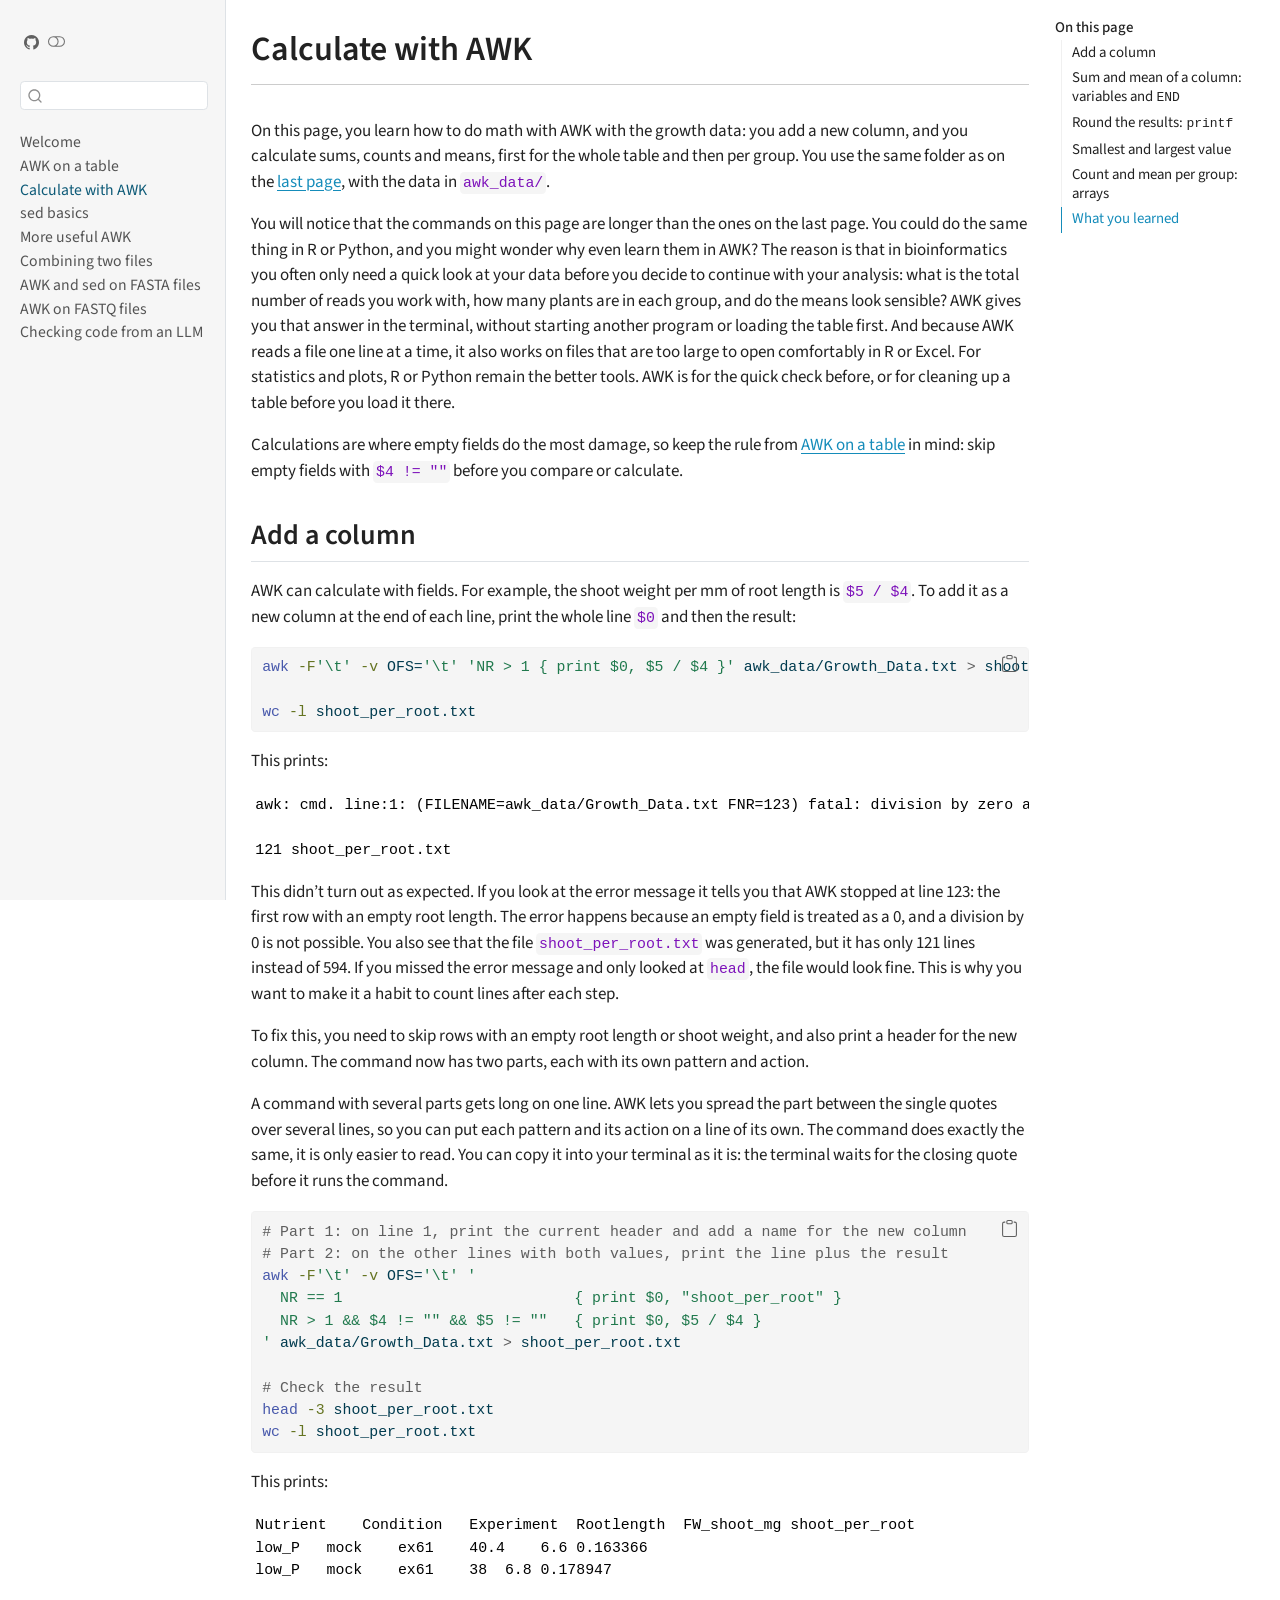
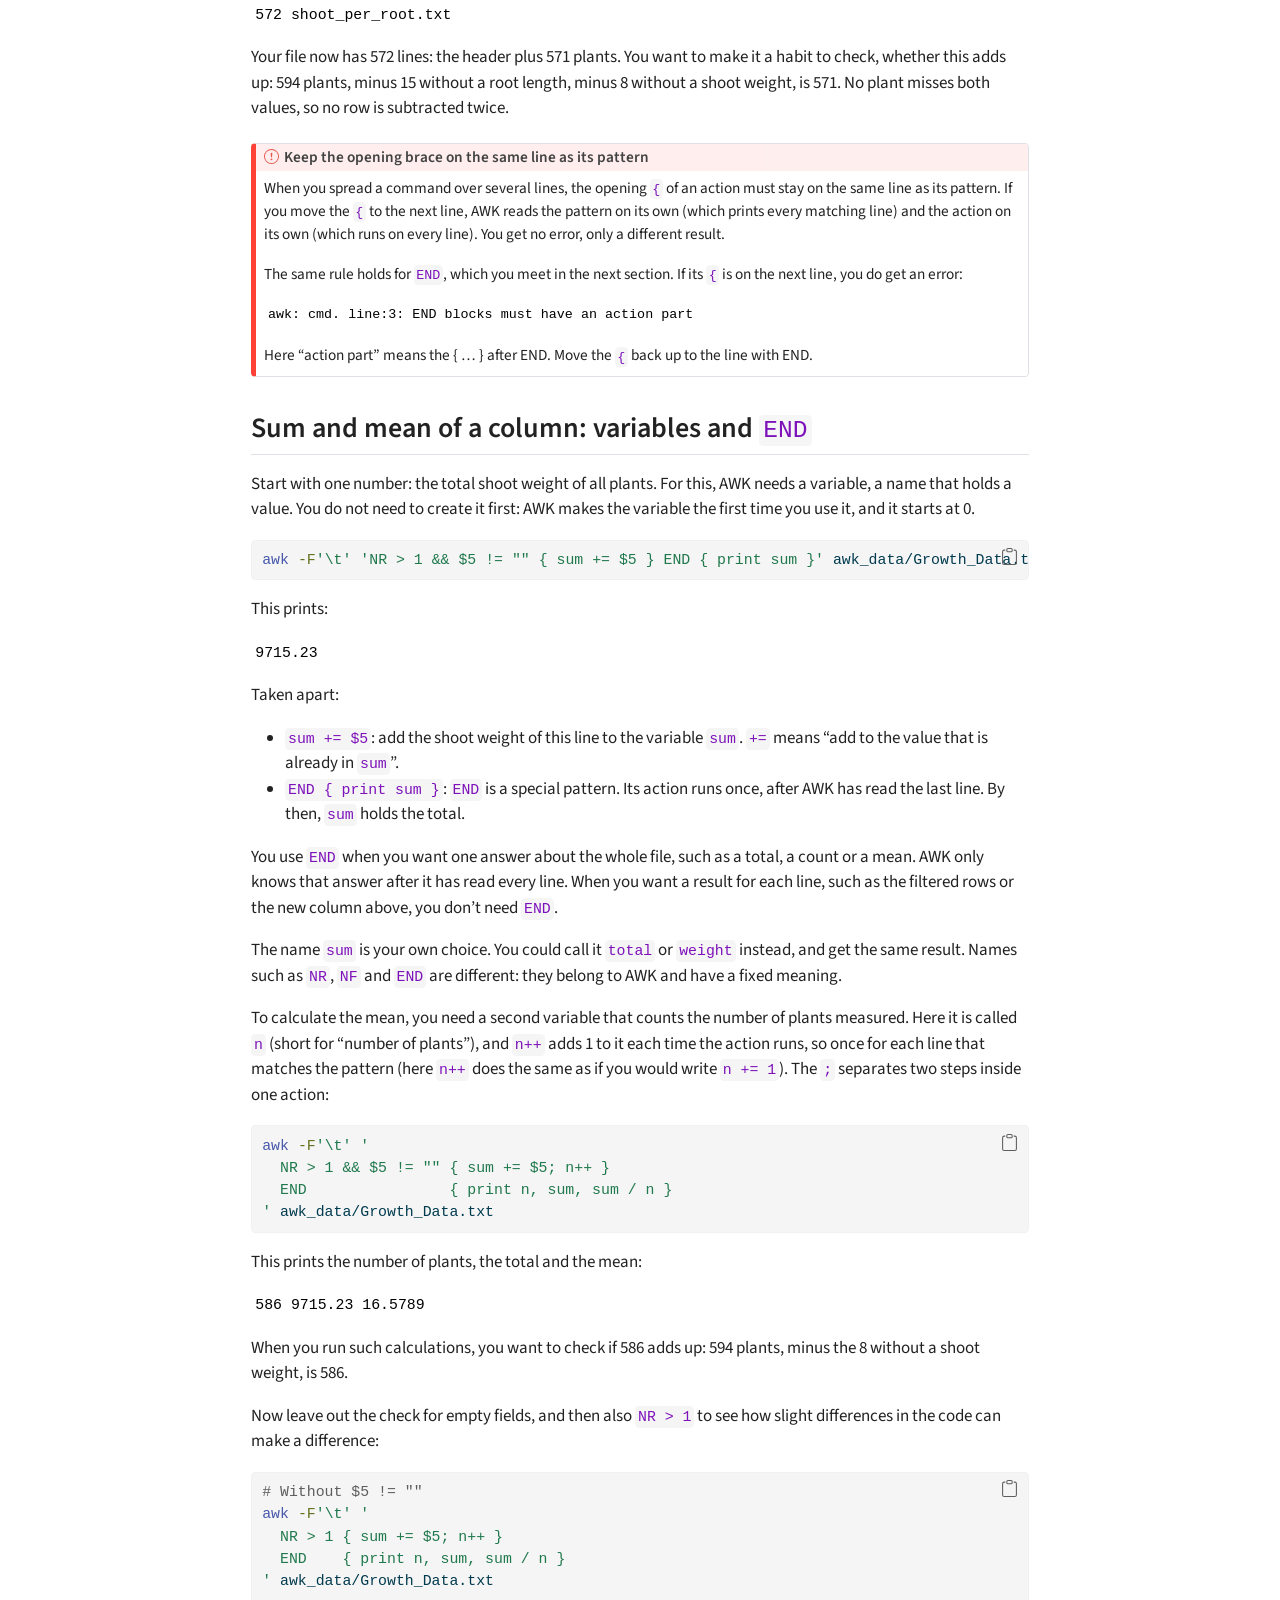
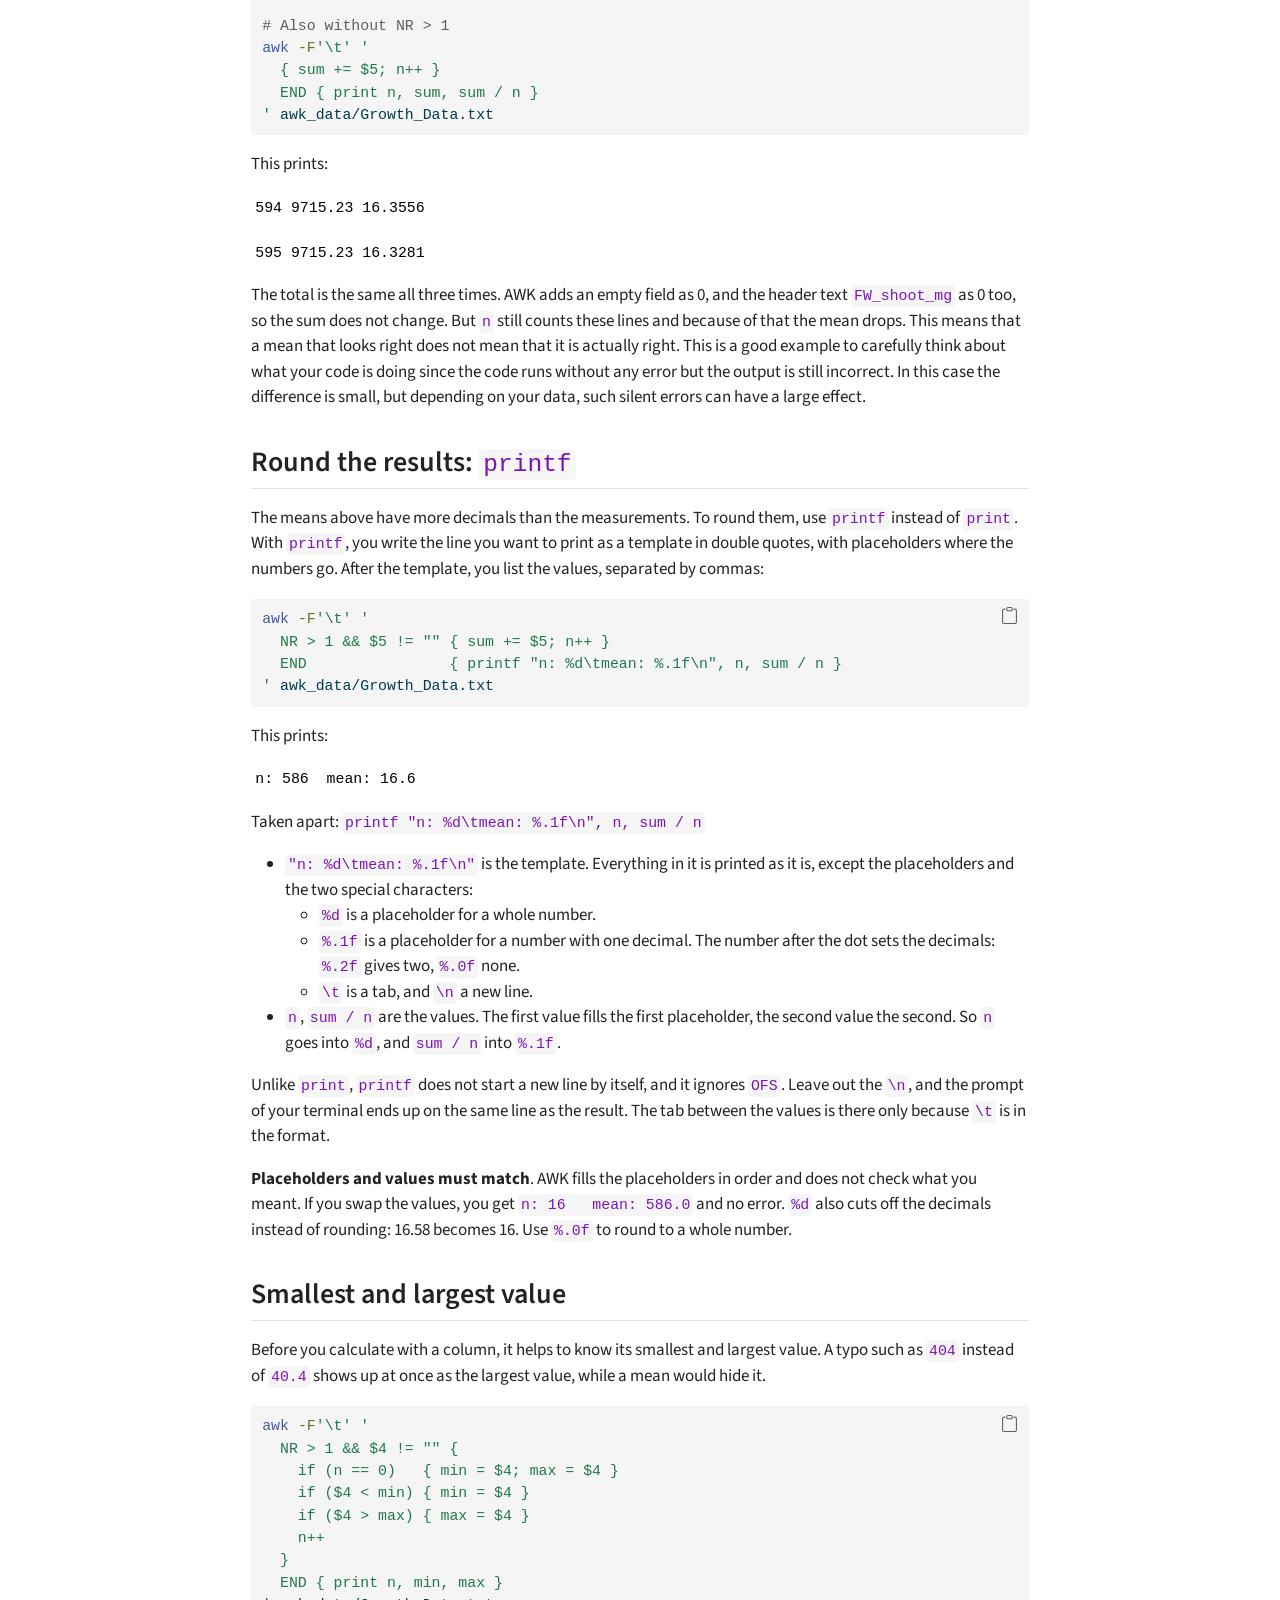
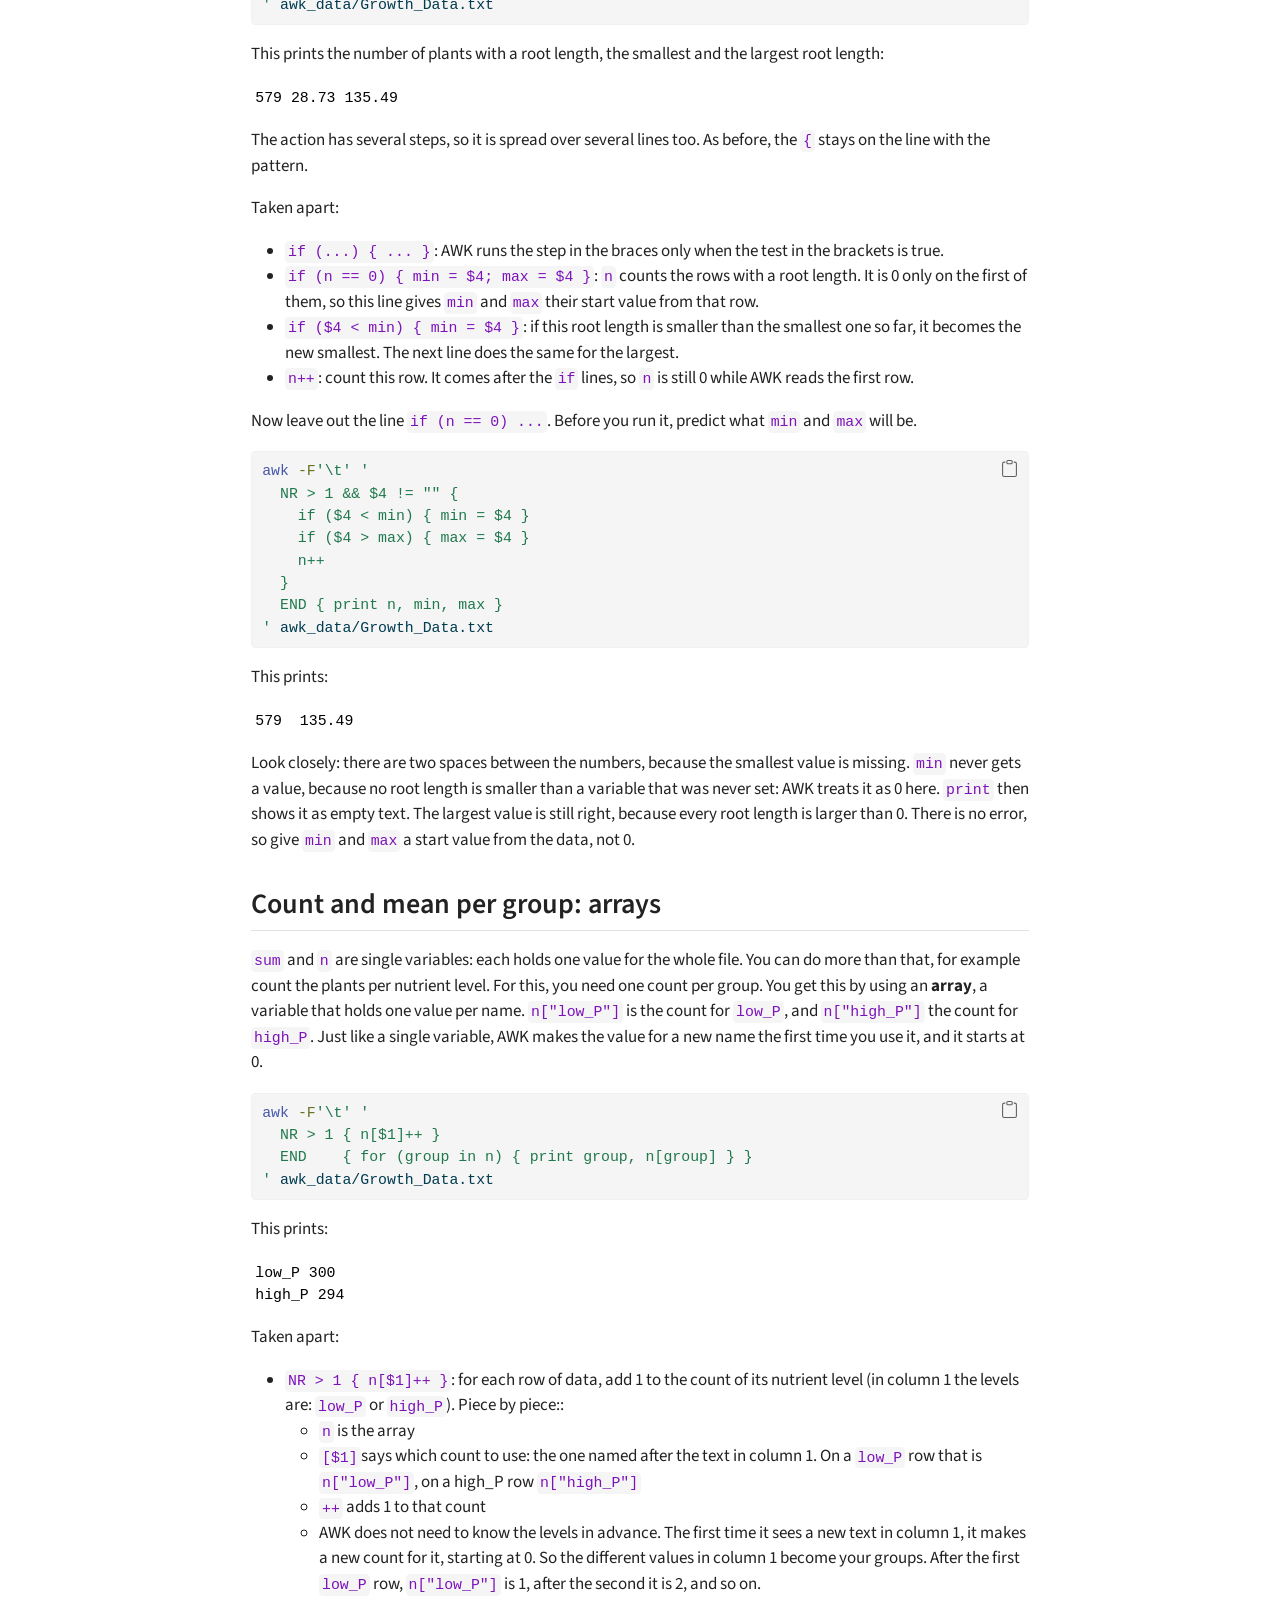
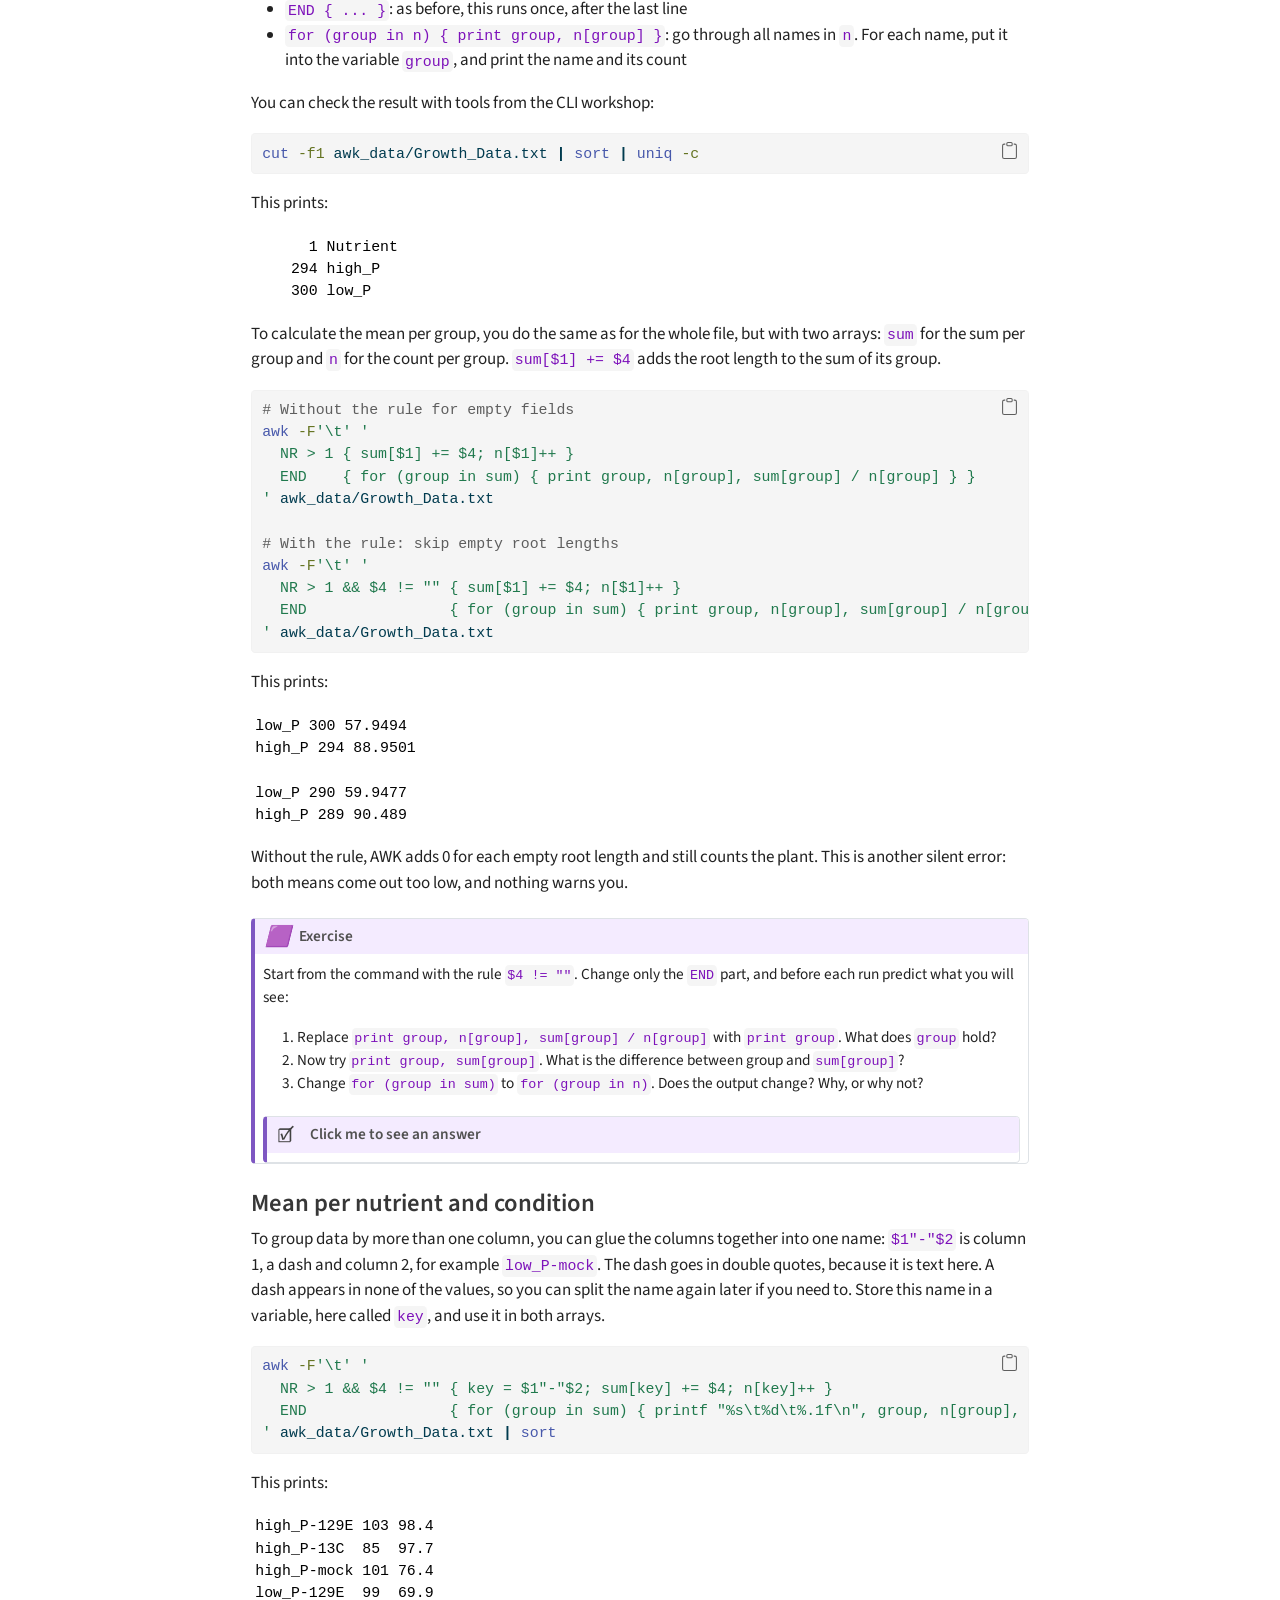
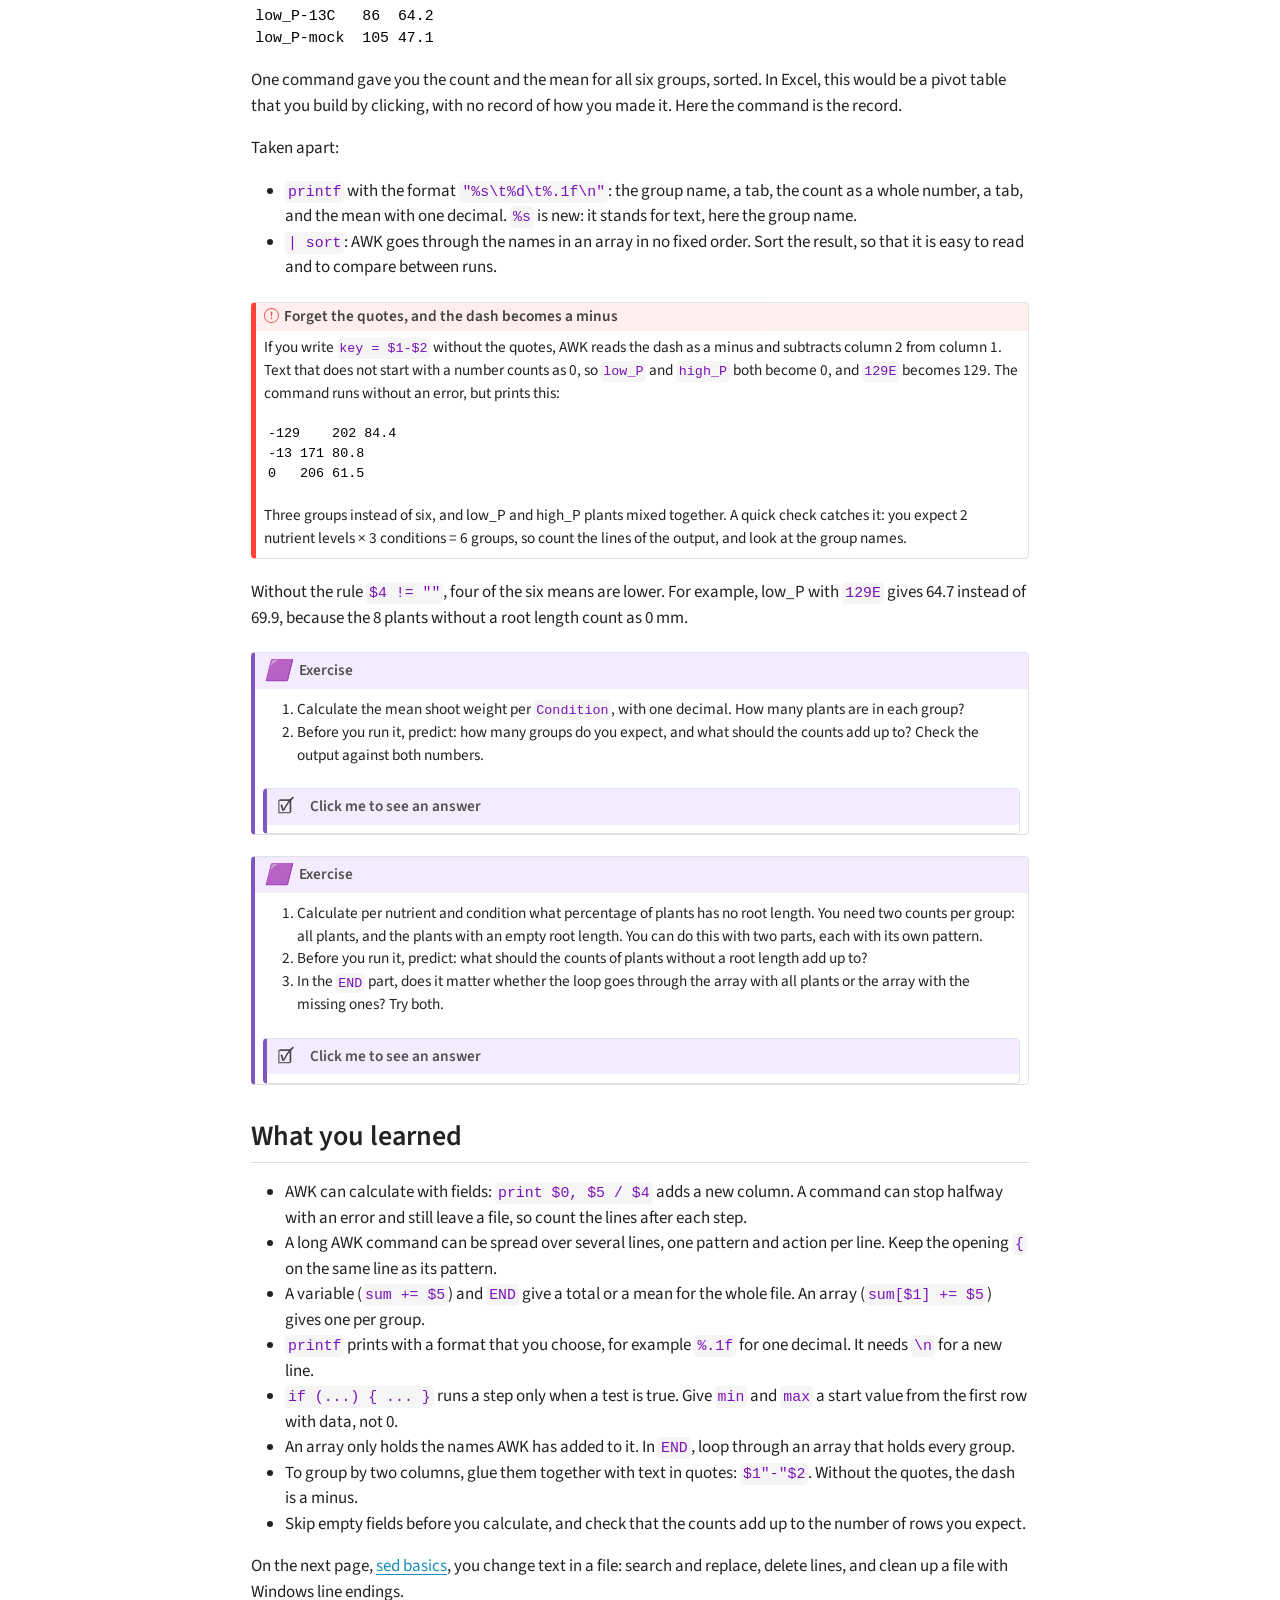
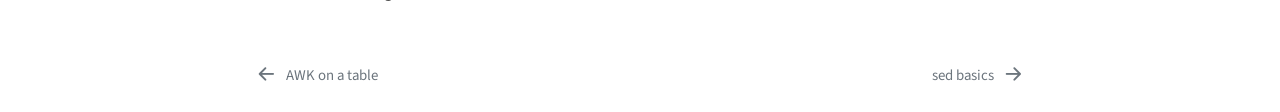
==== commit 5eb6fdbb: "Further work on tutorial: - Add page on fastq files and modulo - Continue reading for clarity" ====
--- a/docs/source/awk_calc.html
+++ b/docs/source/awk_calc.html
@@ -356,6 +356,12 @@
 </li>
         <li class="sidebar-item">
   <div class="sidebar-item-container"> 
+  <a href="../source/awk_fastq.html" class="sidebar-item-text sidebar-link">
+ <span class="menu-text">AWK on FASTQ files</span></a>
+  </div>
+</li>
+        <li class="sidebar-item">
+  <div class="sidebar-item-container"> 
   <a href="../source/check_llm_code.html" class="sidebar-item-text sidebar-link">
  <span class="menu-text">Checking code from an LLM</span></a>
   </div>
@@ -372,7 +378,7 @@
   <ul>
   <li><a href="#add-a-column" id="toc-add-a-column" class="nav-link active" data-scroll-target="#add-a-column">Add a column</a></li>
   <li><a href="#sum-and-mean-of-a-column-variables-and-end" id="toc-sum-and-mean-of-a-column-variables-and-end" class="nav-link" data-scroll-target="#sum-and-mean-of-a-column-variables-and-end">Sum and mean of a column: variables and <code>END</code></a></li>
-  <li><a href="#nicer-printing-of-results-printf" id="toc-nicer-printing-of-results-printf" class="nav-link" data-scroll-target="#nicer-printing-of-results-printf">Nicer printing of results: <code>printf</code></a></li>
+  <li><a href="#round-the-results-printf" id="toc-round-the-results-printf" class="nav-link" data-scroll-target="#round-the-results-printf">Round the results: <code>printf</code></a></li>
   <li><a href="#smallest-and-largest-value" id="toc-smallest-and-largest-value" class="nav-link" data-scroll-target="#smallest-and-largest-value">Smallest and largest value</a></li>
   <li><a href="#count-and-mean-per-group-arrays" id="toc-count-and-mean-per-group-arrays" class="nav-link" data-scroll-target="#count-and-mean-per-group-arrays">Count and mean per group: arrays</a>
   <ul class="collapse">
@@ -504,8 +510,8 @@
 595 9715.23 16.3281</code></pre>
 <p>The total is the same all three times. AWK adds an empty field as 0, and the header text <code>FW_shoot_mg</code> as 0 too, so the sum does not change. But <code>n</code> still counts these lines and because of that the mean drops. This means that a mean that looks right does not mean that it is actually right. This is a good example to carefully think about what your code is doing since the code runs without any error but the output is still incorrect. In this case the difference is small, but depending on your data, such silent errors can have a large effect.</p>
 </section>
-<section id="nicer-printing-of-results-printf" class="level2">
-<h2 class="anchored" data-anchor-id="nicer-printing-of-results-printf">Nicer printing of results: <code>printf</code></h2>
+<section id="round-the-results-printf" class="level2">
+<h2 class="anchored" data-anchor-id="round-the-results-printf">Round the results: <code>printf</code></h2>
 <p>The means above have more decimals than the measurements. To round them, use <code>printf</code> instead of <code>print</code>. With <code>printf</code>, you write the line you want to print as a template in double quotes, with placeholders where the numbers go. After the template, you list the values, separated by commas:</p>
 <div class="cell">
 <div class="code-copy-outer-scaffold"><div class="sourceCode cell-code" id="cb12"><pre class="sourceCode bash code-with-copy"><code class="sourceCode bash"><span id="cb12-1"><a href="#cb12-1" aria-hidden="true" tabindex="-1"></a><span class="fu">awk</span> <span class="at">-F</span><span class="st">'\t'</span> <span class="st">'</span></span>
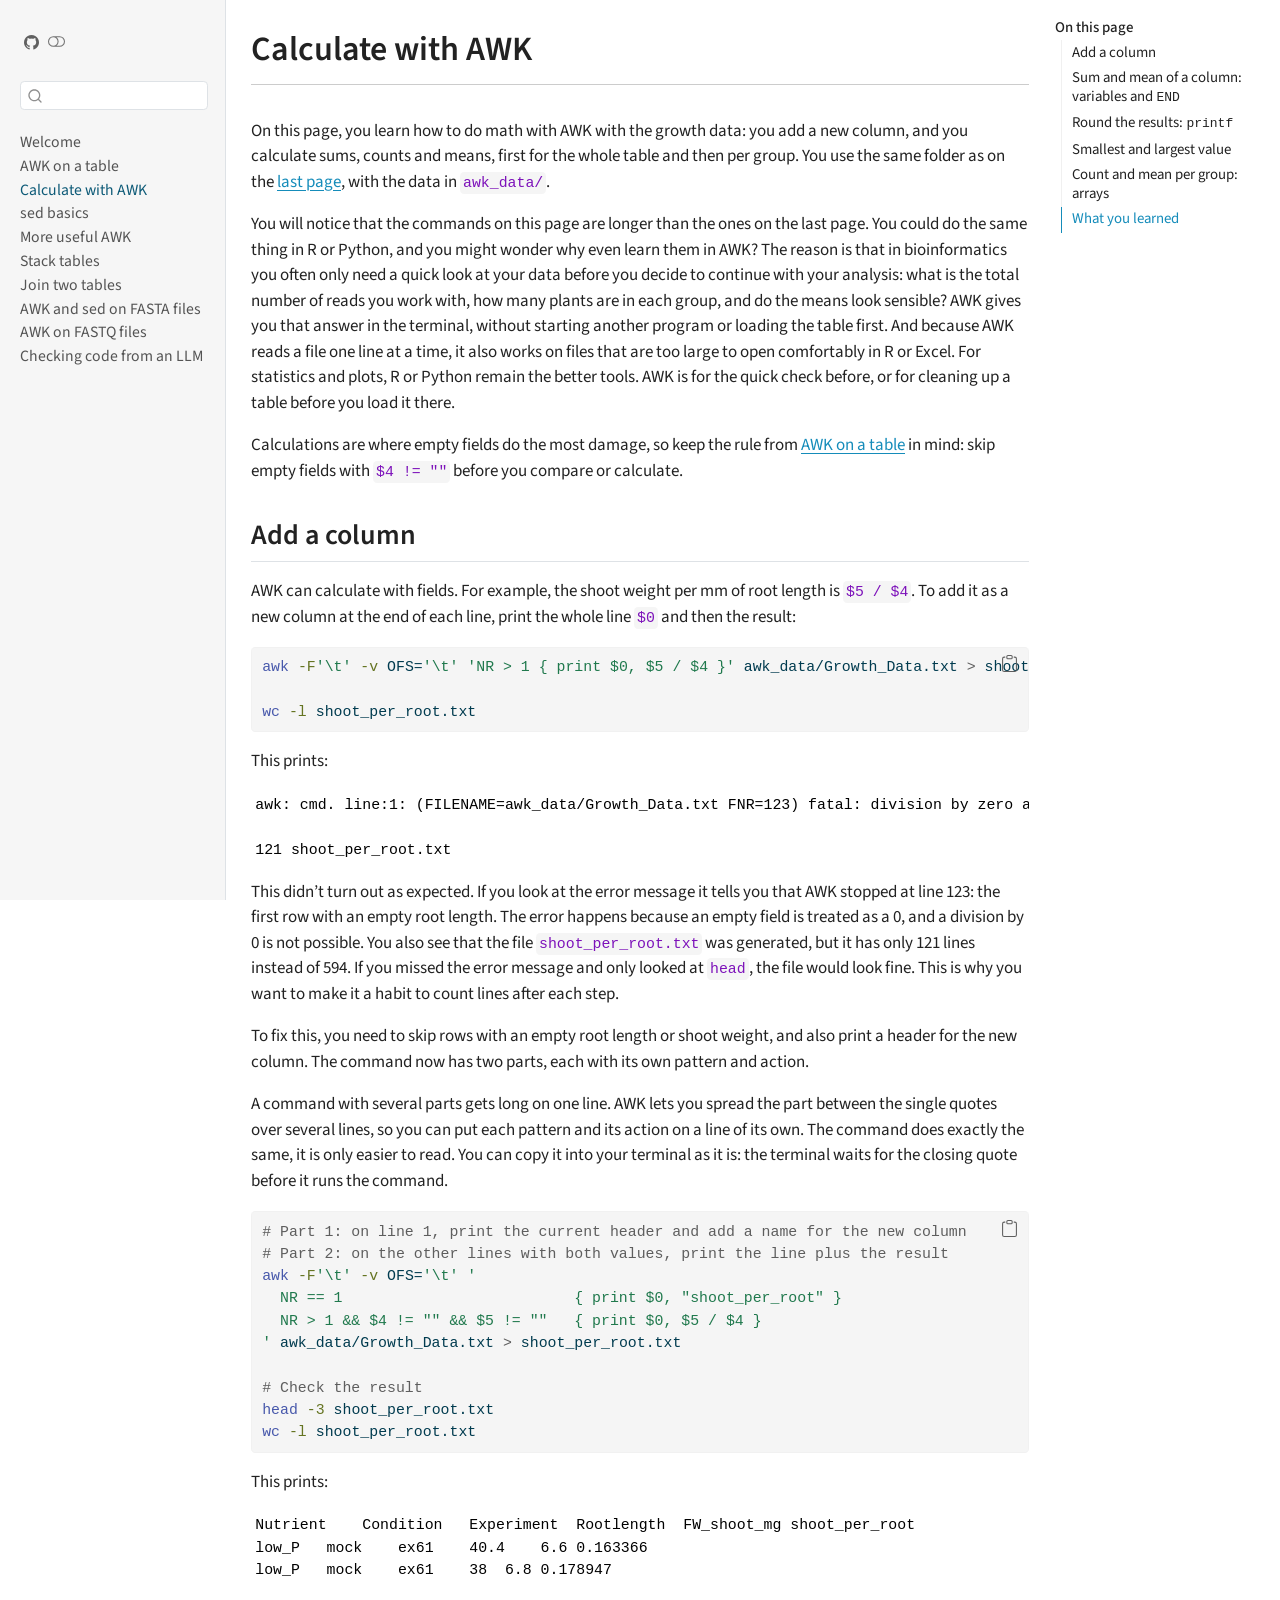
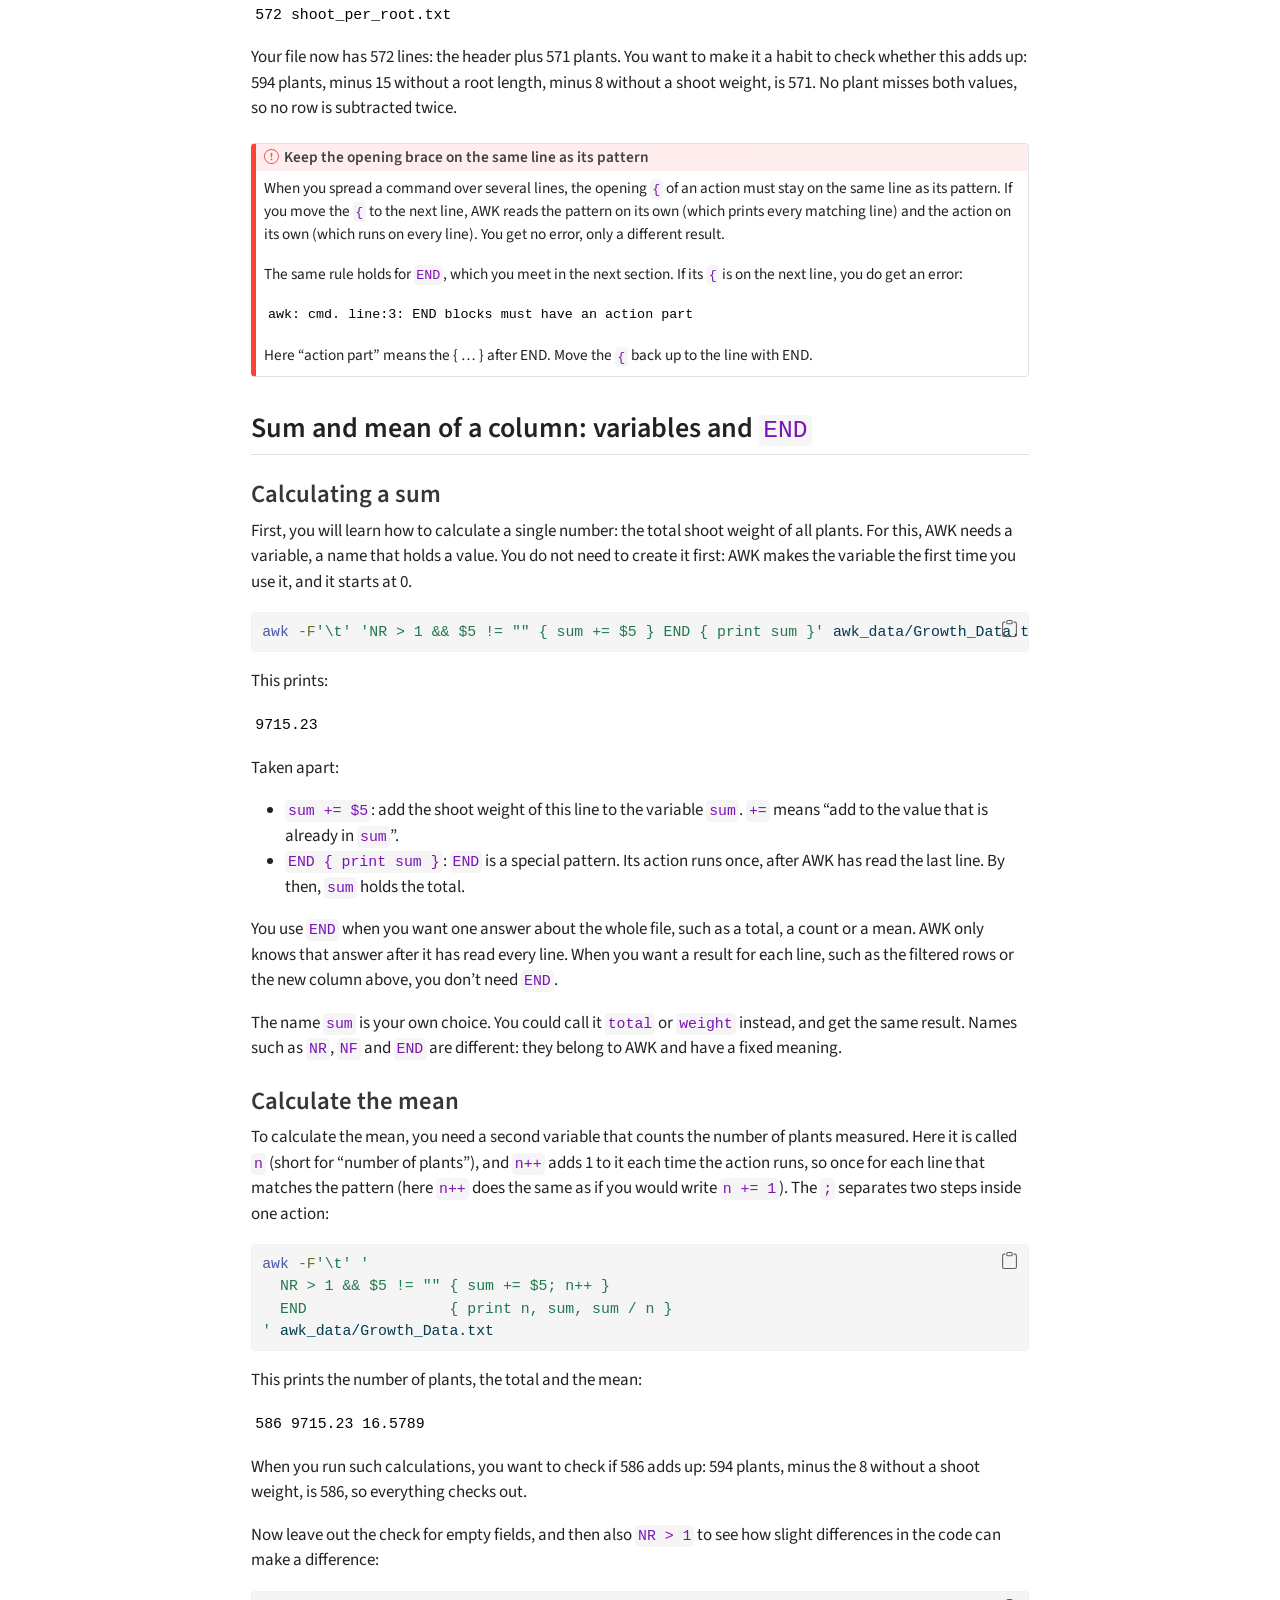
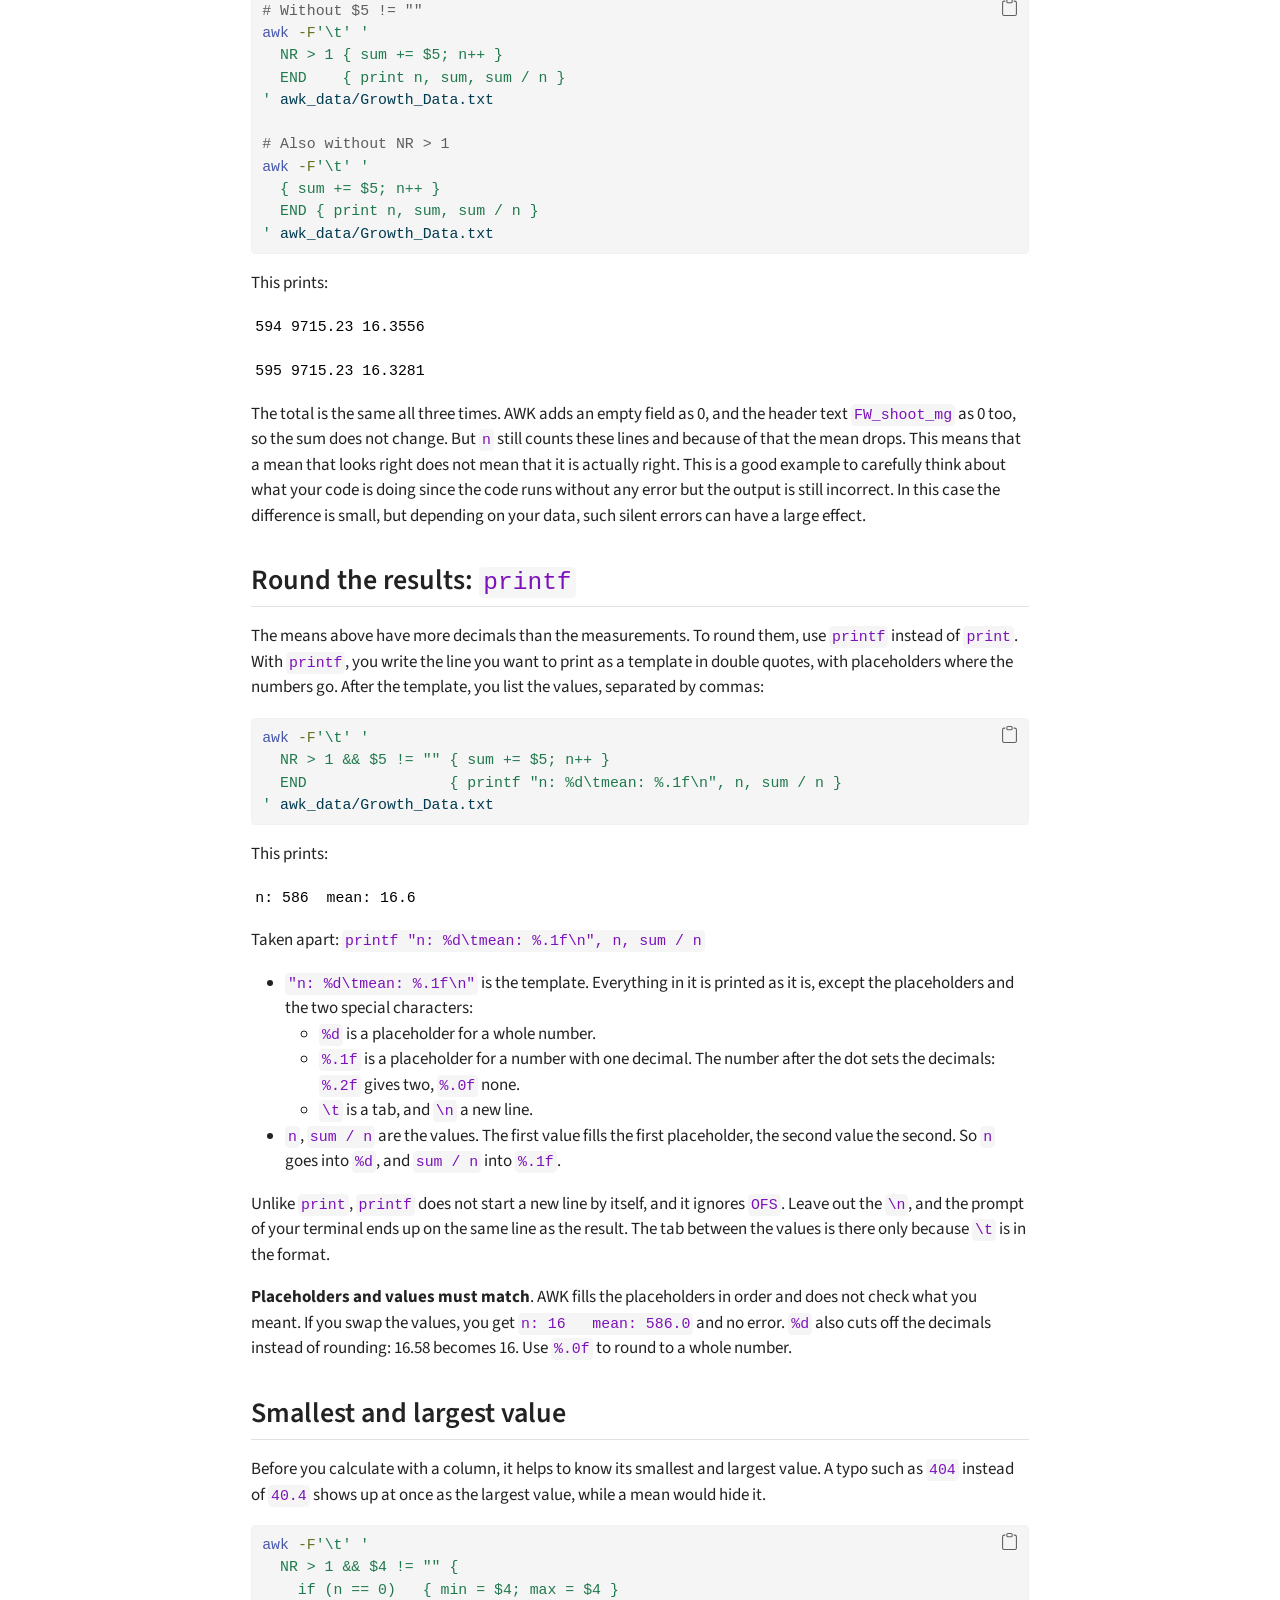
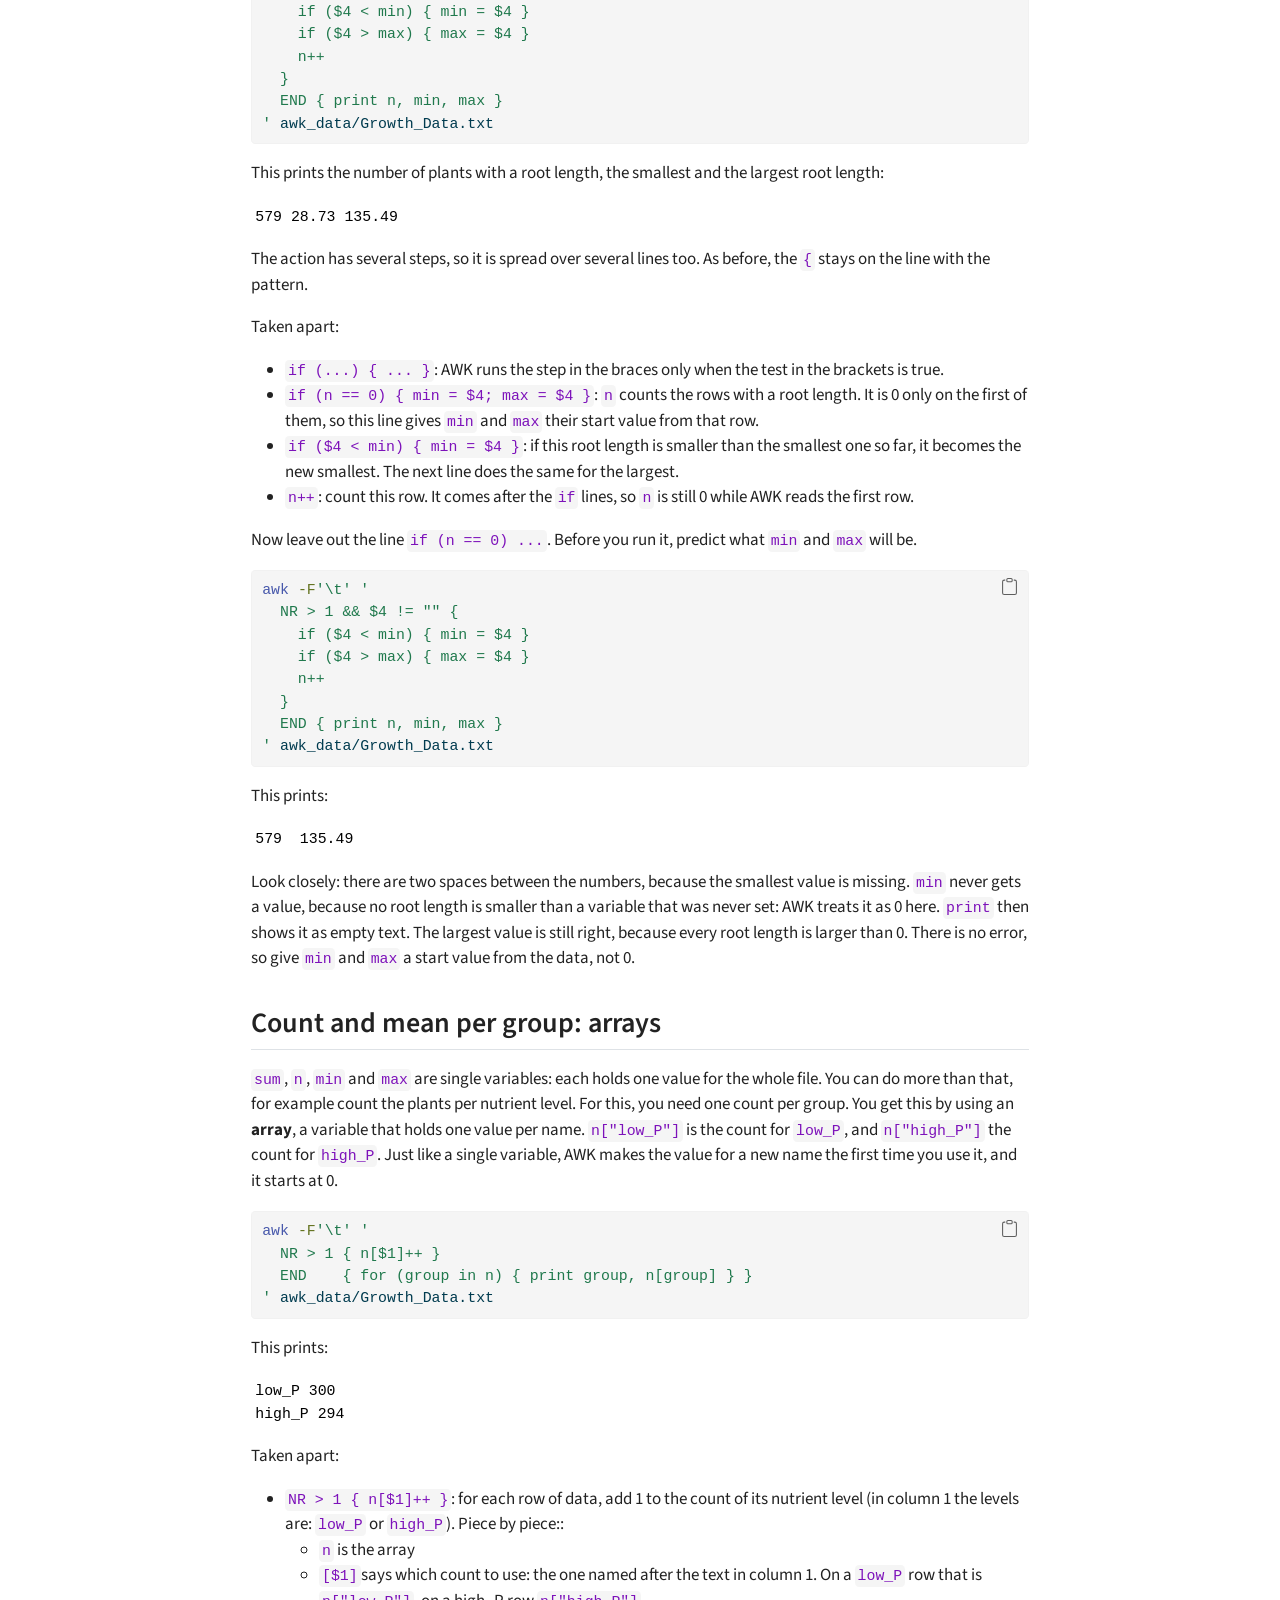
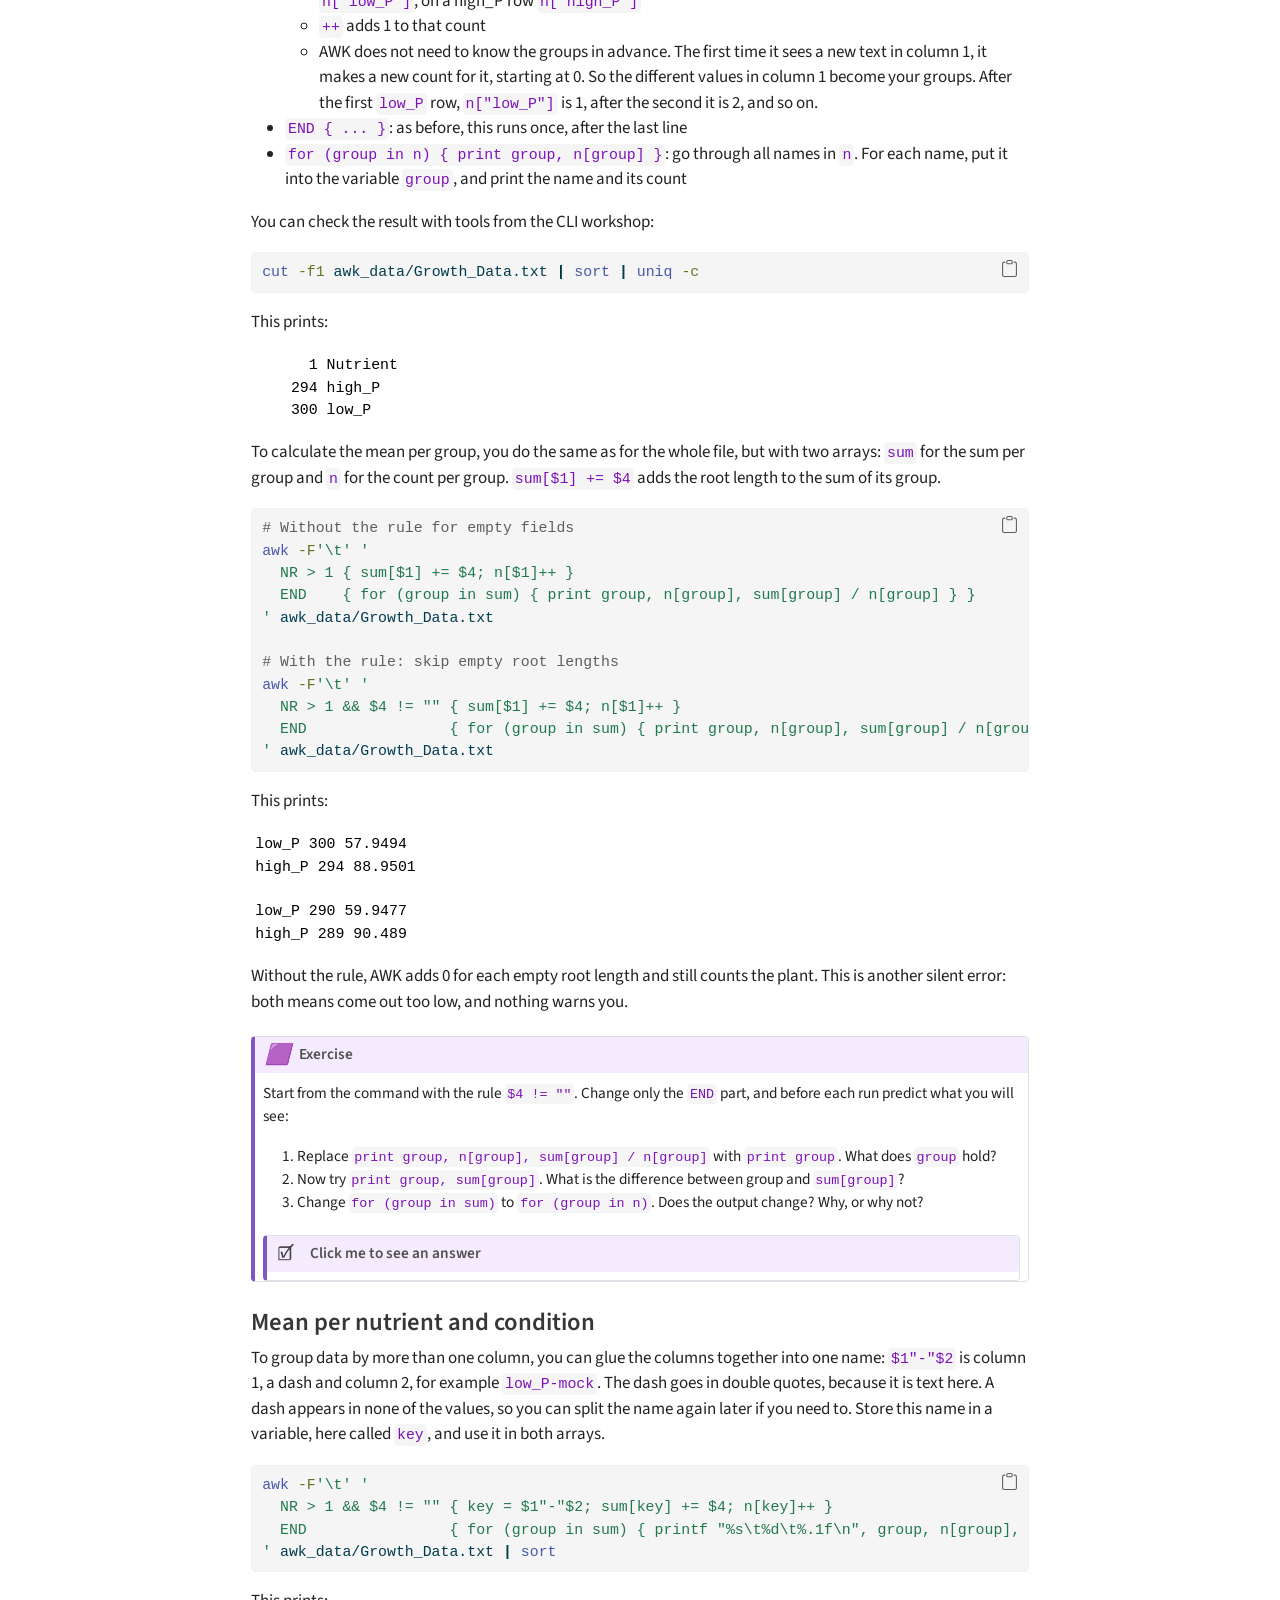
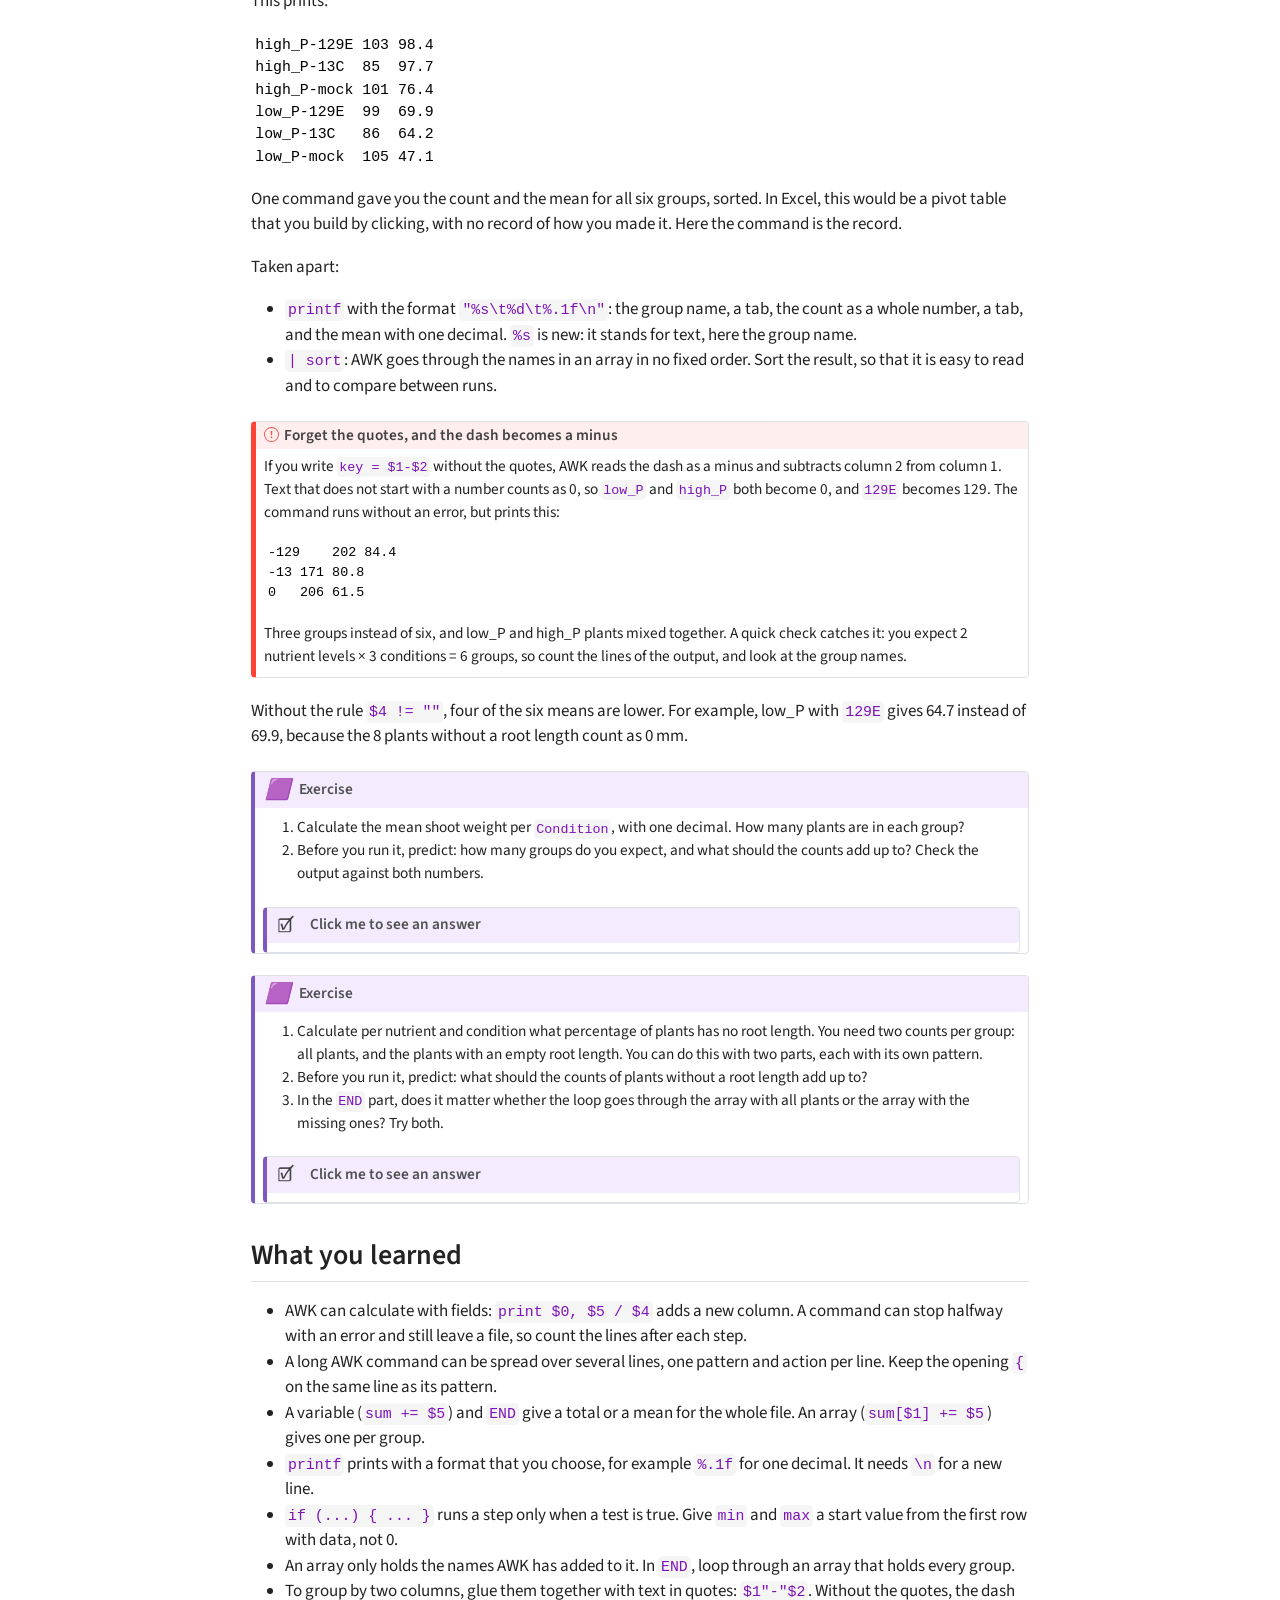
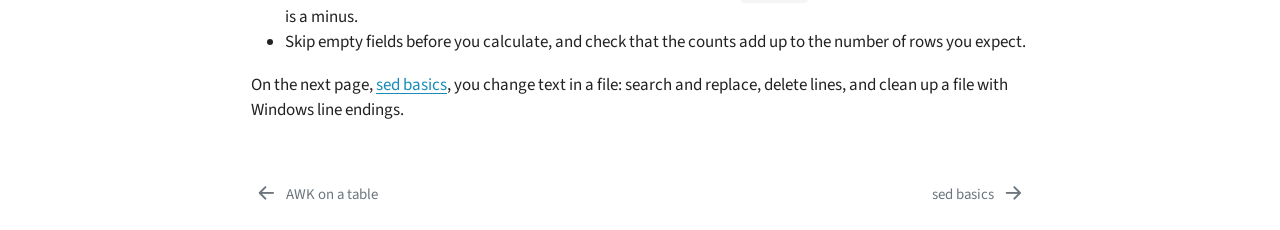
==== commit 88a37c9a: "add page for stacking tables" ====
--- a/docs/source/awk_calc.html
+++ b/docs/source/awk_calc.html
@@ -344,8 +344,14 @@
 </li>
         <li class="sidebar-item">
   <div class="sidebar-item-container"> 
+  <a href="../source/awk_combine.html" class="sidebar-item-text sidebar-link">
+ <span class="menu-text">Stack tables</span></a>
+  </div>
+</li>
+        <li class="sidebar-item">
+  <div class="sidebar-item-container"> 
   <a href="../source/awk_join.html" class="sidebar-item-text sidebar-link">
- <span class="menu-text">Combining two files</span></a>
+ <span class="menu-text">Join two tables</span></a>
   </div>
 </li>
         <li class="sidebar-item">
@@ -377,7 +383,11 @@
    
   <ul>
   <li><a href="#add-a-column" id="toc-add-a-column" class="nav-link active" data-scroll-target="#add-a-column">Add a column</a></li>
-  <li><a href="#sum-and-mean-of-a-column-variables-and-end" id="toc-sum-and-mean-of-a-column-variables-and-end" class="nav-link" data-scroll-target="#sum-and-mean-of-a-column-variables-and-end">Sum and mean of a column: variables and <code>END</code></a></li>
+  <li><a href="#sum-and-mean-of-a-column-variables-and-end" id="toc-sum-and-mean-of-a-column-variables-and-end" class="nav-link" data-scroll-target="#sum-and-mean-of-a-column-variables-and-end">Sum and mean of a column: variables and <code>END</code></a>
+  <ul class="collapse">
+  <li><a href="#calculating-a-sum" id="toc-calculating-a-sum" class="nav-link" data-scroll-target="#calculating-a-sum">Calculating a sum</a></li>
+  <li><a href="#calculate-the-mean" id="toc-calculate-the-mean" class="nav-link" data-scroll-target="#calculate-the-mean">Calculate the mean</a></li>
+  </ul></li>
   <li><a href="#round-the-results-printf" id="toc-round-the-results-printf" class="nav-link" data-scroll-target="#round-the-results-printf">Round the results: <code>printf</code></a></li>
   <li><a href="#smallest-and-largest-value" id="toc-smallest-and-largest-value" class="nav-link" data-scroll-target="#smallest-and-largest-value">Smallest and largest value</a></li>
   <li><a href="#count-and-mean-per-group-arrays" id="toc-count-and-mean-per-group-arrays" class="nav-link" data-scroll-target="#count-and-mean-per-group-arrays">Count and mean per group: arrays</a>
@@ -447,7 +457,7 @@
 low_P   mock    ex61    38  6.8 0.178947
 
 572 shoot_per_root.txt</code></pre>
-<p>Your file now has 572 lines: the header plus 571 plants. You want to make it a habit to check, whether this adds up: 594 plants, minus 15 without a root length, minus 8 without a shoot weight, is 571. No plant misses both values, so no row is subtracted twice.</p>
+<p>Your file now has 572 lines: the header plus 571 plants. You want to make it a habit to check whether this adds up: 594 plants, minus 15 without a root length, minus 8 without a shoot weight, is 571. No plant misses both values, so no row is subtracted twice.</p>
 <div class="callout callout-style-default callout-important callout-titled" title="Keep the opening brace on the same line as its pattern">
 <div class="callout-header d-flex align-content-center">
 <div class="callout-icon-container">
@@ -467,7 +477,9 @@
 </section>
 <section id="sum-and-mean-of-a-column-variables-and-end" class="level2">
 <h2 class="anchored" data-anchor-id="sum-and-mean-of-a-column-variables-and-end">Sum and mean of a column: variables and <code>END</code></h2>
-<p>Start with one number: the total shoot weight of all plants. For this, AWK needs a variable, a name that holds a value. You do not need to create it first: AWK makes the variable the first time you use it, and it starts at 0.</p>
+<section id="calculating-a-sum" class="level3">
+<h3 class="anchored" data-anchor-id="calculating-a-sum">Calculating a sum</h3>
+<p>First, you will learn how to calculate a single number: the total shoot weight of all plants. For this, AWK needs a variable, a name that holds a value. You do not need to create it first: AWK makes the variable the first time you use it, and it starts at 0.</p>
 <div class="cell">
 <div class="code-copy-outer-scaffold"><div class="sourceCode cell-code" id="cb6"><pre class="sourceCode bash code-with-copy"><code class="sourceCode bash"><span id="cb6-1"><a href="#cb6-1" aria-hidden="true" tabindex="-1"></a><span class="fu">awk</span> <span class="at">-F</span><span class="st">'\t'</span> <span class="st">'NR &gt; 1 &amp;&amp; $5 != "" { sum += $5 } END { print sum }'</span> awk_data/Growth_Data.txt</span></code></pre></div><button title="Copy to Clipboard" class="code-copy-button"><i class="bi"></i></button></div>
 </div>
@@ -480,6 +492,9 @@
 </ul>
 <p>You use <code>END</code> when you want one answer about the whole file, such as a total, a count or a mean. AWK only knows that answer after it has read every line. When you want a result for each line, such as the filtered rows or the new column above, you don’t need <code>END</code>.</p>
 <p>The name <code>sum</code> is your own choice. You could call it <code>total</code> or <code>weight</code> instead, and get the same result. Names such as <code>NR</code>, <code>NF</code> and <code>END</code> are different: they belong to AWK and have a fixed meaning.</p>
+</section>
+<section id="calculate-the-mean" class="level3">
+<h3 class="anchored" data-anchor-id="calculate-the-mean">Calculate the mean</h3>
 <p>To calculate the mean, you need a second variable that counts the number of plants measured. Here it is called <code>n</code> (short for “number of plants”), and <code>n++</code> adds 1 to it each time the action runs, so once for each line that matches the pattern (here <code>n++</code> does the same as if you would write <code>n += 1</code>). The <code>;</code> separates two steps inside one action:</p>
 <div class="cell">
 <div class="code-copy-outer-scaffold"><div class="sourceCode cell-code" id="cb8"><pre class="sourceCode bash code-with-copy"><code class="sourceCode bash"><span id="cb8-1"><a href="#cb8-1" aria-hidden="true" tabindex="-1"></a><span class="fu">awk</span> <span class="at">-F</span><span class="st">'\t'</span> <span class="st">'</span></span>
@@ -489,7 +504,7 @@
 </div>
 <p>This prints the number of plants, the total and the mean:</p>
 <pre><code>586 9715.23 16.5789</code></pre>
-<p>When you run such calculations, you want to check if 586 adds up: 594 plants, minus the 8 without a shoot weight, is 586.</p>
+<p>When you run such calculations, you want to check if 586 adds up: 594 plants, minus the 8 without a shoot weight, is 586, so everything checks out.</p>
 <p>Now leave out the check for empty fields, and then also <code>NR &gt; 1</code> to see how slight differences in the code can make a difference:</p>
 <div class="cell">
 <div class="code-copy-outer-scaffold"><div class="sourceCode cell-code" id="cb10"><pre class="sourceCode bash code-with-copy"><code class="sourceCode bash"><span id="cb10-1"><a href="#cb10-1" aria-hidden="true" tabindex="-1"></a><span class="co"># Without $5 != ""</span></span>
@@ -509,6 +524,7 @@
 
 595 9715.23 16.3281</code></pre>
 <p>The total is the same all three times. AWK adds an empty field as 0, and the header text <code>FW_shoot_mg</code> as 0 too, so the sum does not change. But <code>n</code> still counts these lines and because of that the mean drops. This means that a mean that looks right does not mean that it is actually right. This is a good example to carefully think about what your code is doing since the code runs without any error but the output is still incorrect. In this case the difference is small, but depending on your data, such silent errors can have a large effect.</p>
+</section>
 </section>
 <section id="round-the-results-printf" class="level2">
 <h2 class="anchored" data-anchor-id="round-the-results-printf">Round the results: <code>printf</code></h2>
@@ -575,7 +591,7 @@
 </section>
 <section id="count-and-mean-per-group-arrays" class="level2">
 <h2 class="anchored" data-anchor-id="count-and-mean-per-group-arrays">Count and mean per group: arrays</h2>
-<p><code>sum</code> and <code>n</code> are single variables: each holds one value for the whole file. You can do more than that, for example count the plants per nutrient level. For this, you need one count per group. You get this by using an <strong>array</strong>, a variable that holds one value per name. <code>n["low_P"]</code> is the count for <code>low_P</code>, and <code>n["high_P"]</code> the count for <code>high_P</code>. Just like a single variable, AWK makes the value for a new name the first time you use it, and it starts at 0.</p>
+<p><code>sum</code>, <code>n</code>, <code>min</code> and <code>max</code> are single variables: each holds one value for the whole file. You can do more than that, for example count the plants per nutrient level. For this, you need one count per group. You get this by using an <strong>array</strong>, a variable that holds one value per name. <code>n["low_P"]</code> is the count for <code>low_P</code>, and <code>n["high_P"]</code> the count for <code>high_P</code>. Just like a single variable, AWK makes the value for a new name the first time you use it, and it starts at 0.</p>
 <div class="cell">
 <div class="code-copy-outer-scaffold"><div class="sourceCode cell-code" id="cb18"><pre class="sourceCode bash code-with-copy"><code class="sourceCode bash"><span id="cb18-1"><a href="#cb18-1" aria-hidden="true" tabindex="-1"></a><span class="fu">awk</span> <span class="at">-F</span><span class="st">'\t'</span> <span class="st">'</span></span>
 <span id="cb18-2"><a href="#cb18-2" aria-hidden="true" tabindex="-1"></a><span class="st">  NR &gt; 1 { n[$1]++ }</span></span>
@@ -592,7 +608,7 @@
 <li><code>n</code> is the array</li>
 <li><code>[$1]</code>says which count to use: the one named after the text in column 1. On a <code>low_P</code> row that is <code>n["low_P"]</code>, on a high_P row <code>n["high_P"]</code></li>
 <li><code>++</code> adds 1 to that count</li>
-<li>AWK does not need to know the levels in advance. The first time it sees a new text in column 1, it makes a new count for it, starting at 0. So the different values in column 1 become your groups. After the first <code>low_P</code> row, <code>n["low_P"]</code> is 1, after the second it is 2, and so on.</li>
+<li>AWK does not need to know the groups in advance. The first time it sees a new text in column 1, it makes a new count for it, starting at 0. So the different values in column 1 become your groups. After the first <code>low_P</code> row, <code>n["low_P"]</code> is 1, after the second it is 2, and so on.</li>
 </ul></li>
 <li><code>END { ... }</code>: as before, this runs once, after the last line</li>
 <li><code>for (group in n) { print group, n[group] }</code>: go through all names in <code>n</code>. For each name, put it into the variable <code>group</code>, and print the name and its count</li>
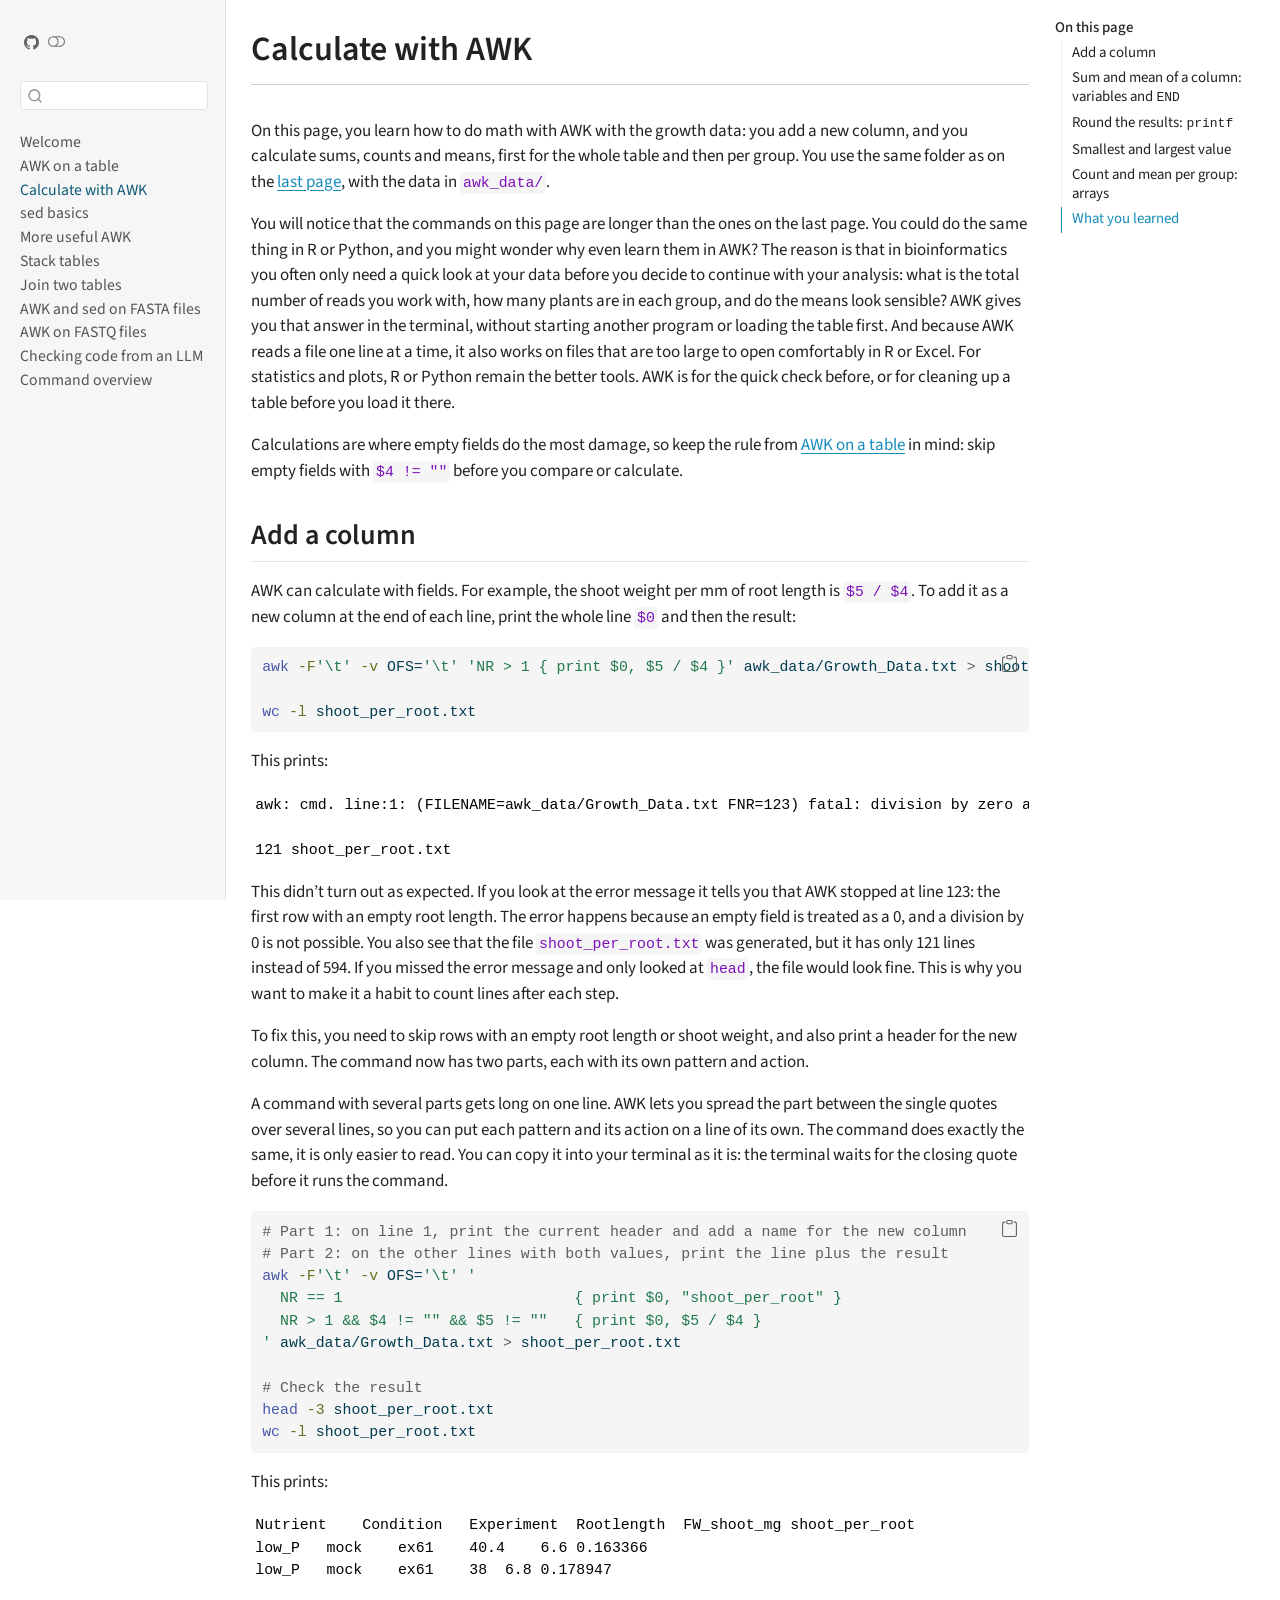
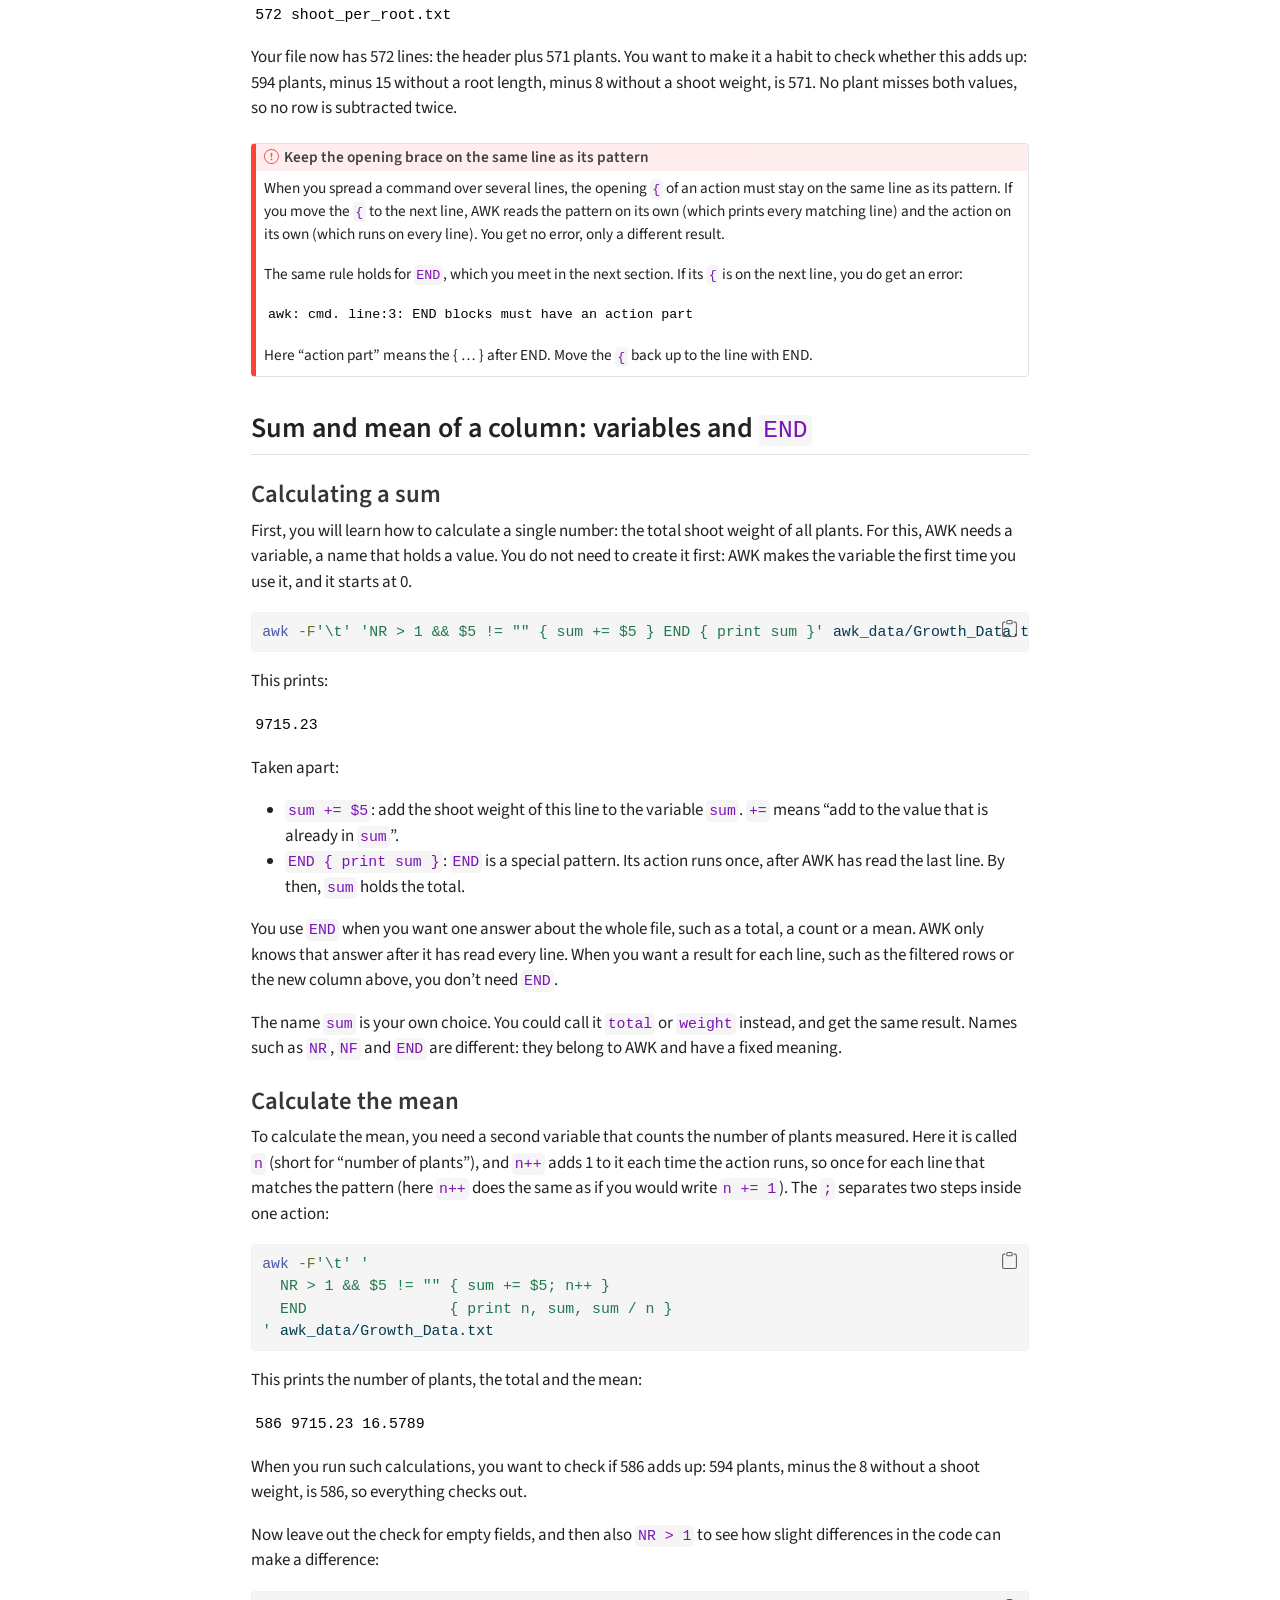
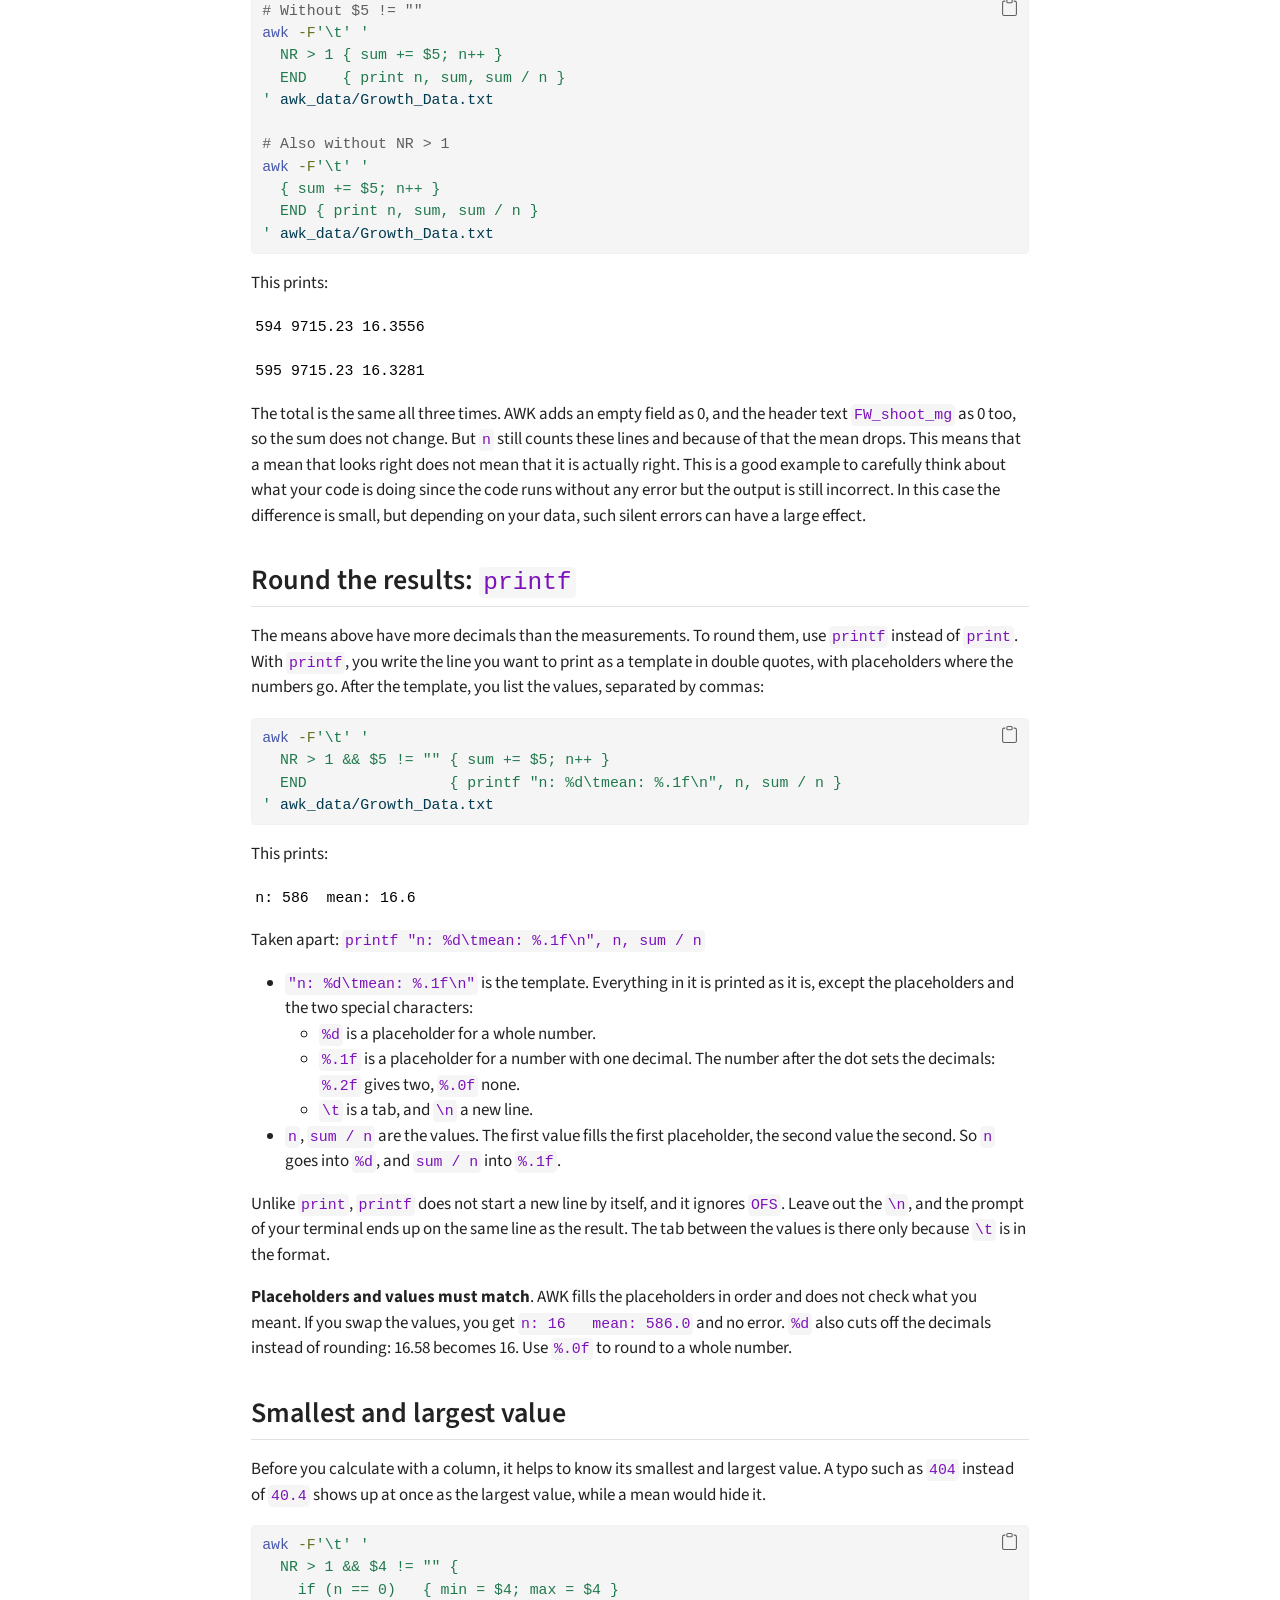
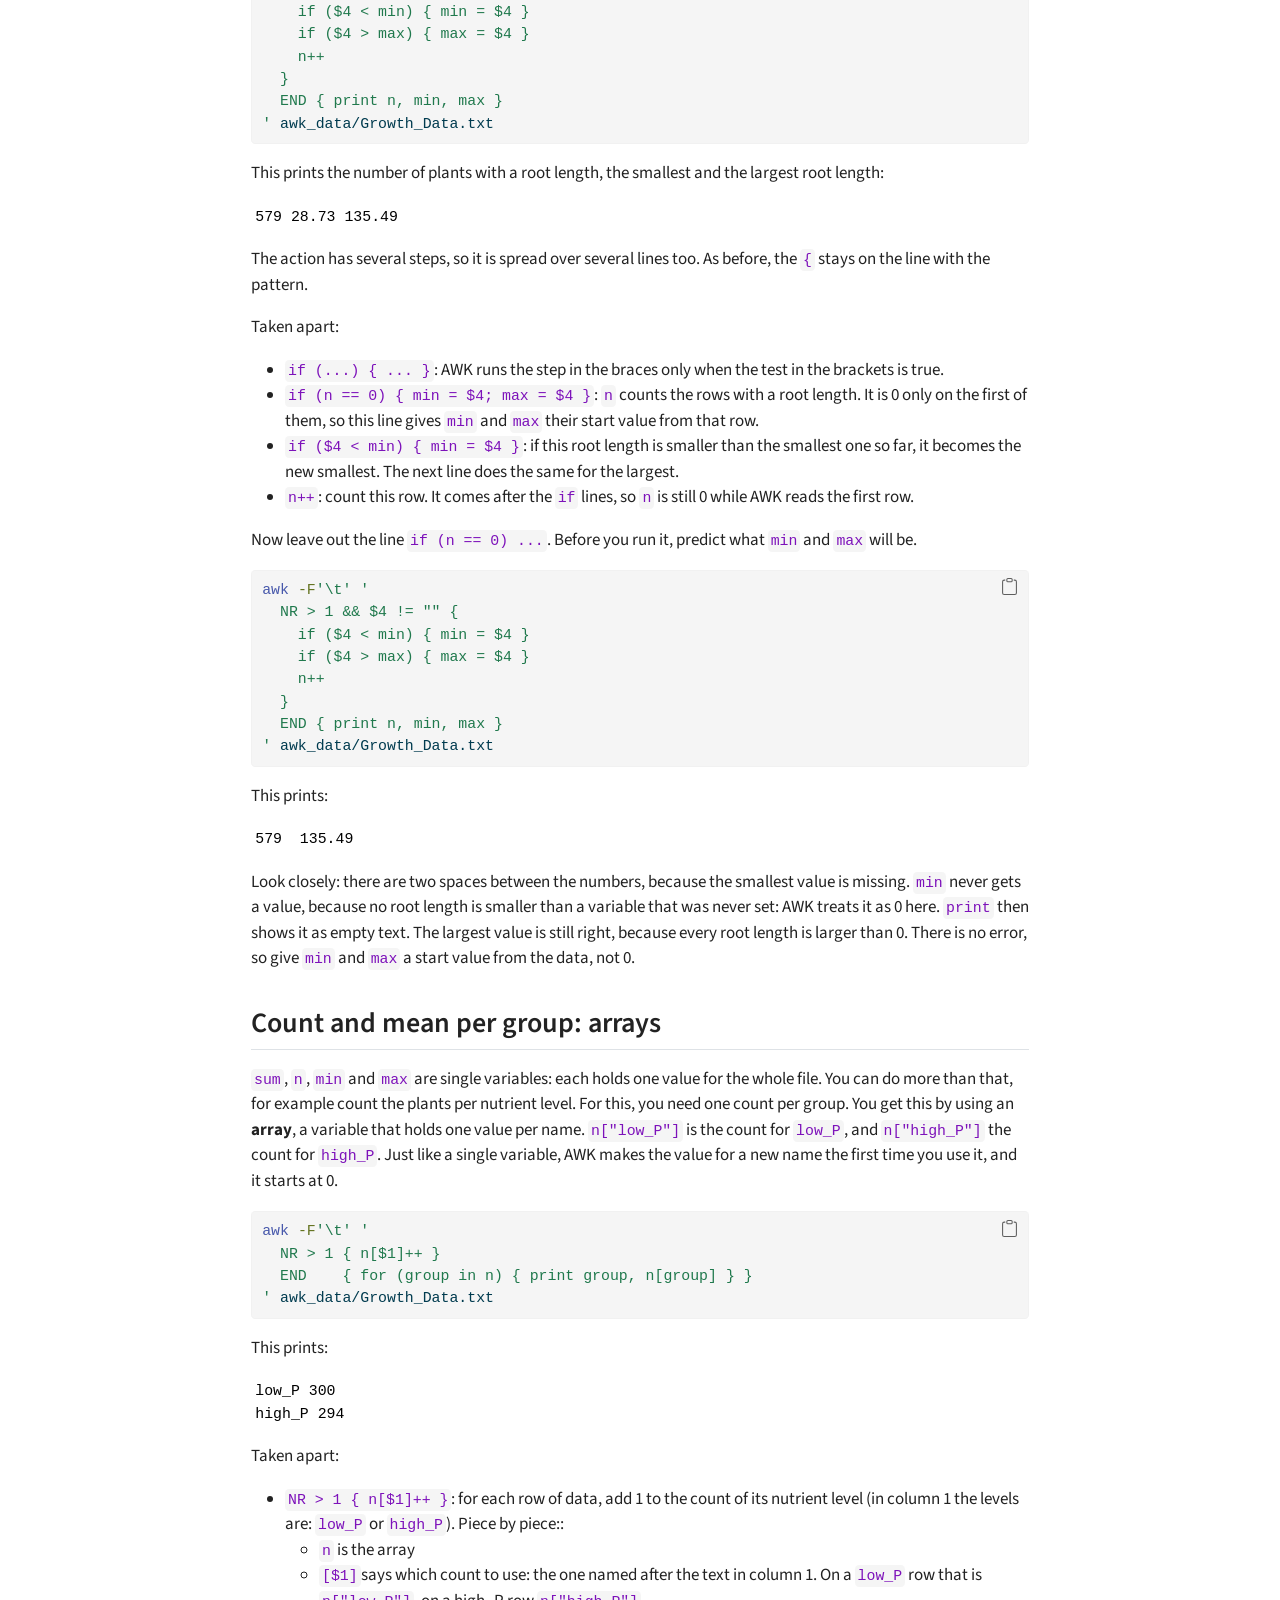
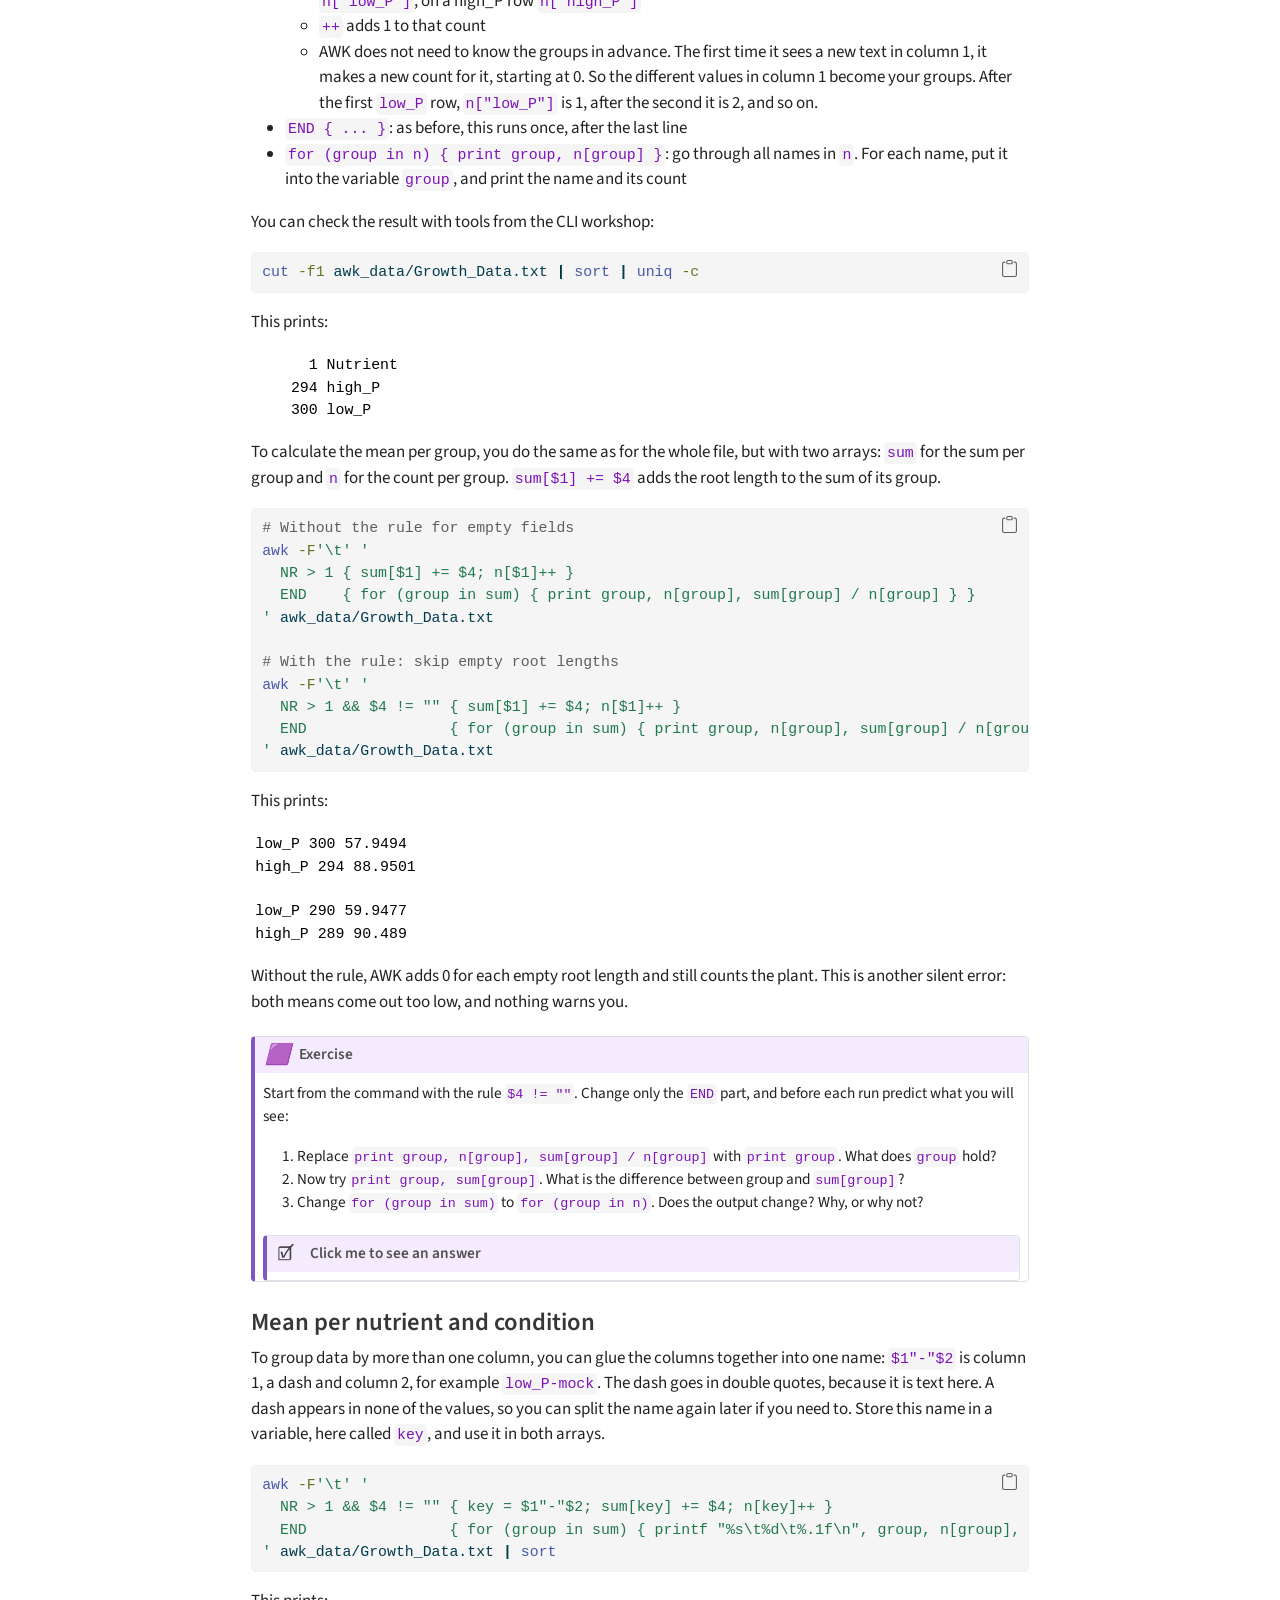
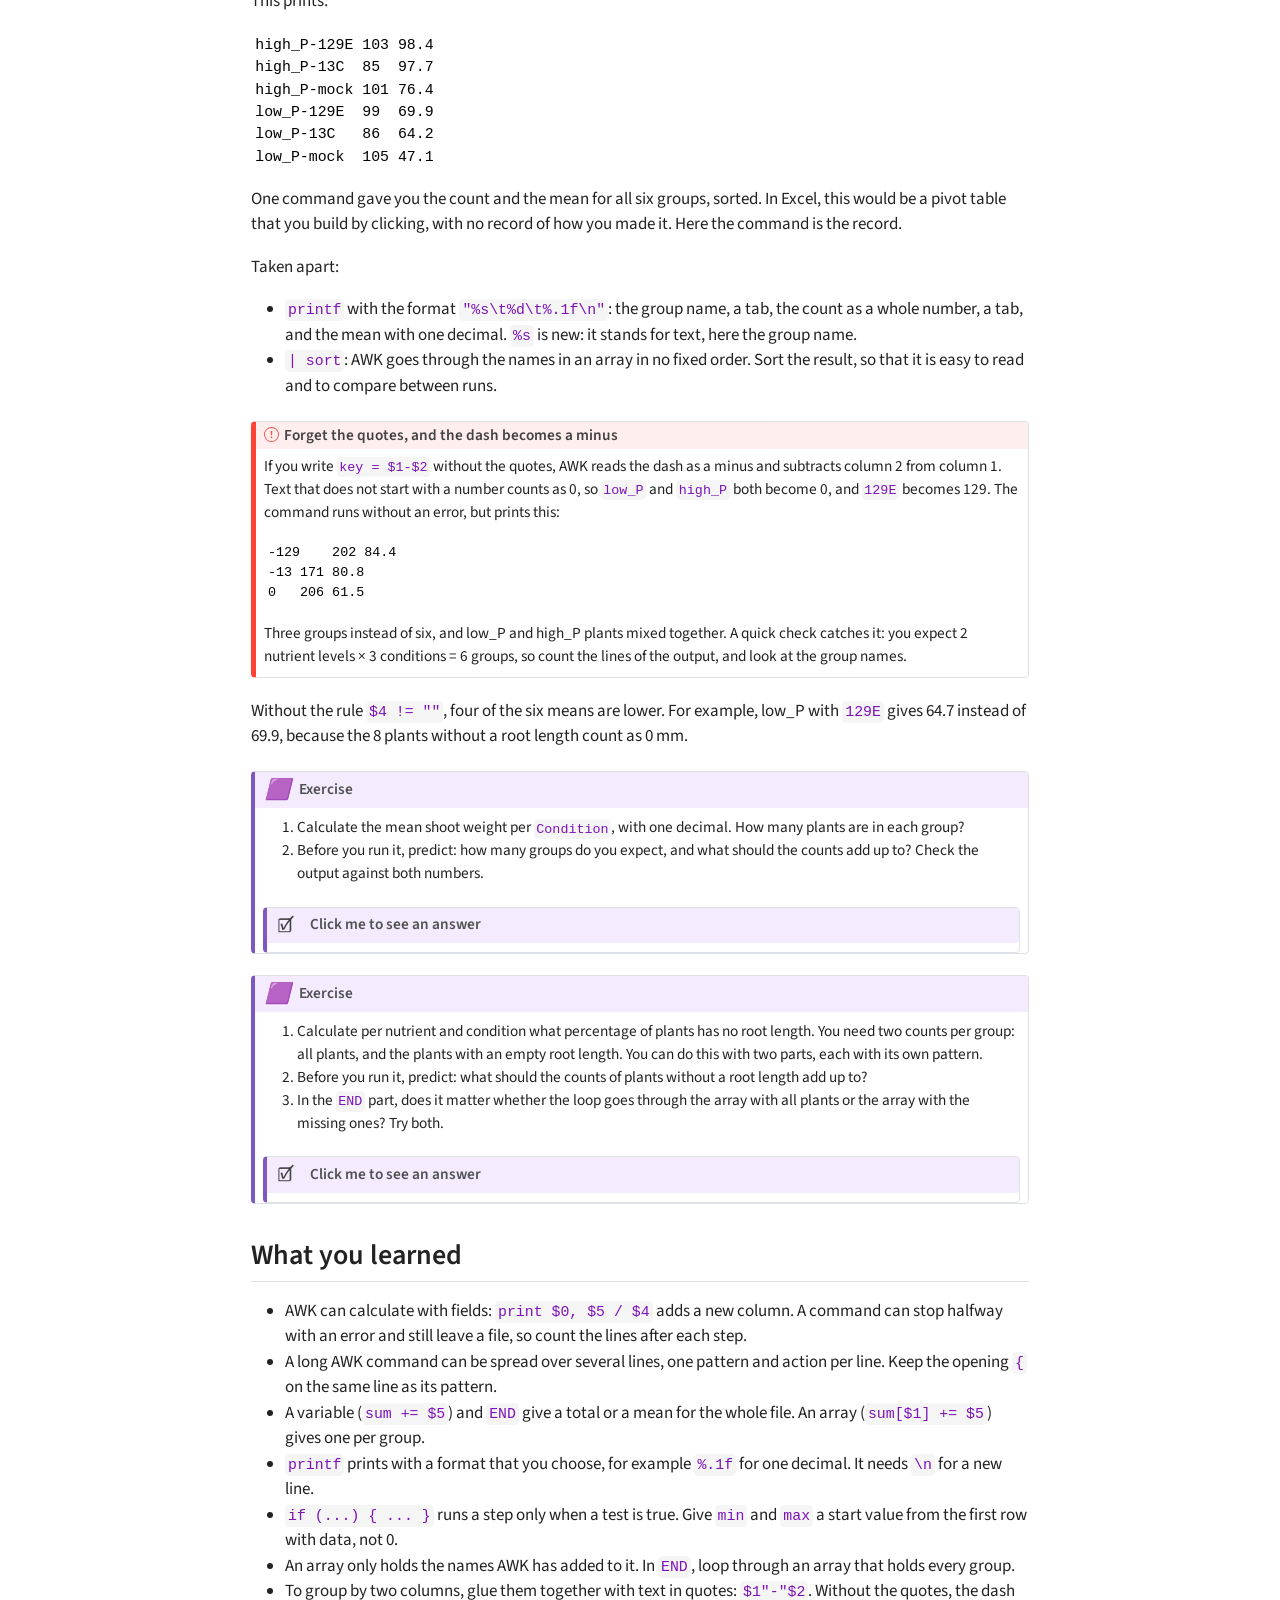
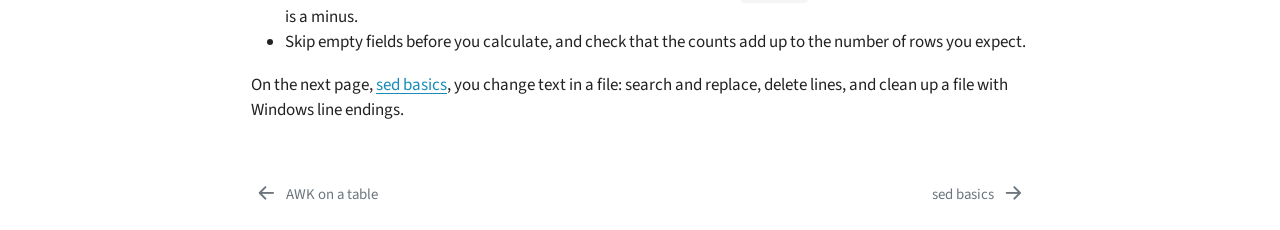
==== commit 6b8d1e7d: "add time planning and cheat sheet" ====
--- a/docs/source/awk_calc.html
+++ b/docs/source/awk_calc.html
@@ -370,6 +370,12 @@
   <div class="sidebar-item-container"> 
   <a href="../source/check_llm_code.html" class="sidebar-item-text sidebar-link">
  <span class="menu-text">Checking code from an LLM</span></a>
+  </div>
+</li>
+        <li class="sidebar-item">
+  <div class="sidebar-item-container"> 
+  <a href="../source/cheat_sheet.html" class="sidebar-item-text sidebar-link">
+ <span class="menu-text">Command overview</span></a>
   </div>
 </li>
     </ul>
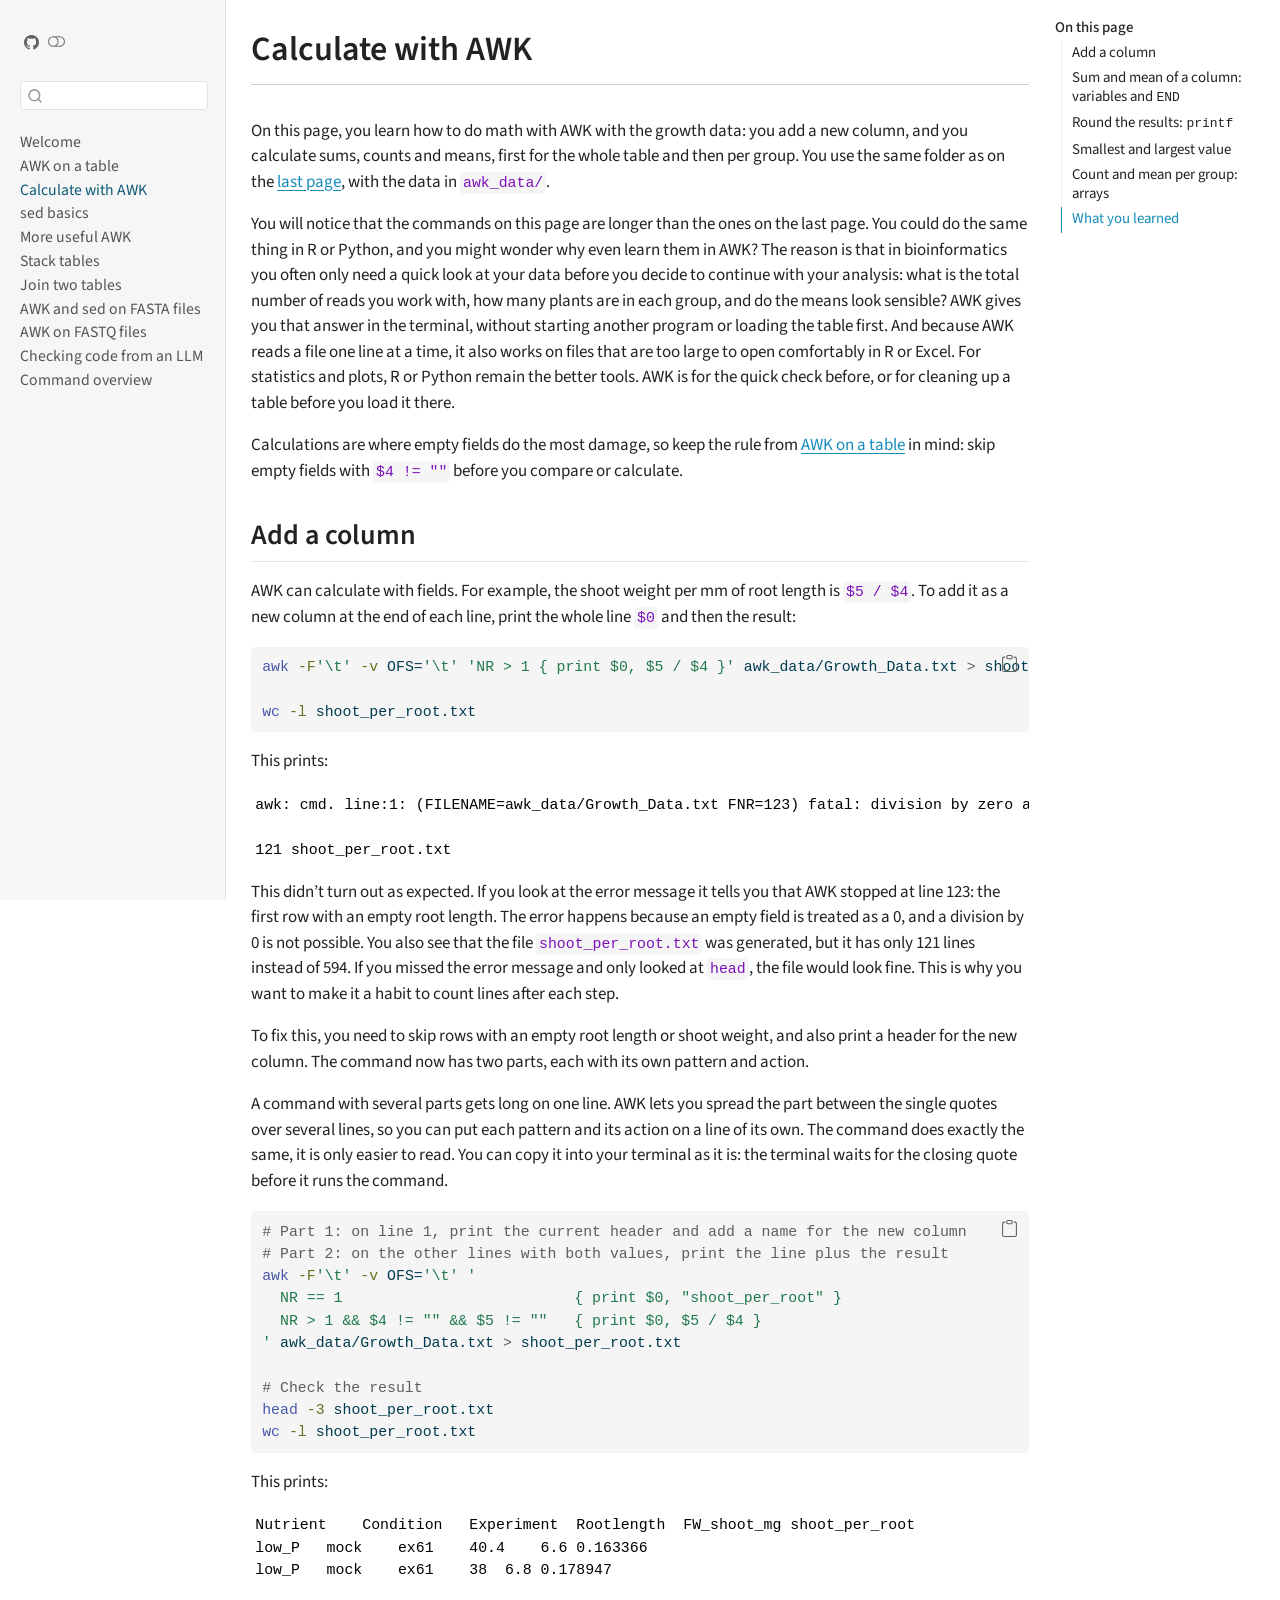
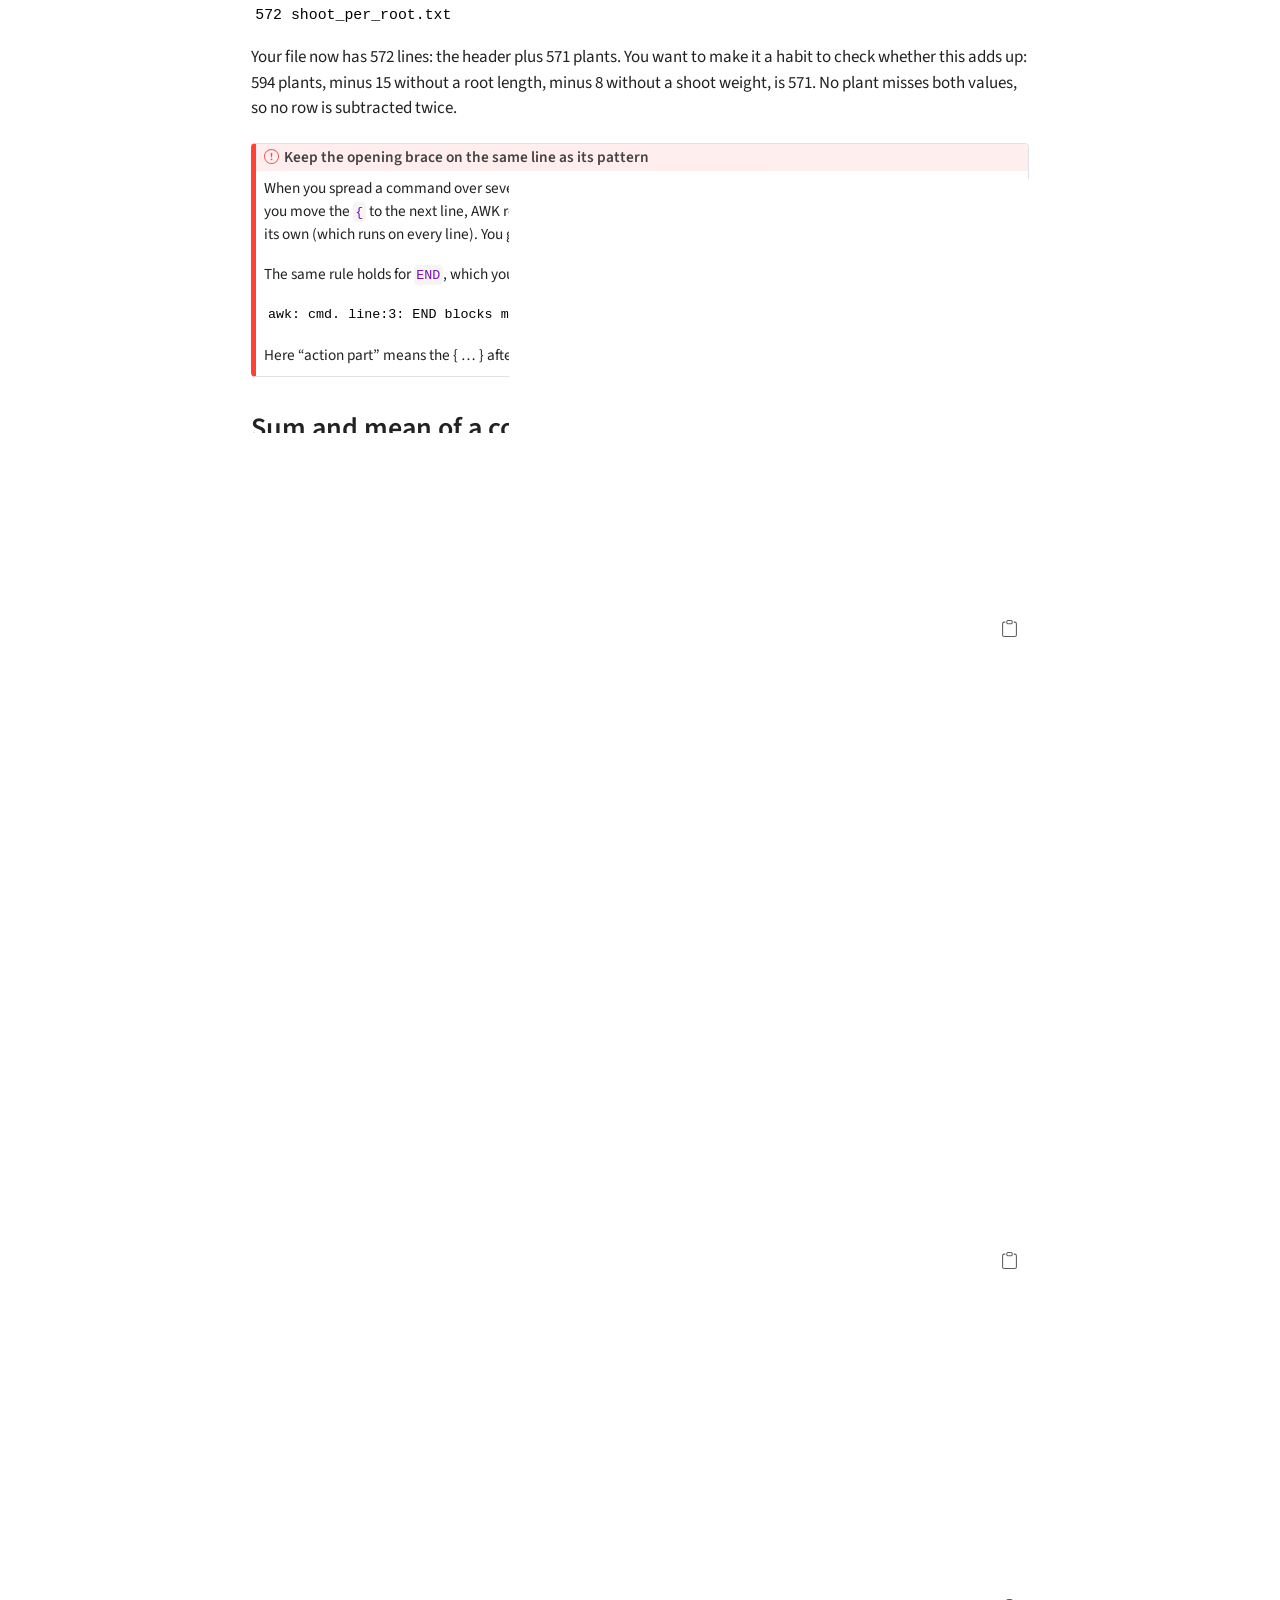
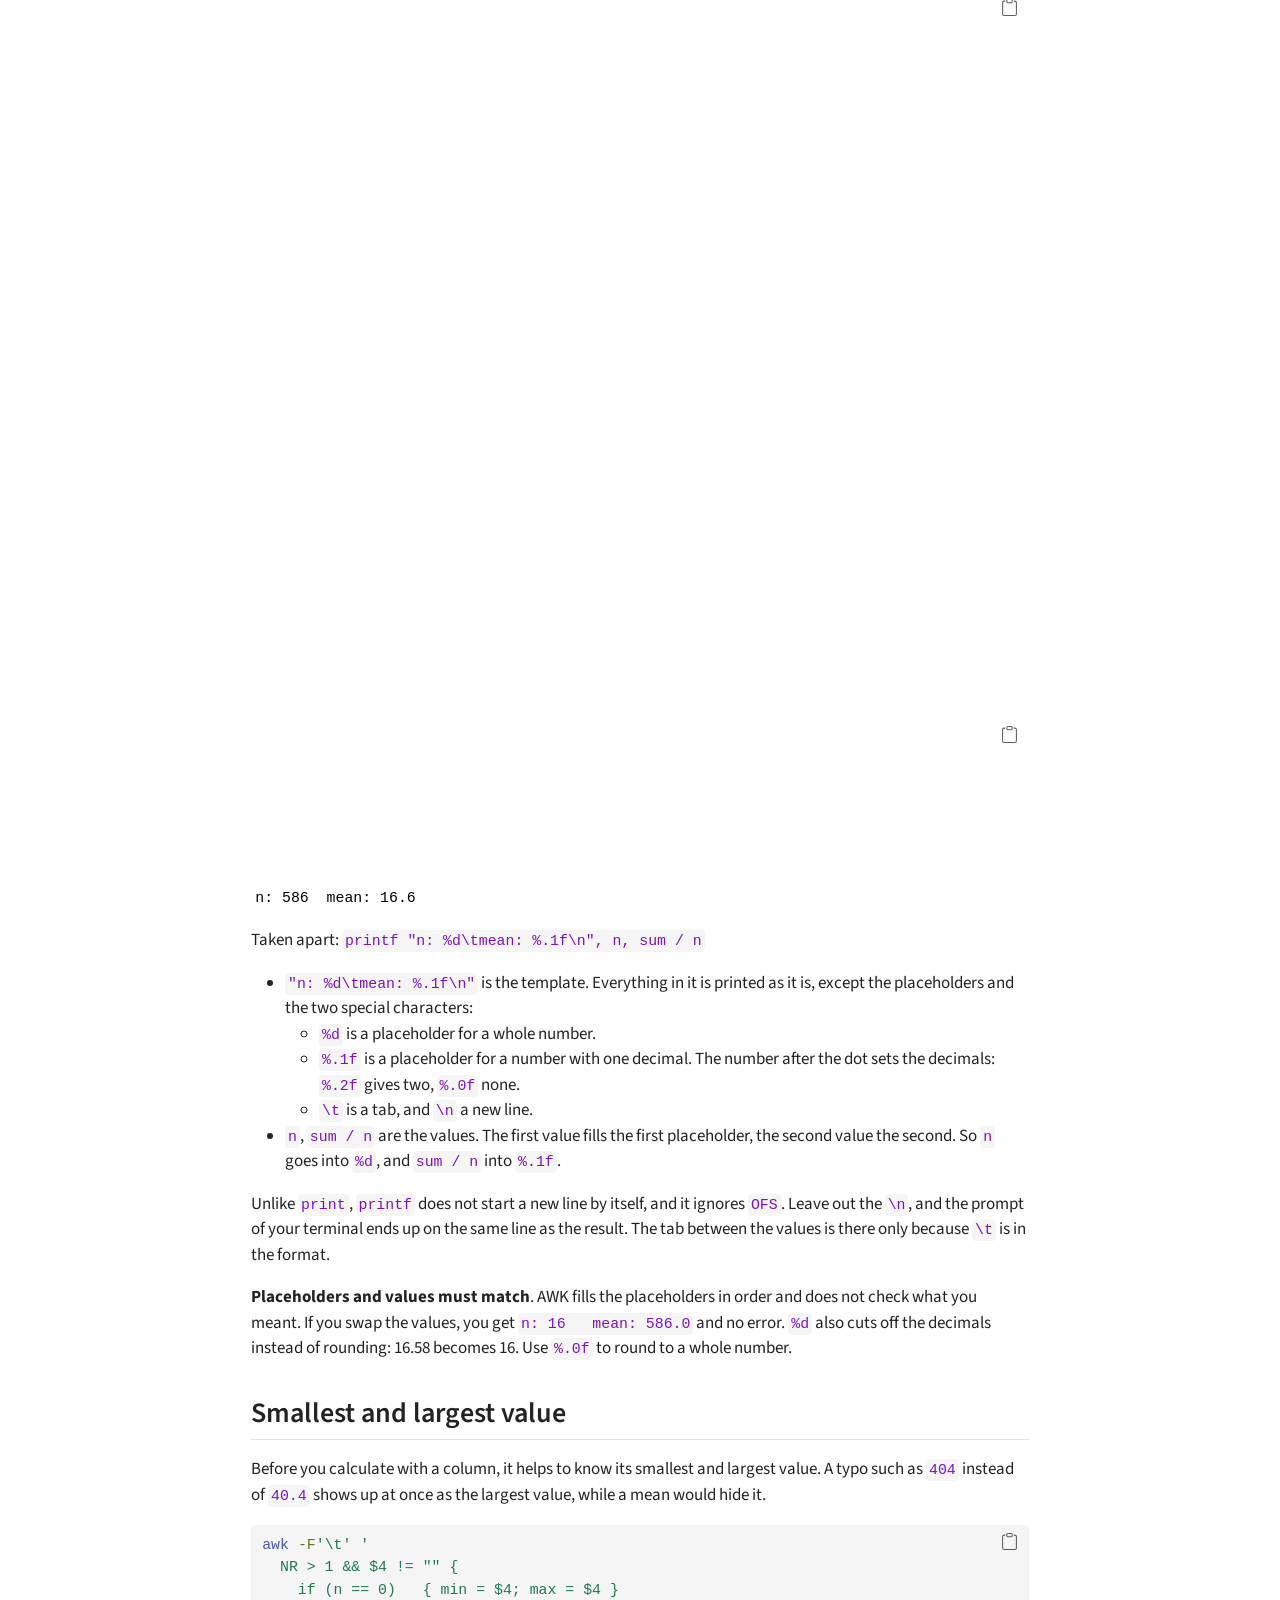
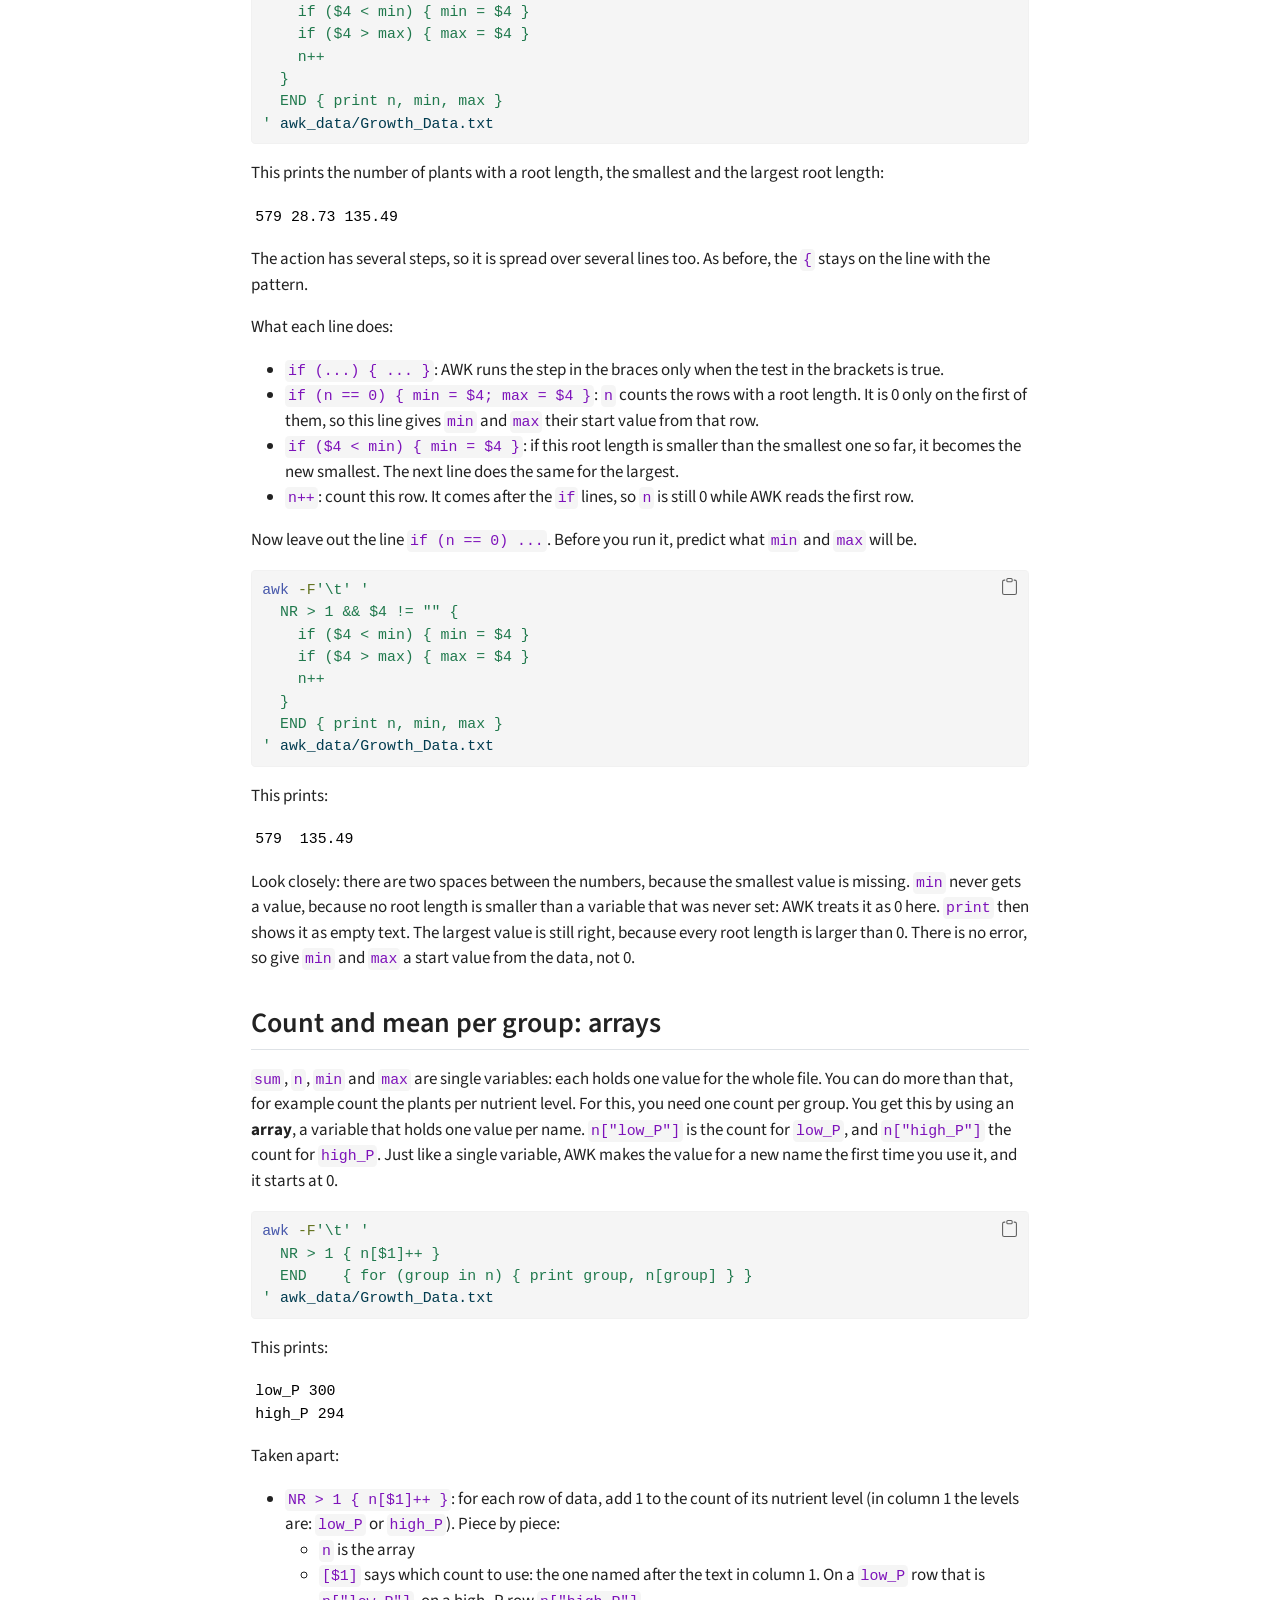
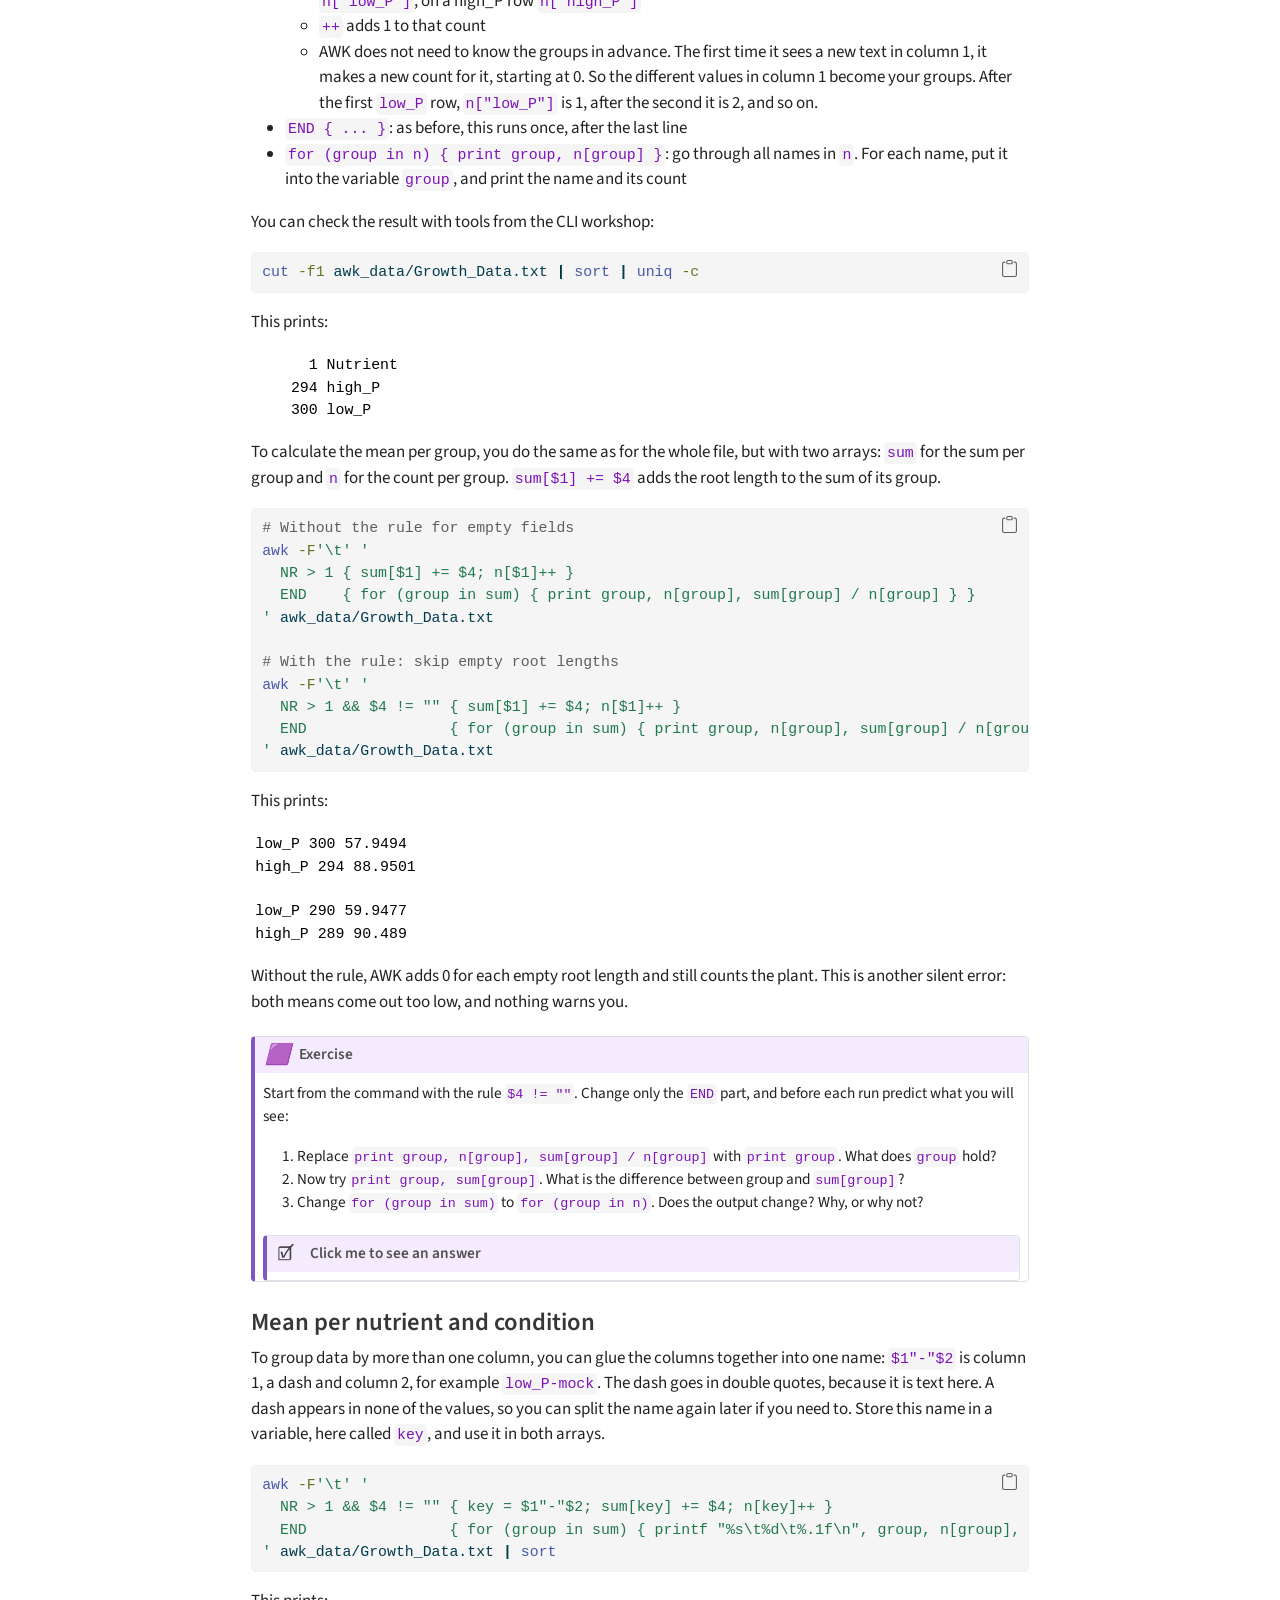
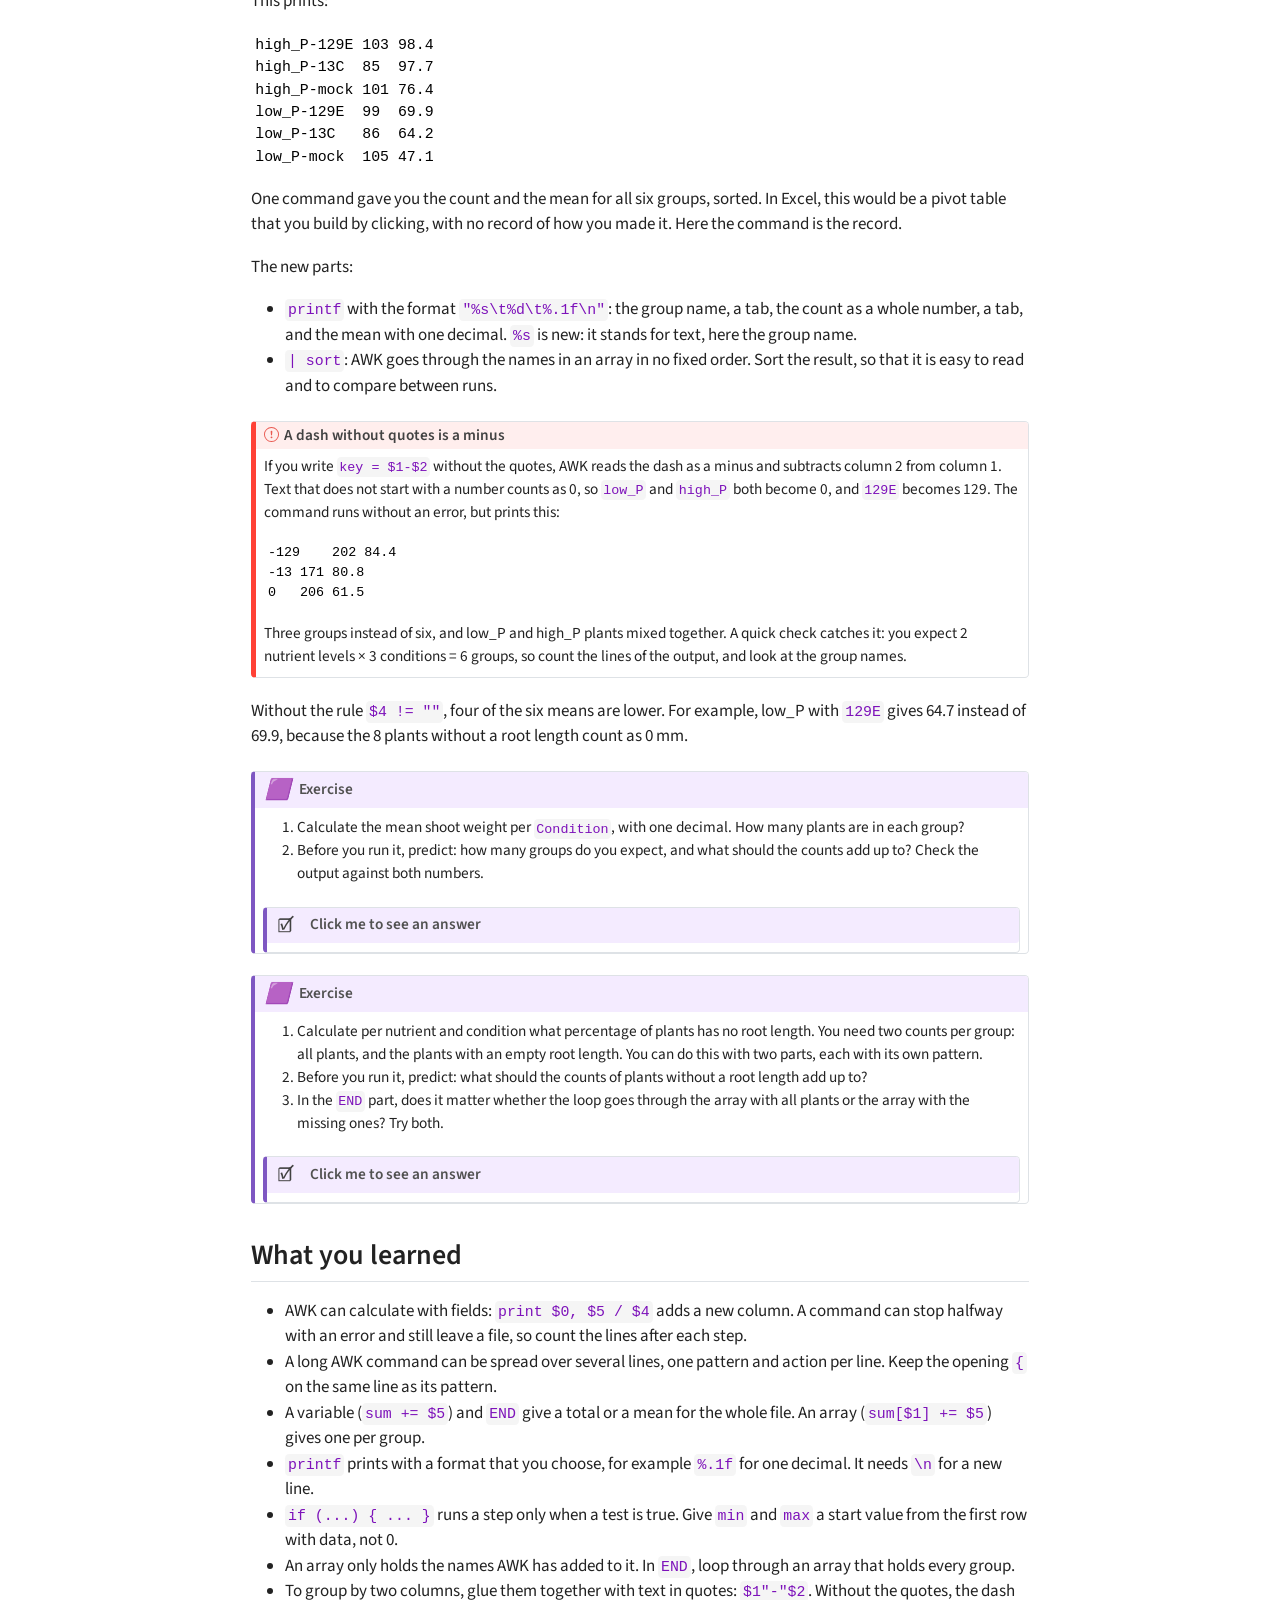
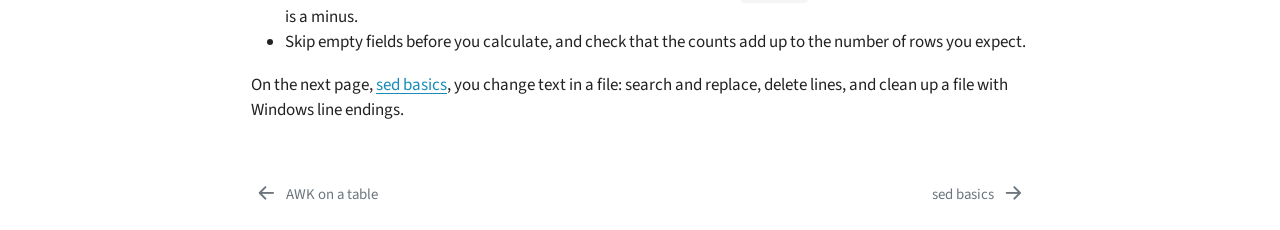
==== commit 3587c16f: "work on the wording" ====
--- a/docs/source/awk_calc.html
+++ b/docs/source/awk_calc.html
@@ -573,7 +573,7 @@
 <p>This prints the number of plants with a root length, the smallest and the largest root length:</p>
 <pre><code>579 28.73 135.49</code></pre>
 <p>The action has several steps, so it is spread over several lines too. As before, the <code>{</code> stays on the line with the pattern.</p>
-<p>Taken apart:</p>
+<p>What each line does:</p>
 <ul>
 <li><code>if (...) { ... }</code>: AWK runs the step in the braces only when the test in the brackets is true.</li>
 <li><code>if (n == 0) { min = $4; max = $4 }</code>: <code>n</code> counts the rows with a root length. It is 0 only on the first of them, so this line gives <code>min</code> and <code>max</code> their start value from that row.</li>
@@ -609,10 +609,10 @@
 high_P 294</code></pre>
 <p>Taken apart:</p>
 <ul>
-<li><code>NR &gt; 1 { n[$1]++ }</code>: for each row of data, add 1 to the count of its nutrient level (in column 1 the levels are: <code>low_P</code> or <code>high_P</code>). Piece by piece::
+<li><code>NR &gt; 1 { n[$1]++ }</code>: for each row of data, add 1 to the count of its nutrient level (in column 1 the levels are: <code>low_P</code> or <code>high_P</code>). Piece by piece:
 <ul>
 <li><code>n</code> is the array</li>
-<li><code>[$1]</code>says which count to use: the one named after the text in column 1. On a <code>low_P</code> row that is <code>n["low_P"]</code>, on a high_P row <code>n["high_P"]</code></li>
+<li><code>[$1]</code> says which count to use: the one named after the text in column 1. On a <code>low_P</code> row that is <code>n["low_P"]</code>, on a high_P row <code>n["high_P"]</code></li>
 <li><code>++</code> adds 1 to that count</li>
 <li>AWK does not need to know the groups in advance. The first time it sees a new text in column 1, it makes a new count for it, starting at 0. So the different values in column 1 become your groups. After the first <code>low_P</code> row, <code>n["low_P"]</code> is 1, after the second it is 2, and so on.</li>
 </ul></li>
@@ -683,7 +683,7 @@
 <li><code>sum[group]</code> is the value stored under that name, the summed root length: <code>low_P 17384.8</code> and <code>high_P 26151.3</code>. <code>group</code> is the name, <code>sum[group]</code> what is stored under it.</li>
 <li>No.&nbsp;Each row adds to <code>sum</code> and to <code>n</code> with the same name, so both arrays hold the same names. It does not matter which one the loop goes through.</li>
 </ol>
-<p><code>group</code> is a name you choose, just like <code>sum</code>. You can call it <code>x</code> instead, but then change it everywhere in the <code>END</code> part. If you change it only in for <code>(...)</code>, AWK still uses the old <code>group</code> in <code>print</code>, which is empty here, and you get an error.</p>
+<p><code>group</code> is a name you choose, just like <code>sum</code>. You can call it <code>x</code> instead, but then change it everywhere in the <code>END</code> part. If you change it only in <code>for (...)</code>, AWK still uses the old <code>group</code> in <code>print</code>, which is empty here, and you get an error.</p>
 </div>
 </div>
 </div>
@@ -707,18 +707,18 @@
 low_P-13C   86  64.2
 low_P-mock  105 47.1</code></pre>
 <p>One command gave you the count and the mean for all six groups, sorted. In Excel, this would be a pivot table that you build by clicking, with no record of how you made it. Here the command is the record.</p>
-<p>Taken apart:</p>
+<p>The new parts:</p>
 <ul>
 <li><code>printf</code> with the format <code>"%s\t%d\t%.1f\n"</code>: the group name, a tab, the count as a whole number, a tab, and the mean with one decimal. <code>%s</code> is new: it stands for text, here the group name.</li>
 <li><code>| sort</code>: AWK goes through the names in an array in no fixed order. Sort the result, so that it is easy to read and to compare between runs.</li>
 </ul>
-<div class="callout callout-style-default callout-important callout-titled" title="Forget the quotes, and the dash becomes a minus">
+<div class="callout callout-style-default callout-important callout-titled" title="A dash without quotes is a minus">
 <div class="callout-header d-flex align-content-center">
 <div class="callout-icon-container">
 <i class="callout-icon"></i>
 </div>
 <div class="callout-title-container flex-fill">
-<span class="screen-reader-only">Important</span>Forget the quotes, and the dash becomes a minus
+<span class="screen-reader-only">Important</span>A dash without quotes is a minus
 </div>
 </div>
 <div class="callout-body-container callout-body">
